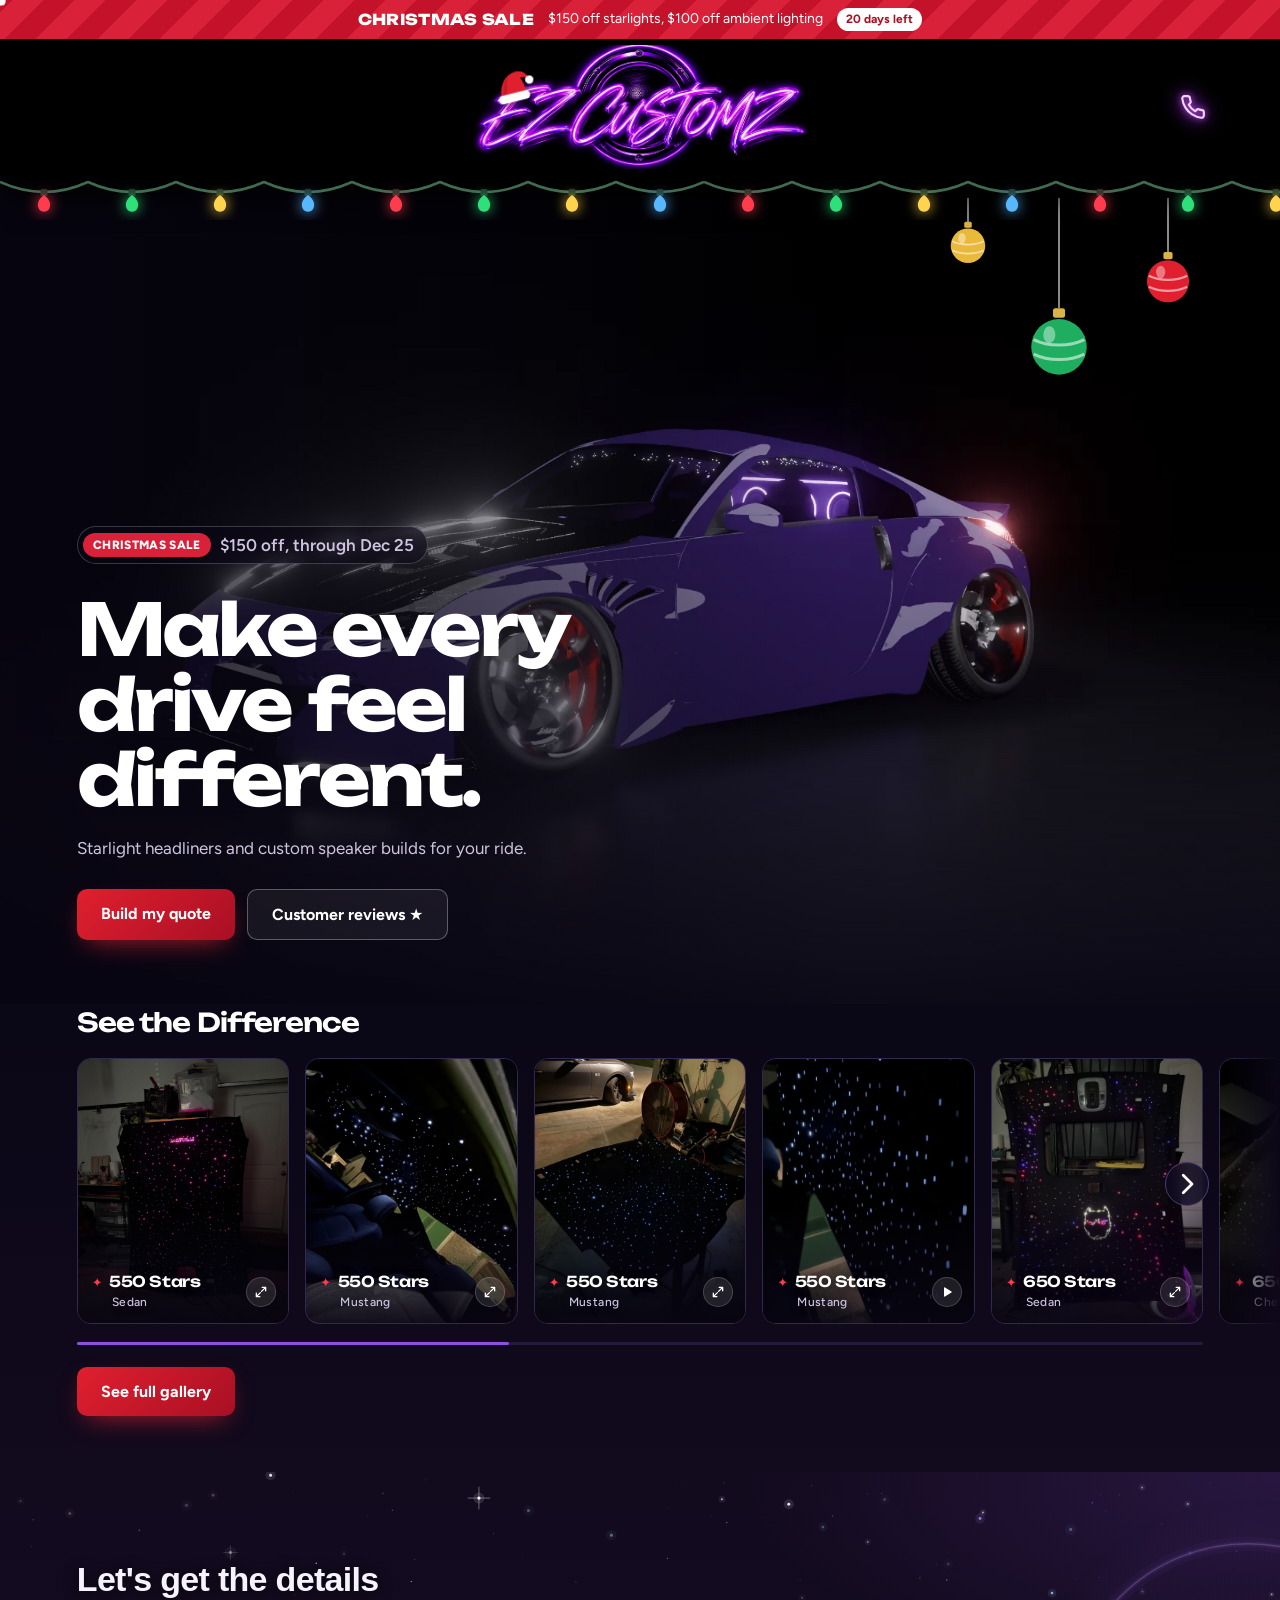
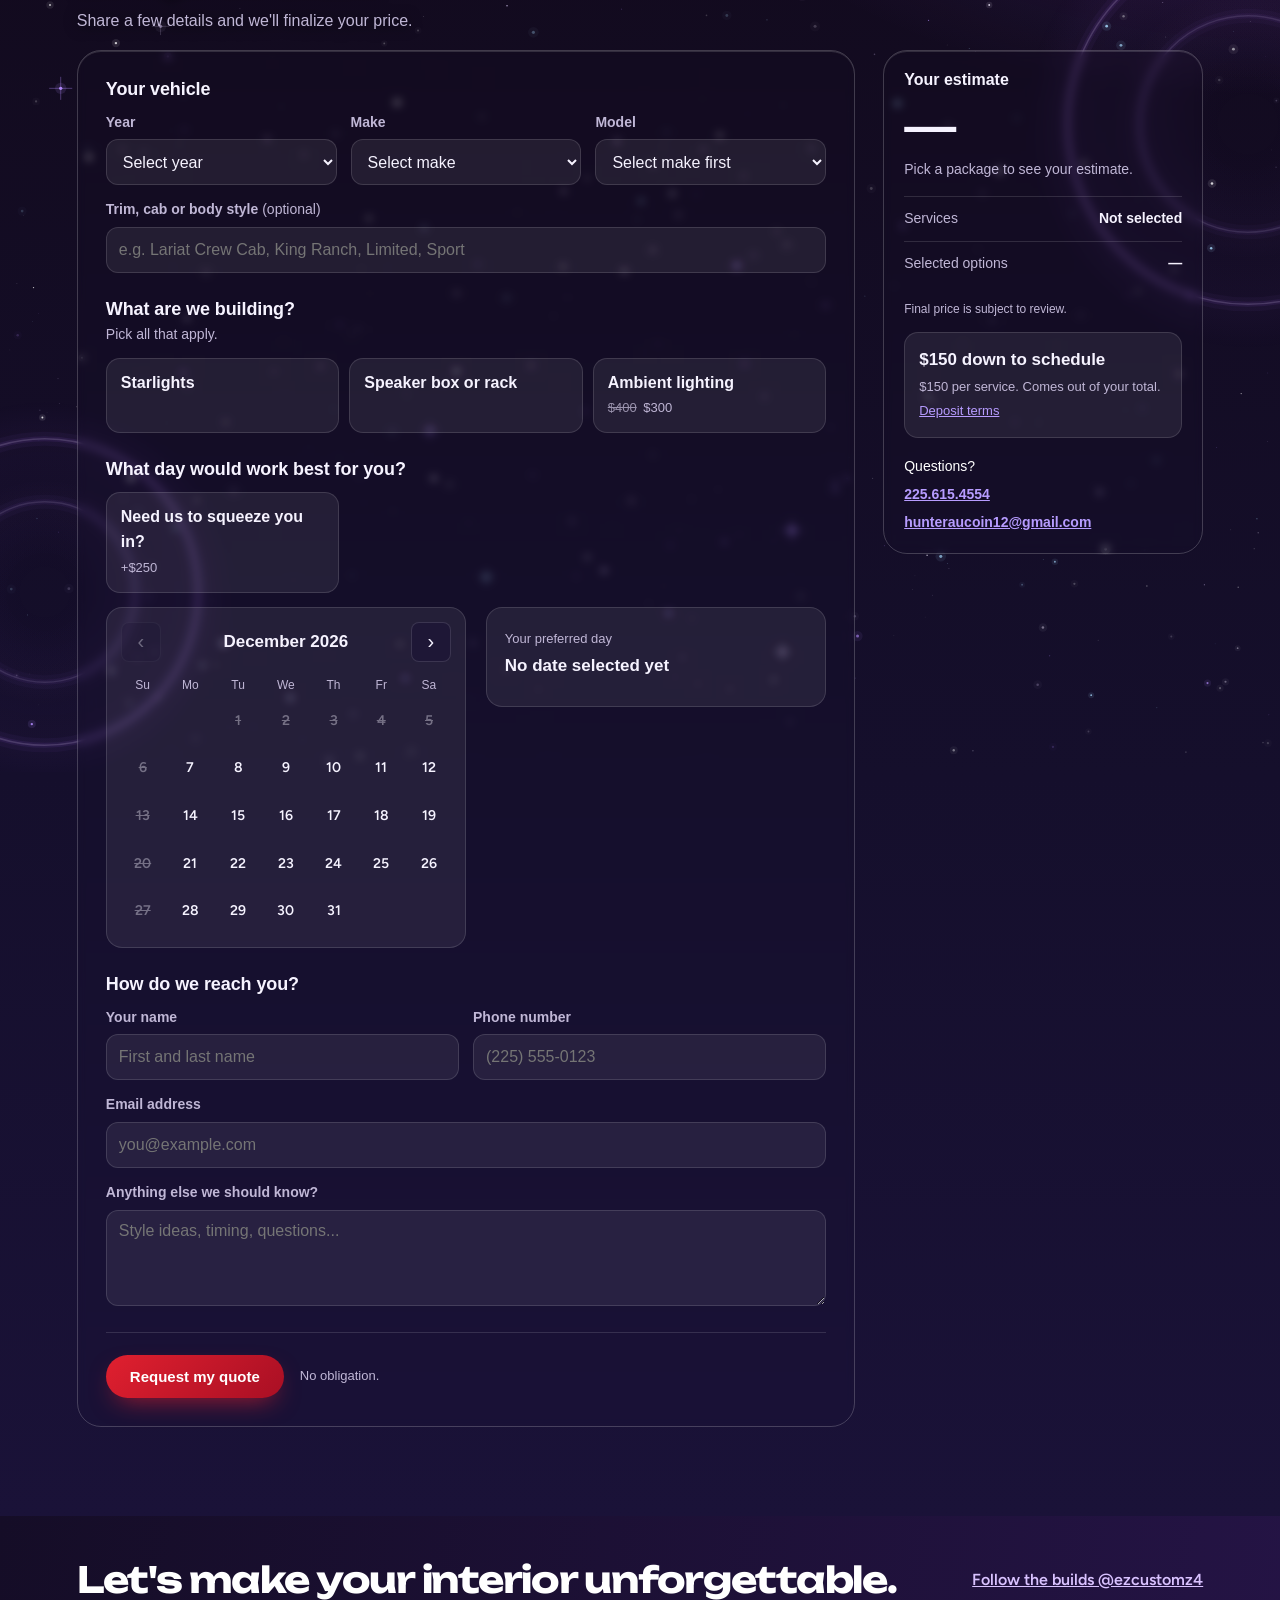
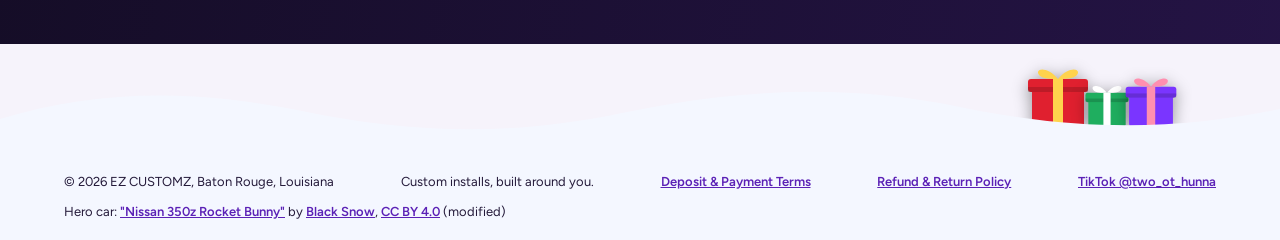
==== index.html @ c6ed566b "Add squeeze-in option (+$250) that opens ambient-only booked days" ====
<!DOCTYPE html>
<html lang="en">
<head>
<meta charset="utf-8">
<meta name="viewport" content="width=device-width, initial-scale=1, viewport-fit=cover">
<title>Custom Starlight Headliners &amp; Speaker Builds | EZ CUSTOMZ Baton Rouge</title>
<link rel="preload" as="image" href="assets/neon-logo.webp">
<meta name="description" content="Custom starlight headliners, ambient lighting and speaker builds in Baton Rouge, Louisiana. Build your quote online and request a date in minutes.">
<link rel="canonical" href="https://ezcustomz.co/">
<meta name="theme-color" content="#0f0a20">
<link rel="icon" href="/favicon.ico" sizes="any">
<link rel="icon" type="image/png" sizes="512x512" href="/assets/icon-512.png">
<link rel="apple-touch-icon" href="/assets/icon-180.png">
<meta property="og:type" content="website">
<meta property="og:site_name" content="EZ CUSTOMZ">
<meta property="og:title" content="EZ CUSTOMZ | Custom Starlight Headliners in Baton Rouge">
<meta property="og:description" content="Custom starlight headliners, ambient lighting and speaker builds in Baton Rouge, Louisiana. Build your quote online and request a date in minutes.">
<meta property="og:url" content="https://ezcustomz.co/">
<meta property="og:image" content="https://ezcustomz.co/assets/og-image.png">
<meta property="og:image:width" content="1200">
<meta property="og:image:height" content="630">
<meta property="og:image:alt" content="EZ CUSTOMZ headliner customs logo">
<meta name="twitter:card" content="summary_large_image">
<meta name="twitter:title" content="EZ CUSTOMZ | Custom Starlight Headliners in Baton Rouge">
<meta name="twitter:description" content="Custom starlight headliners, ambient lighting and speaker builds in Baton Rouge, Louisiana. Build your quote online and request a date in minutes.">
<meta name="twitter:image" content="https://ezcustomz.co/assets/og-image.png">
<link rel="stylesheet" href="https://fonts.googleapis.com/css2?family=Unbounded:wght@500;700&family=Figtree:wght@400;600;700&display=swap">
<style>
:root{--bg:#f6f3fb;--card:#fff;--ink:#1a1428;--mute:#6b6478;--line:#e3dded;--vio:#8f4fe0;--vio-d:#6d33b8;--err:#c62828;--soft:#f0e8fb;--night:#0f0a20;--star:#f3ecff;--head:'Unbounded','Arial Black',system-ui,sans-serif;--body:'Figtree',system-ui,-apple-system,'Segoe UI',sans-serif;box-sizing:border-box;padding-top:env(safe-area-inset-top,0px);padding-bottom:env(safe-area-inset-bottom,0px)}
@media(prefers-color-scheme:dark){:root:not([data-theme="light"]){--bg:#151025;--card:#1e1736;--ink:#f1ecfa;--mute:#a79fb8;--line:#33294f;--soft:#2a1f47;--vio:#a46af0;--vio-d:#b98af5;--err:#ff8a8a}}
:root[data-theme="dark"]{--bg:#151025;--card:#1e1736;--ink:#f1ecfa;--mute:#a79fb8;--line:#33294f;--soft:#2a1f47;--vio:#a46af0;--vio-d:#b98af5;--err:#ff8a8a}
html{scroll-padding-top:env(safe-area-inset-top,0px);scroll-behavior:smooth}
*,*::before,*::after{box-sizing:border-box}
body{margin:0;background:var(--bg);color:var(--ink);font:400 16px/1.55 var(--body)}
a{color:inherit}
:focus-visible{outline:3px solid var(--vio);outline-offset:2px}
header{display:flex;justify-content:space-between;align-items:center;gap:12px;padding:8px clamp(18px,5vw,64px);background:var(--night);color:#fff}
.logo{display:flex;align-items:center;gap:14px;text-decoration:none;color:#fff}
.logo img{height:64px;width:auto;display:block;mix-blend-mode:screen}
.loc{font-size:13px;color:#a99dc2}
.call{text-decoration:none;font-weight:600;font-size:15px;color:#fff;border:1px solid #4a3b72;padding:9px 14px;border-radius:999px}
.hero{position:relative;background:radial-gradient(90% 70% at 62% 30%,#1b1236,#0a0716 70%);color:#fff;overflow:hidden;min-height:min(78vh,620px);display:flex;align-items:flex-end}
#sky{position:absolute;inset:0;width:100%;height:100%}
.hero::after{content:'';position:absolute;inset:0;z-index:1;pointer-events:none;background:linear-gradient(0deg,rgba(10,7,22,.88) 0%,rgba(10,7,22,.55) 35%,transparent 65%),radial-gradient(120% 100% at 50% 40%,transparent 55%,rgba(5,3,12,.7))}
.hero-in{z-index:2;position:relative;padding:60px clamp(18px,6vw,90px) 64px;max-width:760px;pointer-events:none}
.hero-in a{pointer-events:auto}
h1{font:700 clamp(36px,6.4vw,72px)/1.04 var(--head);letter-spacing:-.04em;margin:0 0 18px}
.hero p{color:#cfc5e2;max-width:46ch;font-size:17px;margin:0 0 28px}
.btn{display:inline-block;background:var(--vio);color:#fff;border:0;border-radius:10px;padding:15px 24px;font:700 16px var(--body);text-decoration:none;cursor:pointer}
.btn:hover{background:var(--vio-d)}
.hint{z-index:2;position:absolute;right:clamp(18px,4vw,48px);bottom:18px;font-size:13px;color:#a99dc2}
main{padding:clamp(44px,7vw,90px) clamp(16px,6vw,90px)}
.wrap{max-width:1140px;margin:0 auto}
h2{font:700 clamp(28px,4vw,42px)/1.1 var(--head);letter-spacing:-.035em;margin:0 0 10px}
.lede{color:var(--mute);max-width:56ch;margin:0 0 34px}
.layout{display:grid;grid-template-columns:minmax(0,1fr) 320px;gap:28px;align-items:start}
form{background:var(--card);border:1px solid var(--line);border-radius:14px;padding:clamp(20px,4vw,40px)}
fieldset{border:0;padding:0;margin:0 0 34px}
legend{font:600 20px var(--head);letter-spacing:-.03em;padding:0;margin-bottom:4px}
.sub{color:var(--mute);font-size:14px;margin:0 0 16px}
.row{display:grid;grid-template-columns:repeat(3,minmax(0,1fr));gap:14px}
.row.two{grid-template-columns:repeat(2,minmax(0,1fr))}
label.f{display:flex;flex-direction:column;gap:6px;font-weight:600;font-size:14px}
.opt{font-weight:400;color:var(--mute)}
input,select,textarea{width:100%;font:400 16px var(--body);color:var(--ink);background:var(--bg);border:1px solid var(--line);border-radius:8px;padding:11px 12px;min-height:46px}
select:disabled,input:disabled{opacity:.5}
.wide{grid-column:1/-1}
.types{display:grid;grid-template-columns:repeat(3,1fr);gap:10px}
.type{position:relative;border:1px solid var(--line);border-radius:10px;padding:14px;cursor:pointer;display:block}
.type input{position:absolute;opacity:0;inset:0;min-height:0;cursor:pointer}
.type b{display:block}.type span{font-size:13px;color:var(--mute)}
.type:has(input:checked){border-color:var(--vio);background:var(--soft);box-shadow:inset 0 0 0 1px var(--vio)}
.type:has(input:checked)::after{content:'\2713';position:absolute;top:10px;right:12px;color:var(--vio);font-weight:700}
.type:has(input:focus-visible){outline:3px solid var(--vio)}
.group{margin-top:18px;padding:18px;background:var(--soft);border-radius:10px}
.group h3{margin:0 0 12px;font:600 16px var(--body)}
.check{display:flex;gap:10px;align-items:center;margin-top:14px;font-weight:600;font-size:14px}
.check input{width:20px;height:20px;min-height:0}
.note{font-size:14px;color:var(--mute);margin:14px 0 0}
.err{background:color-mix(in srgb,var(--err) 12%,transparent);color:var(--err);border:1px solid var(--err);border-radius:10px;padding:12px 14px;margin:0 0 16px;font-size:14px;font-weight:600}
.bad{border-color:var(--err)!important;box-shadow:0 0 0 2px color-mix(in srgb,var(--err) 30%,transparent)}
[hidden]{display:none!important}
.go{display:flex;gap:16px;align-items:center;flex-wrap:wrap;border-top:1px solid var(--line);padding-top:22px}
.go p{margin:0;font-size:13px;color:var(--mute)}
aside{position:sticky;top:20px;background:var(--night);color:#fff;border-radius:14px;padding:24px}
aside h3{margin:0;font:600 14px var(--body);color:#b9aed1}
.amt{font:700 44px/1.1 var(--head);letter-spacing:-.04em;margin:10px 0 6px;overflow-wrap:anywhere}
.amt small{font:400 13px var(--body);color:#b9aed1;margin-left:6px}
.amt.q{font-size:28px}
.help{color:#b9aed1;font-size:14px;margin:0 0 16px;min-height:42px}
.ln{display:flex;justify-content:space-between;gap:12px;font-size:14px;color:#b9aed1;border-top:1px solid #34294f;padding:11px 0}
.ln b{color:#f3eef9;text-align:right;font-weight:600}
.dep{background:#231a3a;border-radius:10px;padding:14px;margin-top:14px}
.dep b{display:block;font-size:17px}.dep span{font-size:13px;color:#b9aed1}
.reach{margin-top:18px;font-size:14px;display:grid;gap:6px}
.reach a{color:#dcc6f7;font-weight:600}
.fine{font-size:12px;color:#8f84a8;margin-top:14px}
.done{background:var(--card);border:1px solid var(--vio);border-radius:14px;padding:clamp(20px,4vw,36px)}
.done h3{font:700 24px var(--head);letter-spacing:-.03em;margin:0 0 8px}
.done textarea{min-height:190px;margin:14px 0;font-size:14px}
.look{background:var(--soft);border-left:4px solid var(--vio);border-radius:10px;padding:14px 16px;margin:16px 0 0}.look b{display:block;margin-bottom:4px}.look span{font-weight:700;color:var(--vio-d);white-space:nowrap}
.done .acts{display:flex;gap:10px;flex-wrap:wrap}
.btn.alt{background:transparent;color:var(--ink);border:1px solid var(--line)}
.btn.alt:hover{background:var(--soft)}
.ig{background:var(--night);color:#fff;padding:44px clamp(18px,6vw,90px);display:flex;justify-content:space-between;align-items:center;gap:20px;flex-wrap:wrap}
.ig h2{margin:0;font-size:clamp(24px,3.4vw,36px)}
.ig a{color:#dcc6f7;font-weight:600}
footer a{color:#c9bbe0;font-weight:600}
footer{background:#0a0615;color:#8f84a8;font-size:13px;padding:18px clamp(18px,6vw,64px);display:flex;justify-content:space-between;gap:10px;flex-wrap:wrap}
.cal-wrap{display:flex;gap:20px;flex-wrap:wrap;align-items:flex-start}
.cal{width:100%;max-width:360px;border:1px solid var(--line);border-radius:12px;padding:14px;background:var(--bg)}
.cal-head{display:flex;justify-content:space-between;align-items:center;margin-bottom:10px}
.cal-head b{font:600 16px var(--head);letter-spacing:-.02em}
.cn{width:40px;height:40px;border:1px solid var(--line);border-radius:8px;background:var(--card);color:var(--ink);font-size:20px;cursor:pointer}
.cn:disabled{opacity:.35;cursor:not-allowed}
.cg{display:grid;grid-template-columns:repeat(7,1fr);gap:4px}
.cg span{text-align:center;font-size:12px;color:var(--mute);padding:4px 0}
.day{aspect-ratio:1;border:0;border-radius:8px;background:transparent;color:var(--ink);font:600 14px var(--body);cursor:pointer}
.day:hover:not(:disabled){background:var(--soft)}
.day:disabled{opacity:.3;cursor:not-allowed}
.day.sel{background:var(--vio);color:#fff}
.pick{flex:1;min-width:220px;background:var(--soft);border-radius:12px;padding:18px}
.pick small{color:var(--mute);font-size:13px}
.pick b{display:block;font:600 20px/1.25 var(--head);letter-spacing:-.03em;margin:6px 0 12px}
.pick button{background:transparent;border:1px solid var(--line);color:var(--ink);border-radius:8px;padding:8px 14px;font:600 14px var(--body);cursor:pointer}
@media(max-width:900px){.layout{grid-template-columns:1fr}aside{position:static}.types{grid-template-columns:1fr}}
@media(max-width:600px){.logo img{height:52px}.loc{display:none}.row,.row.two{grid-template-columns:1fr}.hint{display:none}.call{font-size:14px}}
/* ---- starlight gallery (under the hero) ---- */
.gal{--gp:clamp(18px,6vw,90px);background:#0a0716;color:#fff;padding:4px 0 clamp(34px,5vw,56px);overflow:hidden}
.gal-wrap{max-width:1320px;padding-inline:var(--gp)}
.gal h2{font:600 clamp(20px,2.6vw,26px)/1.15 var(--head);letter-spacing:-.035em;margin:0 0 6px}
.gal-sub{margin:0 0 6px;font-size:14px;color:#a99dc2;max-width:60ch}
.gal-stage{position:relative}
.gal-row{display:flex;gap:16px;margin:0 calc(var(--gp) * -1);padding:14px var(--gp) 16px;list-style:none;overflow-x:auto;scroll-snap-type:x mandatory;scroll-padding-inline:var(--gp);scrollbar-width:none;-webkit-overflow-scrolling:touch;overscroll-behavior-x:contain;--fl:0;--fr:1;
  -webkit-mask-image:linear-gradient(90deg,transparent 0,#000 calc(var(--fl) * 40px),#000 calc(100% - var(--fr) * 56px),transparent 100%);mask-image:linear-gradient(90deg,transparent 0,#000 calc(var(--fl) * 40px),#000 calc(100% - var(--fr) * 56px),transparent 100%)}
.gal-row::-webkit-scrollbar{display:none}
.gal-row li{flex:0 0 min(68vw,280px);scroll-snap-align:start}
.gal-card{position:relative;display:block;width:100%;aspect-ratio:4/5;padding:0;border:1px solid #33294f;border-radius:14px;overflow:hidden;background:#120c26;color:#fff;cursor:pointer;font:inherit;-webkit-tap-highlight-color:transparent;transition:transform .35s cubic-bezier(.2,.7,.2,1),border-color .35s,box-shadow .35s}
.gal-card img{position:absolute;inset:0;width:100%;height:100%;object-fit:cover;opacity:0;transition:opacity .5s ease,transform .7s cubic-bezier(.2,.7,.2,1)}
.gal-card img.ld{opacity:1}
.gal-card::after{content:'';position:absolute;inset:0;pointer-events:none;background:linear-gradient(0deg,rgba(8,5,18,.92) 0,rgba(8,5,18,.5) 22%,transparent 46%)}
.gal-cap{position:absolute;z-index:1;left:14px;right:12px;bottom:13px;display:flex;align-items:center;justify-content:space-between;gap:8px}
.gal-t{display:flex;flex-direction:column;align-items:flex-start;gap:4px;min-width:0;text-align:left}
.gal-cap small{font:500 12px/1.2 var(--body);letter-spacing:.03em;color:#cfc5e2;padding-left:20px;text-shadow:0 1px 8px rgba(0,0,0,.6)}
.gal-cap b{font:600 15px/1.2 var(--head);letter-spacing:-.03em;text-shadow:0 1px 10px rgba(0,0,0,.6)}
.gal-cap b::before{content:'\2726';color:var(--vio);margin-right:7px;font-size:13px}
.gal-ex{display:grid;place-items:center;width:30px;height:30px;border-radius:50%;background:rgba(255,255,255,.1);border:1px solid rgba(255,255,255,.18);flex:none;transition:background .3s}
.gal-ex svg{width:14px;height:14px}
.gal-card:focus-visible{outline:3px solid var(--vio);outline-offset:3px}
.noimg .gal-card{background:radial-gradient(circle at 30% 25%,#2a1f47,#120c26 70%)}
.noimg .gal-card img{display:none}
.noimg .gal-card::before{content:'Photo coming soon';position:absolute;inset:0;display:grid;place-items:center;font-size:13px;color:#a99dc2;padding-bottom:40px}
.gal-bar{position:relative;height:3px;border-radius:3px;background:#241a3f;margin-top:2px}
.gal-bar[hidden]{display:none}
.gal-bar i{position:absolute;top:0;bottom:0;left:0;width:30%;border-radius:3px;background:var(--vio);transition:left .15s linear}
.gal-hint{margin:10px 0 0;font-size:12.5px;color:#8f84a8}
.g-mouse{display:none}
.gal-arrow{display:none;position:absolute;top:50%;z-index:2;width:44px;height:44px;margin-top:-30px;border-radius:50%;place-items:center;border:1px solid #4a3b72;background:rgba(15,10,32,.78);-webkit-backdrop-filter:blur(8px);backdrop-filter:blur(8px);color:#fff;cursor:pointer;transition:opacity .25s,background .25s}
.gal-arrow:hover{background:var(--vio-d)}
.gal-arrow.prev{left:-6px}.gal-arrow.next{right:-6px}
.gal-arrow:disabled{opacity:0;pointer-events:none}
@media(hover:hover) and (pointer:fine){
  .gal-card:hover{transform:translateY(-5px);border-color:var(--vio);box-shadow:0 16px 38px rgba(143,79,224,.3)}
  .gal-card:hover img{transform:scale(1.05)}
  .gal-card:hover .gal-ex{background:var(--vio)}
  .gal-arrow{display:grid}.g-touch{display:none}.g-mouse{display:inline}
}
@media(min-width:600px){.gal-row li{flex-basis:clamp(190px,calc((100% - 32px) / 2.6),260px)}}
@media(min-width:1000px){.gal-row li{flex-basis:calc((100% - 64px) / 5)}}
/* lightbox */
.lb{position:fixed;inset:0;z-index:100;display:flex;flex-direction:column;align-items:center;justify-content:center;padding:60px 14px 18px;opacity:0;visibility:hidden;touch-action:none;overscroll-behavior:contain;transition:opacity .28s ease,visibility 0s linear .28s}
.lb.open{opacity:1;visibility:visible;transition:opacity .28s ease}
.lb-bg{position:absolute;inset:0;background:rgba(6,4,14,.84);-webkit-backdrop-filter:blur(12px);backdrop-filter:blur(12px)}
.lb-fig{position:relative;margin:0;display:flex;flex-direction:column;align-items:center;gap:14px;max-width:100%;transform:translateY(10px) scale(.96);transition:transform .34s cubic-bezier(.2,.7,.2,1)}
.lb.open .lb-fig{transform:none}
.lb-fig img{display:block;max-width:min(94vw,980px);max-height:calc(100vh - 170px);max-height:calc(100dvh - 170px);width:auto;height:auto;border-radius:14px;border:1px solid #33294f;box-shadow:0 24px 70px rgba(0,0,0,.6);background:#120c26;transition:opacity .22s ease}
.lb-fig img.sw{opacity:0}
.lb-fig video{display:block;max-width:min(94vw,980px);max-height:calc(100vh - 170px);max-height:calc(100dvh - 170px);width:auto;height:auto;border-radius:14px;border:1px solid #33294f;box-shadow:0 24px 70px rgba(0,0,0,.6);background:#000}
.lb-fig video[hidden],.lb-fig img[hidden]{display:none}
.lb-bar{display:flex;align-items:center;gap:14px;color:#fff}
.lb-cap{min-width:150px;text-align:center}
.lb-cap b{display:block;font:600 17px/1.2 var(--head);letter-spacing:-.03em}
.lb-cap b::before{content:'\2726';color:var(--vio);margin-right:8px;font-size:14px}
.lb-cap span{font-size:13px;color:#a99dc2}
.lb-btn{display:grid;place-items:center;width:46px;height:46px;border-radius:50%;border:1px solid #4a3b72;background:rgba(15,10,32,.8);color:#fff;cursor:pointer;flex:none;transition:background .25s}
.lb-btn:hover{background:var(--vio-d)}
.lb-x{position:absolute;z-index:2;top:max(12px,env(safe-area-inset-top));right:max(14px,env(safe-area-inset-right))}
.lb-btn svg{width:20px;height:20px}
html.lb-lock{overflow:hidden}
@media(prefers-reduced-motion:reduce){.gal-card,.gal-card img,.lb,.lb-fig,.lb-fig img{transition:none!important}.gal-card:hover{transform:none}.gal-row{scroll-behavior:auto}}
@media(prefers-reduced-motion:reduce){html{scroll-behavior:auto}}

/* ---- Neon purple/pink accents, matching the header sign (--org keeps its old name) ---- */
:root{--org:#d65cff;--org-d:#a61fc9}
.hero,.ig,.gal,main{position:relative}
main{overflow-x:clip}
.hero{background:radial-gradient(55% 45% at 8% 100%,rgba(214,92,255,.26),transparent 70%),radial-gradient(90% 70% at 62% 30%,#1b1236,#0a0716 70%)}
.btn{background:linear-gradient(135deg,#8f2be0,#d12fd8);box-shadow:0 8px 26px rgba(214,92,255,.3)}
.btn:hover{background:linear-gradient(135deg,var(--vio-d),var(--org));filter:none}
.btn.alt{background:transparent;box-shadow:none}.btn.alt:hover{background:var(--soft)}
.gal{background:linear-gradient(180deg,#0a0716,#120a1d)}
.gal-card:hover{border-color:var(--org)!important;box-shadow:0 14px 40px rgba(214,92,255,.25)!important}
.gal-t b::before,.gal-cap b::before{color:var(--org)}
main{background:radial-gradient(60% 260px at 100% 0,rgba(214,92,255,.12),transparent 70%),var(--bg)}
h2{position:relative}
.wrap>h2::after{content:'';display:block;width:64px;height:4px;border-radius:4px;margin-top:10px;background:linear-gradient(90deg,var(--org),var(--vio))}
.type:has(input:checked){border-color:var(--org);box-shadow:inset 0 0 0 1px var(--org)}
.type:has(input:checked)::after{color:var(--org)}
.group{border-left:4px solid var(--org)}
.day.sel{background:linear-gradient(135deg,var(--org),#b026d8)}
aside{background:linear-gradient(180deg,#1a0f2a,#0f0a20);border:1px solid rgba(214,92,255,.35);box-shadow:0 0 40px rgba(214,92,255,.12);position:sticky}
.amt{background:linear-gradient(90deg,#f0a6ff,#d65cff);-webkit-background-clip:text;background-clip:text;color:transparent}
.amt small{-webkit-text-fill-color:#b9aed1}
.dep{border:1px solid rgba(214,92,255,.45)}.dep b{color:#f0a6ff}
.ig{background:linear-gradient(100deg,#1a0f2a,#2a0f3a 140%);overflow:hidden}
.ig a{color:#f0a6ff}
footer{border-top:2px solid var(--org);align-items:center}
.pgh{display:block;font-size:14px;margin:0 0 8px}.pg{display:grid;grid-template-columns:repeat(auto-fill,minmax(132px,1fr));gap:10px;margin:0 0 16px}
.pg button{position:relative;display:flex;flex-direction:column;align-items:flex-start;gap:2px;text-align:left;padding:11px 12px;border-radius:10px;border:1px solid var(--line);background:var(--card);color:var(--ink);font:600 13px var(--body);cursor:pointer;min-height:0}
.pg button:hover{border-color:var(--org)}
.pg button[aria-pressed=true]{border-color:var(--org);box-shadow:inset 0 0 0 1px var(--org);background:color-mix(in srgb,var(--org) 9%,var(--card))}
.pg .old{font-size:15px;font-weight:600;color:#7d7790;text-decoration:line-through;text-decoration-thickness:2px;text-decoration-color:#d33}
.pg .now{font:700 20px/1.1 var(--head);letter-spacing:-.03em;color:var(--org-d)}
.pg .tag{position:absolute;top:-8px;right:8px;background:var(--org);color:#fff;font:700 10px var(--body);letter-spacing:.04em;text-transform:uppercase;padding:2px 7px;border-radius:99px}
@media(prefers-color-scheme:dark){.pg .now{color:#e58bff}.pg .old{color:#9a93ad}}
@media(max-width:900px){aside{margin-top:6px}}
@media(max-width:600px){.pg{grid-template-columns:repeat(2,1fr)}}

/* ---- UI refresh (redesign-test). Delete this block to go back to the previous look. Violet-first controls, real hover/press/focus states. ---- */
:root{--ease:cubic-bezier(.23,1,.32,1);--glow:rgba(143,79,224,.38)}
h1,h2,legend{text-wrap:balance}
.lede,.sub,.hero p{text-wrap:pretty}
.amt{font-variant-numeric:tabular-nums}
.skip{position:absolute;left:12px;top:-60px;z-index:100;background:var(--vio);color:#fff;font-weight:700;padding:10px 16px;border-radius:10px;text-decoration:none;transition:top .18s var(--ease)}
.skip:focus{top:12px}

/* buttons */
.btn{background:linear-gradient(135deg,#a468f0,var(--vio-d));box-shadow:0 8px 24px -6px var(--glow),inset 0 1px 0 rgba(255,255,255,.22);transition:transform .16s var(--ease),box-shadow .2s var(--ease),filter .2s var(--ease)}
.btn:active{transform:scale(.97)}
.btn:disabled{opacity:.6;cursor:wait;transform:none}
.btn.alt{box-shadow:none}
.call{transition:background .2s var(--ease),border-color .2s var(--ease),transform .16s var(--ease)}
.call:active{transform:scale(.97)}
.cn,.lb-btn{transition:background .2s var(--ease),border-color .2s var(--ease),transform .16s var(--ease)}
.cn:active:not(:disabled){transform:scale(.94)}
@media(hover:hover) and (pointer:fine){
  .btn:hover{background:linear-gradient(135deg,#b07af5,#7d3fd0);filter:none;transform:translateY(-1px);box-shadow:0 14px 30px -8px var(--glow),inset 0 1px 0 rgba(255,255,255,.28)}
  .btn.alt:hover{transform:none;box-shadow:none}
  .call:hover{background:rgba(143,79,224,.18);border-color:var(--vio)}
  .cn:hover:not(:disabled){border-color:var(--vio);background:var(--soft)}
  .type:hover{border-color:var(--vio);transform:translateY(-1px)}
  input:hover:not(:disabled),select:hover:not(:disabled),textarea:hover{border-color:color-mix(in srgb,var(--vio) 55%,var(--line))}
}

/* fields */
input,select,textarea{background:color-mix(in srgb,var(--card) 70%,var(--bg));transition:border-color .15s var(--ease),box-shadow .15s var(--ease),background .15s var(--ease)}
input:focus,select:focus,textarea:focus{outline:0;border-color:var(--vio);background:var(--card);box-shadow:0 0 0 4px color-mix(in srgb,var(--vio) 22%,transparent)}
.check input{accent-color:var(--vio)}

/* option tiles and groups: purple, not orange */
.type{transition:border-color .18s var(--ease),background .18s var(--ease),box-shadow .18s var(--ease),transform .16s var(--ease)}
.type:active{transform:scale(.98)}
.type:has(input:checked){border-color:var(--vio);box-shadow:inset 0 0 0 1px var(--vio),0 10px 24px -14px var(--glow)}
.type:has(input:checked)::after{color:var(--vio)}
.group{border-left:4px solid var(--vio)}

/* calendar */
.day{transition:background .15s var(--ease),transform .15s var(--ease),box-shadow .15s var(--ease)}
.day:active:not(:disabled){transform:scale(.94)}
.day.sel{background:linear-gradient(135deg,#a468f0,var(--vio-d));color:#fff;box-shadow:0 6px 16px -4px var(--glow)}
.day:disabled{opacity:.38;cursor:not-allowed;text-decoration:line-through;text-decoration-thickness:1px}
.cal{background:color-mix(in srgb,var(--card) 60%,var(--bg))}

/* form card, estimate, closing band */
form{border-color:color-mix(in srgb,var(--vio) 14%,var(--line));box-shadow:0 30px 60px -40px var(--glow)}
.wrap>h2::after{background:linear-gradient(90deg,var(--vio),#c9a6ff)}
aside{border:1px solid rgba(164,106,240,.4);box-shadow:0 24px 60px -30px var(--glow);transition:box-shadow .3s var(--ease)}
.amt{background:linear-gradient(90deg,#fff,#cdb4ff);-webkit-background-clip:text;background-clip:text}
.dep{border:1px solid rgba(164,106,240,.45);background:rgba(143,79,224,.12)}
.dep b{color:#e0cfff}
.ig{background:linear-gradient(100deg,#150d27,#2a1650 140%)}
.ig a{color:#d9c2ff}
.reach a{color:#d9c2ff}

/* hero and dividers: violet glow instead of orange */
.hero{background:radial-gradient(55% 45% at 8% 100%,rgba(143,79,224,.32),transparent 70%),radial-gradient(90% 70% at 62% 30%,#1b1236,#0a0716 70%)}
main{background:radial-gradient(60% 260px at 100% 0,rgba(143,79,224,.14),transparent 70%),linear-gradient(180deg,#120a1d,transparent 140px),var(--bg)}
.gal-card:hover{border-color:var(--vio)!important;box-shadow:0 14px 40px rgba(143,79,224,.32)!important}
.gal-t b::before,.gal-cap b::before{color:#c9a6ff}

.pg button{transition:border-color .16s var(--ease),box-shadow .16s var(--ease),transform .16s var(--ease),background .16s var(--ease)}
.pg button:active{transform:scale(.97)}
@media(hover:hover) and (pointer:fine){.pg button:hover{border-color:var(--vio);transform:translateY(-1px)}}
.pg button[aria-pressed=true]{border-color:var(--vio);box-shadow:inset 0 0 0 1px var(--vio),0 10px 24px -14px var(--glow);background:color-mix(in srgb,var(--vio) 9%,var(--card))}
.pg .now{color:var(--vio-d)}
.pg .tag{background:var(--vio);color:#fff}
@media(prefers-color-scheme:dark){.pg .now{color:#cfb2ff}}
:root[data-theme="dark"] .pg .now{color:#cfb2ff}

/* neon accents on top of the violet base: buttons, selections, prices */
:root{--glow-o:rgba(214,92,255,.40)}
.btn{background:linear-gradient(135deg,#8f2be0,#d12fd8);box-shadow:0 8px 26px -6px var(--glow-o),inset 0 1px 0 rgba(255,255,255,.25)}
.btn.alt{background:transparent;box-shadow:none}
@media(hover:hover) and (pointer:fine){
  .btn:hover{background:linear-gradient(135deg,#a33df0,#e545e6);box-shadow:0 14px 34px -8px var(--glow-o),inset 0 1px 0 rgba(255,255,255,.3)}
  .btn.alt:hover{background:var(--soft);box-shadow:none}
  .pg button:hover{border-color:var(--org)}
}
.type:has(input:checked){border-color:var(--org);box-shadow:inset 0 0 0 1px var(--org),0 10px 24px -14px var(--glow-o)}
.type:has(input:checked)::after{color:var(--org)}
.group{border-left-color:var(--org)}
.day.sel{background:linear-gradient(135deg,#d65cff,#b026d8);box-shadow:0 6px 16px -4px var(--glow-o)}
.pg button[aria-pressed=true]{border-color:var(--org);box-shadow:inset 0 0 0 1px var(--org),0 10px 24px -14px var(--glow-o);background:color-mix(in srgb,var(--org) 9%,var(--card))}
.pg .now{color:var(--org-d)}
.pg .tag{background:var(--org);color:#fff}
@media(prefers-color-scheme:dark){.pg .now{color:#e58bff}}
:root[data-theme="dark"] .pg .now{color:#e58bff}
.wrap>h2::after{background:linear-gradient(90deg,var(--vio),var(--org))}
.amt{background:linear-gradient(90deg,#f0a6ff,#d65cff);-webkit-background-clip:text;background-clip:text}
.dep{border:1px solid rgba(214,92,255,.45);background:rgba(214,92,255,.08)}
.dep b{color:#f0a6ff}
.gal-card:hover{border-color:var(--org)!important;box-shadow:0 14px 40px rgba(214,92,255,.28)!important}
.gal-t b::before,.gal-cap b::before{color:var(--org)}
.call:hover{border-color:var(--org)}

/* full-width gallery */
.gal-wrap{max-width:none}
@media(min-width:1500px){.gal-row li{flex-basis:calc((100% - 80px) / 6)}}

/* quote section: dark like the hero, with a faint starfield around the form */
main{--bg:#151025;--card:#1e1736;--ink:#f1ecfa;--mute:#a79fb8;--line:#33294f;--soft:#2a1f47;--vio:#a46af0;--vio-d:#b98af5;--err:#ff8a8a;color:var(--ink);color-scheme:dark;
  background:radial-gradient(60% 320px at 100% 0,rgba(143,79,224,.18),transparent 70%),linear-gradient(180deg,#120a1d 0%,#150f2c 55%,#1a1238 100%)}
main::before{content:'';position:absolute;inset:0;z-index:0;pointer-events:none;opacity:.55;
  background-image:url("data:image/svg+xml,%3Csvg xmlns=%27http://www.w3.org/2000/svg%27 width=%27420%27 height=%27420%27%3E%3Ccircle cx=%270%27 cy=%27387%27 r=%270.70%27 fill=%27%23ffffff%27 fill-opacity=%270.46%27/%3E%3Ccircle cx=%27224%27 cy=%27138%27 r=%271.03%27 fill=%27%23ffffff%27 fill-opacity=%270.73%27/%3E%3Ccircle cx=%27287%27 cy=%27267%27 r=%271.07%27 fill=%27%23ffffff%27 fill-opacity=%270.47%27/%3E%3Ccircle cx=%27297%27 cy=%27293%27 r=%270.54%27 fill=%27%23ffffff%27 fill-opacity=%270.69%27/%3E%3Ccircle cx=%27387%27 cy=%27339%27 r=%270.59%27 fill=%27%23ffffff%27 fill-opacity=%270.61%27/%3E%3Ccircle cx=%27289%27 cy=%27270%27 r=%270.90%27 fill=%27%23ffffff%27 fill-opacity=%270.81%27/%3E%3Ccircle cx=%27156%27 cy=%27141%27 r=%271.09%27 fill=%27%23d9c2ff%27 fill-opacity=%270.52%27/%3E%3Ccircle cx=%27125%27 cy=%27180%27 r=%270.71%27 fill=%27%23ffffff%27 fill-opacity=%270.82%27/%3E%3Ccircle cx=%27306%27 cy=%27369%27 r=%270.54%27 fill=%27%23ffffff%27 fill-opacity=%270.49%27/%3E%3Ccircle cx=%27214%27 cy=%27177%27 r=%270.64%27 fill=%27%23d9c2ff%27 fill-opacity=%270.80%27/%3E%3Ccircle cx=%27153%27 cy=%27145%27 r=%270.97%27 fill=%27%23ffffff%27 fill-opacity=%270.81%27/%3E%3Ccircle cx=%2770%27 cy=%27170%27 r=%270.70%27 fill=%27%23ffffff%27 fill-opacity=%270.53%27/%3E%3Ccircle cx=%27140%27 cy=%27223%27 r=%270.93%27 fill=%27%23ffffff%27 fill-opacity=%270.47%27/%3E%3Ccircle cx=%27192%27 cy=%27362%27 r=%270.94%27 fill=%27%23ffffff%27 fill-opacity=%270.67%27/%3E%3Ccircle cx=%27212%27 cy=%27289%27 r=%271.16%27 fill=%27%23ffffff%27 fill-opacity=%270.55%27/%3E%3Ccircle cx=%27105%27 cy=%27246%27 r=%270.75%27 fill=%27%23ffffff%27 fill-opacity=%270.52%27/%3E%3Ccircle cx=%27334%27 cy=%27369%27 r=%270.58%27 fill=%27%23d9c2ff%27 fill-opacity=%270.76%27/%3E%3Ccircle cx=%27171%27 cy=%2765%27 r=%270.55%27 fill=%27%23d9c2ff%27 fill-opacity=%270.85%27/%3E%3Ccircle cx=%27266%27 cy=%2761%27 r=%270.82%27 fill=%27%23d9c2ff%27 fill-opacity=%270.65%27/%3E%3Ccircle cx=%27387%27 cy=%27372%27 r=%271.12%27 fill=%27%23ffffff%27 fill-opacity=%270.79%27/%3E%3Ccircle cx=%27320%27 cy=%27116%27 r=%270.51%27 fill=%27%23d9c2ff%27 fill-opacity=%270.47%27/%3E%3Ccircle cx=%271%27 cy=%27259%27 r=%270.66%27 fill=%27%23ffffff%27 fill-opacity=%270.72%27/%3E%3Ccircle cx=%27289%27 cy=%27100%27 r=%271.12%27 fill=%27%23ffffff%27 fill-opacity=%270.47%27/%3E%3Ccircle cx=%27376%27 cy=%2750%27 r=%270.84%27 fill=%27%23ffffff%27 fill-opacity=%270.35%27/%3E%3Ccircle cx=%27268%27 cy=%27387%27 r=%270.51%27 fill=%27%23d9c2ff%27 fill-opacity=%270.80%27/%3E%3Ccircle cx=%27407%27 cy=%27237%27 r=%270.98%27 fill=%27%23d9c2ff%27 fill-opacity=%270.48%27/%3E%3Ccircle cx=%2788%27 cy=%27237%27 r=%270.54%27 fill=%27%23ffffff%27 fill-opacity=%270.73%27/%3E%3Ccircle cx=%27300%27 cy=%27209%27 r=%270.52%27 fill=%27%23ffffff%27 fill-opacity=%270.41%27/%3E%3Ccircle cx=%2755%27 cy=%27289%27 r=%271.13%27 fill=%27%23ffffff%27 fill-opacity=%270.37%27/%3E%3Ccircle cx=%27362%27 cy=%27417%27 r=%271.17%27 fill=%27%23ffffff%27 fill-opacity=%270.73%27/%3E%3Ccircle cx=%27104%27 cy=%27306%27 r=%271.12%27 fill=%27%23d9c2ff%27 fill-opacity=%270.55%27/%3E%3Ccircle cx=%27170%27 cy=%27373%27 r=%270.89%27 fill=%27%23ffffff%27 fill-opacity=%270.53%27/%3E%3Ccircle cx=%27309%27 cy=%27141%27 r=%271.01%27 fill=%27%23d9c2ff%27 fill-opacity=%270.56%27/%3E%3Ccircle cx=%27131%27 cy=%27414%27 r=%271.20%27 fill=%27%23ffffff%27 fill-opacity=%270.67%27/%3E%3C/svg%3E"),url("data:image/svg+xml,%3Csvg xmlns=%27http://www.w3.org/2000/svg%27 width=%27680%27 height=%27680%27%3E%3Ccircle cx=%27624%27 cy=%27136%27 r=%271.32%27 fill=%27%23ffffff%27 fill-opacity=%270.25%27/%3E%3Ccircle cx=%27379%27 cy=%27525%27 r=%271.56%27 fill=%27%23d9c2ff%27 fill-opacity=%270.37%27/%3E%3Ccircle cx=%27304%27 cy=%27113%27 r=%271.33%27 fill=%27%23ffffff%27 fill-opacity=%270.38%27/%3E%3Ccircle cx=%27345%27 cy=%27515%27 r=%271.09%27 fill=%27%23d9c2ff%27 fill-opacity=%270.46%27/%3E%3Ccircle cx=%27203%27 cy=%27368%27 r=%270.96%27 fill=%27%23ffffff%27 fill-opacity=%270.45%27/%3E%3Ccircle cx=%27160%27 cy=%27449%27 r=%271.14%27 fill=%27%23ffffff%27 fill-opacity=%270.23%27/%3E%3Ccircle cx=%27560%27 cy=%27623%27 r=%271.53%27 fill=%27%23ffffff%27 fill-opacity=%270.44%27/%3E%3Ccircle cx=%2717%27 cy=%27518%27 r=%271.28%27 fill=%27%23ffffff%27 fill-opacity=%270.45%27/%3E%3Ccircle cx=%2725%27 cy=%2792%27 r=%270.86%27 fill=%27%23d9c2ff%27 fill-opacity=%270.24%27/%3E%3Ccircle cx=%276%27 cy=%27411%27 r=%271.56%27 fill=%27%23d9c2ff%27 fill-opacity=%270.27%27/%3E%3Ccircle cx=%27138%27 cy=%27459%27 r=%270.99%27 fill=%27%23ffffff%27 fill-opacity=%270.36%27/%3E%3Ccircle cx=%27287%27 cy=%27458%27 r=%271.42%27 fill=%27%23ffffff%27 fill-opacity=%270.34%27/%3E%3Ccircle cx=%2742%27 cy=%27156%27 r=%271.45%27 fill=%27%23d9c2ff%27 fill-opacity=%270.54%27/%3E%3Ccircle cx=%27629%27 cy=%27346%27 r=%270.90%27 fill=%27%23ffffff%27 fill-opacity=%270.27%27/%3E%3Ccircle cx=%27116%27 cy=%2753%27 r=%271.02%27 fill=%27%23ffffff%27 fill-opacity=%270.43%27/%3E%3Ccircle cx=%27327%27 cy=%27676%27 r=%270.86%27 fill=%27%23ffffff%27 fill-opacity=%270.34%27/%3E%3Ccircle cx=%273%27 cy=%274%27 r=%271.13%27 fill=%27%23d9c2ff%27 fill-opacity=%270.23%27/%3E%3Ccircle cx=%27628%27 cy=%27529%27 r=%271.41%27 fill=%27%23ffffff%27 fill-opacity=%270.35%27/%3E%3Ccircle cx=%27654%27 cy=%27545%27 r=%271.33%27 fill=%27%23ffffff%27 fill-opacity=%270.40%27/%3E%3Ccircle cx=%27277%27 cy=%27338%27 r=%271.20%27 fill=%27%23ffffff%27 fill-opacity=%270.40%27/%3E%3Ccircle cx=%27452%27 cy=%27430%27 r=%271.38%27 fill=%27%23ffffff%27 fill-opacity=%270.51%27/%3E%3Ccircle cx=%27672%27 cy=%27298%27 r=%271.19%27 fill=%27%23ffffff%27 fill-opacity=%270.54%27/%3E%3C/svg%3E");background-size:420px 420px,680px 680px;background-position:0 0,190px 120px;
  -webkit-mask-image:linear-gradient(180deg,transparent 0,#000 180px,#000 calc(100% - 140px),transparent 100%);mask-image:linear-gradient(180deg,transparent 0,#000 180px,#000 calc(100% - 140px),transparent 100%)}
main>.wrap{position:relative;z-index:1}
main .pg .now{color:#e58bff}
main .pg .old{color:#9a93ad}
@media(prefers-reduced-motion:no-preference){main::before{animation:twinkle 7s ease-in-out infinite alternate}@keyframes twinkle{from{opacity:.4}to{opacity:.7}}}

/* hero buttons (quote + reviews) */
.cta{display:flex;gap:12px;flex-wrap:wrap}
.hero .btn.alt{color:#fff;border:1px solid rgba(255,255,255,.3);background:rgba(255,255,255,.06);-webkit-backdrop-filter:blur(6px);backdrop-filter:blur(6px)}
.hero .btn.alt:hover{background:rgba(255,255,255,.14);border-color:var(--org)}

/* entrance: hero copy rises in once, staggered (decorative, skipped for reduced motion) */
@media(prefers-reduced-motion:no-preference){
  .hero-in>*{opacity:0;transform:translateY(14px);animation:rise .6s var(--ease) forwards}
  .hero-in>:nth-child(2){animation-delay:70ms}.hero-in>:nth-child(3){animation-delay:140ms}.hero-in>:nth-child(4){animation-delay:210ms}
  @keyframes rise{to{opacity:1;transform:none}}
}

/* hero film: the cabin video plays behind the headline; poster paints first and stays for reduced motion */
.hero{min-height:min(92svh,860px);background:#0a0716 url(images/hero/hero-poster.webp) 62% 50%/cover}
.hero-vid{position:absolute;inset:0;width:100%;height:100%;object-fit:cover;object-position:62% 50%;opacity:0;transition:opacity .6s ease}
.hero-vid.on{opacity:1}
.hero::after{background:linear-gradient(90deg,rgba(8,5,18,.82) 0%,rgba(8,5,18,.45) 38%,transparent 66%),linear-gradient(0deg,rgba(10,7,22,.92) 0%,rgba(10,7,22,.35) 32%,transparent 58%)}
@media(max-width:700px){.hero{min-height:min(88svh,720px);background-position:70% 50%}.hero-vid{object-position:70% 50%}
  .hero::after{background:linear-gradient(0deg,rgba(10,7,22,.95) 0%,rgba(10,7,22,.62) 45%,rgba(10,7,22,.12) 78%)}}
/* quote backdrop: viewport-sized canvas that sticks while the form scrolls past */
main::before{display:none}
.qbg{position:absolute;inset:0;z-index:0;pointer-events:none}
#qsky{position:sticky;top:0;display:block;width:100%;height:100vh}
/* quote section: the admin panel's glass (admin.html) over the star canvas. The sky is always night, so this stays dark in light mode */
#quote{--bg:#0c0916;--card:#1e1736;--soft:rgba(255,255,255,.07);--ink:#f6f3ff;--mute:#c0b7d6;--line:rgba(255,255,255,.13);--vio:#b79cff;--vio-d:#c9b4ff;--err:#ff8f8f;--gl:rgba(26,20,44,.56);--fill:rgba(255,255,255,.07);--edge:rgba(255,255,255,.2);--shine:rgba(255,255,255,.14);--pick:rgba(214,92,255,.22);--s1:#b026d8;--ts:0 1px 14px rgba(0,0,0,.85);--sys:-apple-system,BlinkMacSystemFont,"SF Pro Text","Segoe UI Variable Text","Segoe UI",Roboto,sans-serif;--sysd:-apple-system,BlinkMacSystemFont,"SF Pro Display","Segoe UI Variable Display","Segoe UI",Roboto,sans-serif;color:var(--ink);font-family:var(--sys);font-variant-numeric:tabular-nums}
#quote h2{font:650 clamp(26px,3.4vw,34px)/1.1 var(--sysd);letter-spacing:-.02em;text-shadow:var(--ts)}#quote h2::after{display:none}
#quote .lede{color:var(--mute);text-shadow:var(--ts);margin-bottom:16px}
#quote form,#quote .done,#quote aside{background:transparent;border:1px solid var(--edge);border-radius:24px;box-shadow:inset 0 1px 0 var(--shine);-webkit-backdrop-filter:blur(4px);backdrop-filter:blur(4px)}
#quote form{padding:clamp(18px,3vw,28px)}#quote aside{padding:20px}
#quote legend{font:620 18px var(--sys);letter-spacing:-.005em;margin-bottom:12px}#quote legend+.sub{margin-top:-8px;margin-bottom:12px}#quote fieldset{margin-bottom:26px}
#quote label.f,#quote .check,#quote .pgh{font-weight:560;color:var(--mute)}
#quote input,#quote select,#quote textarea,#quote input:focus,#quote select:focus,#quote textarea:focus{background:var(--fill);border:1px solid var(--line);border-radius:12px;color:var(--ink);color-scheme:dark;font-family:var(--sys)}#quote input:focus,#quote select:focus,#quote textarea:focus{border-color:var(--vio);box-shadow:0 0 0 3px var(--pick)}
#quote option{background:#1a142c;color:var(--ink)}
#quote .check input,#quote .check input:focus{-webkit-appearance:none;appearance:none;flex:none;width:24px;height:24px;min-height:0;padding:0;margin:0;border-radius:7px;background:var(--fill) center/16px no-repeat;cursor:pointer}#quote .check input:checked{background-color:#b026d8;border-color:#d65cff;background-image:url("data:image/svg+xml,%3Csvg xmlns='http://www.w3.org/2000/svg' viewBox='0 0 24 24' fill='none' stroke='%23fff' stroke-width='3' stroke-linecap='round' stroke-linejoin='round'%3E%3Cpath d='M5 13l4 4L19 7'/%3E%3C/svg%3E");box-shadow:0 0 12px rgba(214,92,255,.5)}
#quote .type{background:var(--fill);border:1px solid var(--line);border-radius:14px;padding:12px 14px;box-shadow:none}#quote .type b{font-weight:620}#quote .type:has(input:checked){background:var(--pick);border-color:#d65cff;box-shadow:0 0 16px rgba(214,92,255,.45)}#quote .type:has(input:checked)::after{color:#fff}
#quote .group{background:var(--fill);border:1px solid var(--line);border-radius:16px}#quote .group h3{font:620 16px var(--sys)}
#quote .pg button{background:var(--fill);border:1px solid var(--line);border-radius:14px;color:var(--ink);box-shadow:none;font-family:var(--sys)}#quote .pg button:hover{border-color:var(--vio)}#quote .pg button[aria-pressed=true]{background:var(--pick);border-color:#d65cff;box-shadow:0 0 16px rgba(214,92,255,.45)}
#quote .pg .now{font:660 19px/1.15 var(--sysd);letter-spacing:-.02em;color:var(--ink)}#quote .pg .old{color:var(--mute)}#quote .pg .tag{background:var(--s1);color:#fff;font:610 11px var(--sys);letter-spacing:0;text-transform:none}
#quote .cal,#quote .pick{background:var(--fill);border:1px solid var(--line);border-radius:16px}#quote .cal-head b,#quote .pick b{font:620 17px var(--sys);letter-spacing:0}#quote .pick button{border-radius:999px;font-family:var(--sys)}
#quote aside h3{font:620 16px var(--sys);color:var(--ink)}#quote .amt{font:680 clamp(38px,5vw,52px)/1 var(--sysd);letter-spacing:-.03em;background:none;-webkit-background-clip:border-box;background-clip:border-box;color:var(--ink);margin:10px 0 8px}#quote .amt small{font:450 13px var(--sys);letter-spacing:0;-webkit-text-fill-color:var(--mute);color:var(--mute)}#quote .amt.q{font-size:28px}
#quote .help{color:var(--mute);min-height:0}#quote .ln{color:var(--mute);border-top-color:var(--line)}#quote .ln b{color:var(--ink);font-weight:620}#quote .fine{color:var(--mute)}
#quote .dep{background:var(--fill);border:1px solid var(--line);border-radius:14px}#quote .dep b{color:var(--ink);font-weight:640}#quote .dep span{color:var(--mute)}#quote .dep a,#quote .reach a{color:var(--vio)}
#quote .btn{background:linear-gradient(135deg,#8f2be0,#d12fd8);border-radius:999px;box-shadow:0 0 22px rgba(214,92,255,.5);font:620 15px var(--sys);padding:13px 24px;color:#fff}#quote .btn:hover{background:linear-gradient(135deg,#a33df0,#e545e6)}#quote .btn.alt{box-shadow:none;background:var(--fill);border:1px solid var(--line)}
#quote .go{border-top-color:var(--line)}#quote .go p{color:var(--mute)}#quote .done h3{font:650 24px var(--sysd);letter-spacing:-.02em}#quote .look{background:var(--fill);border:1px solid var(--line);border-radius:14px}#quote .look span{color:var(--vio)}#quote .note{color:var(--mute)}
#quote .bad{border-color:var(--err)!important}
/* neon header: sign centred, phone icon right */
header{display:grid;grid-template-columns:1fr auto 1fr;padding:6px clamp(14px,5vw,64px);background:#000;position:relative;z-index:3;box-shadow:0 22px 26px -4px #000}
.logo{grid-column:2;position:relative;display:block;width:clamp(214px,27vw,340px);aspect-ratio:760/281}
.logo img{display:block;width:100%;height:100%;mix-blend-mode:normal}
.call{grid-column:3;justify-self:end;display:grid;place-items:center;width:46px;height:46px;padding:0;border:0;border-radius:50%;color:#f4d2ff;filter:drop-shadow(0 0 3px #d65cff) drop-shadow(0 0 9px #a72bff)}
.call:hover{background:rgba(167,43,255,.16)}
.logo svg{position:absolute;inset:0;width:100%;height:100%;overflow:visible}.logo.wr img{opacity:0}.logo.lit img{animation:nf .9s linear both}
@keyframes nf{0%{opacity:0}12%{opacity:.85}20%{opacity:.25}34%{opacity:1}44%{opacity:.5}58%,100%{opacity:1}}
</style>
<link rel="stylesheet" href="assets/xmas.css">
<script src="assets/xmas.js"></script>
</head>
<body>
<a class="skip" href="#quote">Skip to the quote form</a>
<svg width="0" height="0" style="position:absolute" aria-hidden="true" focusable="false"><defs>
<radialGradient id="hwp" cx="50%" cy="45%" r="60%"><stop offset="0" stop-color="#e58bff"/><stop offset="1" stop-color="#b026d8"/></radialGradient></defs>
</svg>
<header>
  <a class="logo" href="#top" aria-label="EZ CUSTOMZ home"><img src="assets/neon-logo.webp" alt="EZ CUSTOMZ" width="760" height="281"></a>
  <a class="call" href="tel:2256154554" aria-label="Call or text 225.615.4554" title="Call or text 225.615.4554"><svg viewBox="0 0 24 24" width="26" height="26" fill="none" stroke="currentColor" stroke-width="2" stroke-linecap="round" stroke-linejoin="round" aria-hidden="true"><path d="M22 16.9v3a2 2 0 0 1-2.2 2 19.8 19.8 0 0 1-8.6-3.1 19.5 19.5 0 0 1-6-6A19.8 19.8 0 0 1 2.1 4.2 2 2 0 0 1 4.1 2h3a2 2 0 0 1 2 1.7c.1 1 .4 1.9.7 2.8a2 2 0 0 1-.5 2.1L8.1 9.9a16 16 0 0 0 6 6l1.3-1.3a2 2 0 0 1 2.1-.4c.9.3 1.8.6 2.8.7a2 2 0 0 1 1.7 2z"/></svg></a>
</header>
<script>
/* neon write-on: the real logo is revealed through strokes traced over its letters, then the whole sign flickers on. Reduced motion or no JS = lit sign */
(function(){var a=document.querySelector('.logo'),im=a.querySelector('img');if(matchMedia('(prefers-reduced-motion:reduce)').matches||!a.animate)return;
var D=["M228 126 224 127 219 127 212 128 205 129 197 131 190 132 182 134 174 136 166 138 157 140 149 142 140 145 130 148 120 152 109 156 99 160 91 164 85 166","M132 155 129 159 124 165 118 172 112 180 106 188 100 195 95 202 89 210 84 217 78 225 73 233 68 240 63 247 58 255 53 263 49 270 46 277 44 282 44 286 45 290 47 292 49 294 53 295 58 296 64 296 71 295 80 294 88 292 97 290 105 287 113 283 122 279 130 274 138 269 145 265 150 262","M42 233 48 230 55 226 64 221 74 216 85 211 95 207 106 203 118 200 131 197 143 194 153 192 160 190","M192 166 198 164 206 161 215 157 225 153 235 149 245 146 255 143 267 139 278 136 289 134 296 132 300 133 299 136 294 140 286 145 276 152 267 158 258 165 250 172 241 179 232 187 223 195 214 203 205 212 195 222 184 232 173 244 163 254 156 262 152 268 153 270 157 270 165 267 173 264 182 260 190 258 198 256 206 255 214 253 223 251 232 250 240 249 249 248 259 248 268 247 277 247 285 247 290 247","M405 186 408 183 413 178 419 172 425 166 431 160 435 155 439 150 442 145 445 140 448 135 449 131 449 128 448 125 445 123 442 122 438 121 433 121 428 122 422 124 416 127 408 131 401 136 393 142 385 148 377 155 368 163 359 172 350 181 342 191 335 200 328 210 322 220 316 230 312 241 308 250 306 258 306 265 307 272 310 278 313 282 317 286 322 288 328 288 334 287 341 284 349 281 357 277 365 272 374 266 383 259 393 251 402 243 409 237 415 232","M432 178 429 185 424 194 419 205 414 216 409 227 405 235 402 241 400 247 398 251 397 255 397 257 398 258 400 258 404 256 408 253 414 249 419 244 425 240 431 235 438 230 446 224 453 218 461 211 468 205 476 198 484 189 492 180 500 172 505 167 508 165 507 168 503 175 497 185 491 196 484 206 480 215 477 223 475 231 473 240 472 247 471 253 470 258","M595 138 591 137 586 136 580 135 573 135 566 135 560 136 554 139 548 143 542 148 537 153 532 158 528 163 525 168 522 172 519 177 518 182 519 186 521 190 527 193 537 196 548 199 559 201 568 204 572 208 571 213 567 218 560 223 552 229 543 235 535 240 527 246 517 251 506 257 497 263 488 268 482 272 478 276 475 280 474 283 474 286 475 288 478 288 483 287 489 284 497 281 506 277 515 271 525 265 536 257 550 246 564 235 577 224 589 215 597 208","M668 120 665 125 660 131 655 138 650 146 644 156 640 165 636 176 633 189 629 203 626 216 624 227 622 235","M562 160 570 158 582 155 595 151 610 147 625 144 640 141 655 139 672 138 690 136 706 135 720 135 730 134","M706 166 702 168 697 170 691 173 684 176 678 180 672 186 666 193 660 203 654 213 648 223 644 232 641 240 640 246 640 251 642 256 645 259 648 261 652 262 657 261 664 259 671 256 678 251 686 246 692 240 698 233 705 225 711 215 716 206 720 197 722 190 722 184 719 179 715 174 710 170 707 167 704 164","M727 235 731 226 738 212 746 197 753 182 759 171 762 166 762 170 758 181 753 196 749 211 746 223 746 228 750 226 756 220 764 210 773 199 782 189 790 180 798 171 807 161 815 152 823 144 829 139 832 140 832 147 828 159 823 175 817 192 811 210 806 225 802 240 797 256 792 272 788 287 785 299 782 308","M850 166 855 164 863 160 872 156 882 152 891 148 900 145 909 142 920 138 930 135 939 133 945 133 946 135 942 140 934 148 923 157 911 167 898 179 885 190 871 203 854 219 836 235 821 251 810 264 805 272 809 275 819 274 833 271 849 266 866 261 880 258 893 256 906 255 919 253 932 252 943 251 952 250 959 249 965 249 970 248 973 248 976 248 978 248"],N='http://www.w3.org/2000/svg',T=2600,el=function(n,o,p){var e=document.createElementNS(N,n);for(var k in o)e.setAttribute(k,o[k]);p.appendChild(e);return e};
a.classList.add('wr');var s=el('svg',{viewBox:'0 0 1000 370','aria-hidden':'true'},a),df=el('defs',{},s),m=el('mask',{id:'nm',maskUnits:'userSpaceOnUse',x:-20,y:-20,width:1040,height:410},df);
var P=D.map(function(d){return el('path',{d:d,fill:'none',stroke:'#fff','stroke-width':34,'stroke-linecap':'round','stroke-linejoin':'round'},m)}),L=P.map(function(p){var l=p.getTotalLength();p.style.strokeDasharray=l+' '+(l+9);p.style.strokeDashoffset=l+1;return l}),S=L.reduce(function(x,y){return x+y},0);
el('image',{href:im.getAttribute('src'),width:1000,height:370,mask:'url(#nm)'},s);var g=el('circle',{r:9,fill:'#fff',opacity:0,style:'filter:drop-shadow(0 0 7px #e27bff) drop-shadow(0 0 16px #a72bff)'},s);
function done(){if(a.classList.contains('lit'))return;a.classList.remove('wr');a.classList.add('lit');s.remove()}
function go(){var t0=performance.now();g.setAttribute('opacity',1);(function f(n){var d=Math.min(1,(n-t0)/T)*S,i=0,x=0;for(;i<P.length;i++){var v=Math.min(L[i],Math.max(0,d-x));P[i].style.strokeDashoffset=L[i]-v+(v?0:1);if(d>=x&&d<=x+L[i]){var q=P[i].getPointAtLength(v);g.setAttribute('cx',q.x);g.setAttribute('cy',q.y)}x+=L[i]}if(d<S)requestAnimationFrame(f);else done()})(t0)}
(im.decode?im.decode():Promise.resolve()).then(go,done);setTimeout(done,T+3e3)})();
</script>

<section class="hero" id="top">
  <video class="hero-vid" id="hv" muted loop playsinline preload="none" poster="images/hero/hero-poster.webp" aria-hidden="true"><source src="images/hero/hero-1280.mp4" type="video/mp4" media="(max-width:700px)"><source src="images/hero/hero-1920.mp4" type="video/mp4"></video>

  <div class="hero-in">
    <h1>Make every drive feel different.</h1>
    <p>Starlight headliners and custom speaker builds for your ride.</p>
    <div class="cta"><a class="btn" href="#quote">Build my quote</a><a class="btn alt" href="reviews.html">Customer reviews &#9733;</a></div>
  </div>
  
</section>

<section class="gal" id="gallery" aria-labelledby="gal-h" hidden>
  
  <div class="gal-wrap">
    <h2 id="gal-h">See the Difference</h2>
    <div class="gal-stage">
      <button type="button" class="gal-arrow prev" id="galPrev" aria-label="Scroll gallery left"><svg viewBox="0 0 24 24" fill="none" stroke="currentColor" stroke-width="2.2" stroke-linecap="round" stroke-linejoin="round" aria-hidden="true"><path d="M15 5l-7 7 7 7"/></svg></button>
      <ul class="gal-row" id="galRow" role="list"></ul>
      <button type="button" class="gal-arrow next" id="galNext" aria-label="Scroll gallery right"><svg viewBox="0 0 24 24" fill="none" stroke="currentColor" stroke-width="2.2" stroke-linecap="round" stroke-linejoin="round" aria-hidden="true"><path d="M9 5l7 7-7 7"/></svg></button>
    </div>
    <div class="gal-bar" id="galBar" aria-hidden="true"><i id="galThumb"></i></div>
    <div class="cta" style="margin-top:22px"><a class="btn" href="gallery.html">See full gallery</a></div>
  </div>
</section>
<script>
/* =====================  STARLIGHT GALLERY  =====================
   Add, remove and reorder photos/videos in admin.html > Gallery (stored in Supabase).
   This list is only the backup shown if Supabase can't be reached.
   One line per card, shown left to right.
   label : the big text on the card and in the preview        (e.g. '850 Stars')
   note  : small line under the label, like Sedan or Truck    (optional)
   img   : the big photo shown in the preview                 (required, unless video is set)
   video : an .mp4 that plays in the preview instead of img   (optional, also set thumb)
   thumb : smaller photo used on the card                     (optional, leave it out to use img)
   alt   : description for screen readers                     (optional)
   pos   : which part of a photo stays visible on the card    (optional, e.g. 'center top')
   To add a card, copy one line. To remove a card, delete its line.                */
const GALLERY=[
  {label:'550 Stars', note:'Sedan', img:'images/gallery/550-sedan.webp'},
  {label:'550 Stars', note:'Mustang', img:'images/gallery/550-mustang-interior.webp', thumb:'images/gallery/550-mustang-interior-thumb.webp', alt:'550 Stars Mustang starlight headliner installed'},
  {label:'550 Stars', note:'Mustang', img:'images/gallery/550-mustang-floor.webp', thumb:'images/gallery/550-mustang-floor-thumb.webp', alt:'550 Stars Mustang starlight headliner before install'},
  {label:'550 Stars', note:'Mustang', thumb:'images/gallery/550-mustang-thumb.jpg', video:'images/gallery/550-mustang.mp4'},
  {label:'650 Stars', note:'Sedan', img:'images/gallery/650-sedan.webp'},
  {label:'650 Stars', note:'Chevy 2009 LTZ', thumb:'images/gallery/650-chevyltz-thumb.jpg', video:'images/gallery/650chevyltz.mp4'},
  {label:'Panoramic Roof', note:'650 Stars', img:'images/gallery/panoramic-roof.webp'},
  {label:'850 Stars', note:'Sedan', img:'images/gallery/850-sedan.webp'},
  {label:'850 Stars', note:'Truck', img:'images/gallery/850-truck.webp'},
  {label:'1000 Stars', note:'Truck', img:'images/gallery/1000-truck.webp'},
  {label:'1000 Stars', note:'4Runner', img:'images/gallery/1000-4runner.webp'},
  {label:'1000 Stars', note:'Chevy Malibu', img:'images/gallery/1000-malibu.webp'},
  {label:'1000 Stars', note:'F250', thumb:'images/gallery/1000-f250-thumb.jpg', video:'images/gallery/1000-f250.mp4'},
  {label:'1200 Stars', note:'Truck', img:'images/gallery/1200-truck.webp'}
];
/* =====================  end of the part you edit  ===================== */
function galShow(GALLERY){
  const sec=document.getElementById('gallery'),row=document.getElementById('galRow');
  if(!sec||!row||!GALLERY.length)return;
  const bar=document.getElementById('galBar'),thumb=document.getElementById('galThumb'),pv=document.getElementById('galPrev'),nx=document.getElementById('galNext');
  const E=s=>String(s==null?'':s).replace(/[&<>"']/g,c=>({'&':'&amp;','<':'&lt;','>':'&gt;','"':'&quot;',"'":'&#39;'}[c]));
  const n=GALLERY.length;
  row.innerHTML=GALLERY.map((g,i)=>`<li><button type="button" class="gal-card" data-i="${i}" aria-haspopup="dialog" aria-label="View ${E(g.label)}${g.note?' '+E(g.note):''} ${g.video?'video':'photo'} larger"><img src="${E(g.thumb||g.img)}" alt="${E(g.alt||g.label+(g.note?' '+g.note:'')+' starlight headliner')}" width="640" height="800" loading="lazy" decoding="async" style="object-position:${E(g.pos||'center')}"><span class="gal-cap"><span class="gal-t"><b>${E(g.label)}</b>${g.note?`<small>${E(g.note)}</small>`:''}</span><i class="gal-ex" aria-hidden="true"><svg viewBox="0 0 24 24" fill="none" stroke="currentColor" stroke-width="2.2" stroke-linecap="round" stroke-linejoin="round" aria-hidden="true">${g.video?'<path d="M8 5v14l11-7z" fill="currentColor"/>':'<path d="M14 4h6v6M10 20H4v-6M20 4l-7 7M4 20l7-7"/>'}</svg></i></span></button></li>`).join('');
  sec.hidden=false;
  row.querySelectorAll('img').forEach(im=>{
    const ok=()=>im.classList.add('ld'),bad=()=>im.closest('li').classList.add('noimg');
    if(im.complete)(im.naturalWidth?ok():bad());else{im.addEventListener('load',ok);im.addEventListener('error',bad)}
  });
  /* carousel: edge fades, progress bar, desktop arrows */
  function upd(){
    const m=row.scrollWidth-row.clientWidth,l=row.scrollLeft,more=m>4;
    row.style.setProperty('--fl',l>6?1:0);row.style.setProperty('--fr',l<m-6?1:0);
    bar.hidden=!more;pv.hidden=nx.hidden=!more;pv.disabled=l<6;nx.disabled=l>=m-6;
    const w=Math.min(100,row.clientWidth/row.scrollWidth*100);thumb.style.width=w+'%';thumb.style.left=(m>0?l/m*(100-w):0)+'%';
  }
  row.addEventListener('scroll',upd,{passive:true});addEventListener('resize',upd);
  if('ResizeObserver' in window)new ResizeObserver(upd).observe(row);
  const by=d=>row.scrollBy({left:d*row.clientWidth*.8,behavior:'smooth'});
  pv.onclick=()=>by(-1);nx.onclick=()=>by(1);
  upd();
  /* lightbox */
  const lb=document.createElement('div');
  lb.className='lb';lb.setAttribute('role','dialog');lb.setAttribute('aria-modal','true');lb.setAttribute('aria-label','Starlight photo preview');lb.setAttribute('aria-hidden','true');
  lb.innerHTML='<div class="lb-bg"></div><button type="button" class="lb-btn lb-x" aria-label="Close preview"><svg viewBox="0 0 24 24" fill="none" stroke="currentColor" stroke-width="2.2" stroke-linecap="round" stroke-linejoin="round" aria-hidden="true"><path d="M6 6l12 12M18 6L6 18"/></svg></button>'+
    '<figure class="lb-fig"><img alt="" decoding="async"><video controls playsinline preload="metadata" hidden></video><div class="lb-bar"><button type="button" class="lb-btn lb-prev" aria-label="Previous photo"><svg viewBox="0 0 24 24" fill="none" stroke="currentColor" stroke-width="2.2" stroke-linecap="round" stroke-linejoin="round" aria-hidden="true"><path d="M15 5l-7 7 7 7"/></svg></button>'+
    '<figcaption class="lb-cap" aria-live="polite"><b></b><span></span></figcaption><button type="button" class="lb-btn lb-next" aria-label="Next photo"><svg viewBox="0 0 24 24" fill="none" stroke="currentColor" stroke-width="2.2" stroke-linecap="round" stroke-linejoin="round" aria-hidden="true"><path d="M9 5l7 7-7 7"/></svg></button></div></figure>';
  document.body.appendChild(lb);
  const vid=lb.querySelector('video'),stop=()=>{vid.pause();vid.removeAttribute('src');vid.load()};
  const img=lb.querySelector('img'),lab=lb.querySelector('b'),cnt=lb.querySelector('.lb-cap span'),bx=lb.querySelector('.lb-x'),bp=lb.querySelector('.lb-prev'),bn=lb.querySelector('.lb-next');
  let idx=0,from=null,tok=0;
  const pic=g=>g.img||g.thumb;
  const pre=i=>{const p=new Image();p.src=pic(GALLERY[(i+n)%n])};
  function show(i){
    idx=(i+n)%n;const g=GALLERY[idx],t=++tok;
    img.classList.add('sw');
    const p=new Image();
    const done=()=>{if(t!==tok)return;stop();vid.hidden=!g.video;img.hidden=!!g.video;if(g.video){vid.src=g.video;vid.play().catch(()=>{})}else img.src=g.img;img.alt=g.alt||g.label+(g.note?' '+g.note:'')+' starlight headliner';lab.textContent=g.label;cnt.textContent=(g.note?g.note+' \u00b7 ':'')+(idx+1)+' / '+n;img.classList.remove('sw');pre(idx+1);pre(idx-1)};
    p.onload=p.onerror=done;p.src=pic(g);
    bp.hidden=bn.hidden=n<2;
  }
  function open(i,btn){from=btn||null;show(i);lb.setAttribute('aria-hidden','false');document.documentElement.classList.add('lb-lock');void lb.offsetWidth;lb.classList.add('open');setTimeout(()=>bx.focus({preventScroll:true}),30)}
  function close(){if(!lb.classList.contains('open'))return;lb.classList.remove('open');lb.setAttribute('aria-hidden','true');document.documentElement.classList.remove('lb-lock');tok++;stop();if(from)from.focus({preventScroll:true})}
  row.addEventListener('click',e=>{const b=e.target.closest('.gal-card');if(b)open(+b.dataset.i,b)});
  lb.addEventListener('click',e=>{if(!e.target.closest('.lb-fig, .lb-x'))close()});
  bx.onclick=close;bp.onclick=()=>show(idx-1);bn.onclick=()=>show(idx+1);
  document.addEventListener('keydown',e=>{
    if(!lb.classList.contains('open'))return;
    if(e.key==='Escape')close();
    else if(e.key==='ArrowLeft'&&n>1)show(idx-1);
    else if(e.key==='ArrowRight'&&n>1)show(idx+1);
    else if(e.key==='Tab'){const f=[bx,bp,bn].filter(x=>!x.hidden),i=f.indexOf(document.activeElement);e.preventDefault();f[(i+(e.shiftKey?-1:1)+f.length)%f.length].focus()}
  });
  /* swipe left/right to change photo, swipe down to close */
  let sx=0,sy=0;
  lb.addEventListener('touchstart',e=>{sx=e.touches[0].clientX;sy=e.touches[0].clientY},{passive:true});
  lb.addEventListener('touchend',e=>{
    const t=e.changedTouches[0],dx=t.clientX-sx,dy=t.clientY-sy;
    if(Math.abs(dx)>45&&Math.abs(dx)>Math.abs(dy)*1.3&&n>1)show(idx+(dx<0?1:-1));
    else if(dy>90&&dy>Math.abs(dx)*1.3)close();
  },{passive:true});
}
/* the live list comes from the admin panel (Gallery tab); GALLERY above is only the fallback if Supabase can't be reached */
addEventListener('DOMContentLoaded',()=>fetch(SUPABASE_URL+'/rest/v1/rpc/get_gallery',{method:'POST',headers:SB,body:'{}'}).then(r=>r.ok?r.json():Promise.reject())
  .then(r=>r.filter(g=>g.place==='home'),()=>GALLERY).then(galShow));
</script>

<main id="quote">
<div class="qbg" aria-hidden="true"><canvas id="qsky"></canvas></div>

<div class="wrap">
  <h2>Let's get the details</h2>
  <p class="lede">Share a few details and we'll finalize your price.</p>
  <div class="layout">
    <div>
    <form id="qf" novalidate>
      <input type="hidden" name="_subject" value="New quote request from EZ CUSTOMZ site">
      <input type="hidden" name="summary" id="sum">
      <p hidden><label>Leave this empty: <input name="_gotcha" tabindex="-1" autocomplete="off"></label></p>
      <fieldset>
        <legend>Your vehicle</legend>
        <div class="row">
          <label class="f">Year<select id="yr" name="vehicle_year" required></select></label>
          <label class="f">Make<select id="mk" name="vehicle_make" required></select></label>
          <label class="f">Model<select id="md" name="vehicle_model" required><option value="">Select make first</option></select></label>
        </div>
        <div class="row two" id="vow" hidden style="margin-top:14px">
          <label class="f" id="xmkw">Type your make<input id="xmk" name="vehicle_make_other" autocomplete="off" placeholder="e.g. Isuzu"></label>
          <label class="f" id="xmdw">Type your model<input id="xmd" name="vehicle_model_other" autocomplete="off" placeholder="e.g. F-600"></label>
        </div>
        <label class="f" style="margin-top:14px"><span>Trim, cab or body style <span class="opt">(optional)</span></span><input id="vtr" name="vehicle_trim" autocomplete="off" placeholder="e.g. Lariat Crew Cab, King Ranch, Limited, Sport"></label>
      </fieldset>

      <fieldset>
        <legend>What are we building?</legend>
        <p class="sub">Pick all that apply.</p>
        <div class="types">
          <label class="type"><input type="checkbox" name="project_type" value="Starlight headliner"><b>Starlights</b></label>
          <label class="type"><input type="checkbox" name="project_type" value="Speaker box / rack"><b>Speaker box or rack</b></label>
          <label class="type"><input type="checkbox" name="project_type" value="Ambient lighting"><b>Ambient lighting</b><span id="ambp">$400</span></label>
        </div>

        <div class="group" id="sl" hidden>
          <h3>Starlight setup</h3>
          <b class="pgh">Star count</b>
          <p class="xnote" id="xnote" hidden>Christmas sale: $150 off every package. Old price crossed out.</p>
          <div class="pg" id="pg" tabindex="-1" role="group" aria-label="Pick a star count"></div>
          <div class="row">
            <label class="f" hidden>Star count<select id="pkg" name="starlight_package"><option value="" data-p="0">Select a package</option>
              <option value="450 stars ($500)" data-p="500" data-n="450">450 stars: $500</option>
              <option value="550 stars ($575)" data-p="575" data-n="550">550 stars: $575</option>
              <option value="650 stars ($650)" data-p="650" data-n="650">650 stars: $650</option>
              <option value="750 stars ($725)" data-p="725" data-n="750">750 stars: $725</option>
              <option value="850 stars ($800)" data-p="800" data-n="850">850 stars: $800</option>
              <option value="1000 stars ($900)" data-p="900" data-n="1000">1000 stars: $900</option>
              <option value="1100 stars ($975)" data-p="975" data-n="1100">1100 stars: $975</option>
              <option value="1200 stars ($1,050)" data-p="1050" data-n="1200">1200 stars: $1,050</option>
              <option value="1300 stars ($1,125)" data-p="1125" data-n="1300">1300 stars: $1,125</option>
              <option value="1400 stars ($1,200)" data-p="1200" data-n="1400">1400 stars: $1,200</option>
              <option value="1500 stars ($1,275)" data-p="1275" data-n="1500">1500 stars: $1,275</option></select></label>
            <label class="f">Upgrades<select id="up" name="starlight_upgrades">
              <option value="" data-p="0">No extra upgrades</option>
              <option value="Shooting stars" data-p="200">Shooting stars: +$200</option>
              <option value="Suede wrap" data-p="300">Suede wrap: +$300</option>
              <option value="Shooting stars + suede wrap" data-p="500">Shooting stars + suede wrap: +$500</option></select></label>
            <label class="f">Sunroof<select id="sr" name="sunroof"><option value="" data-p="0">No sunroof</option><option value="Standard sunroof" data-p="100">Standard sunroof: +$100</option><option value="Standard sunroof with LED strips" data-p="200">Standard sunroof with LED strips: +$200</option><option value="Panoramic sunroof" data-p="150">Panoramic sunroof: +$150</option><option value="Panoramic sunroof with LED strips" data-p="325">Panoramic sunroof with LED strips: +$325</option></select></label>
          </div>
          <label class="f" style="margin-top:14px">Will you be supplying your own starlight kit?<select id="own" name="own_starlight_kit"><option value="" data-d="0">Choose one</option><option value="Customer supplies kit ($50 off)" data-d="50">Yes, I'll supply my own kit: $50 off</option><option value="Needs kit supplied" data-d="0">No, I need a kit supplied</option></select></label>
          <label class="check"><input type="checkbox" id="logo" name="custom_logo" value="Yes" data-p="100"> Custom logo: +$100</label>
        </div>

        <div class="group" id="sp" hidden>
          <h3>Speaker build</h3>
          <div class="row two">
            <label class="f">What are you looking for?<select id="sk" name="speaker_build_type"><option value="">Choose rack or box</option><option>Speaker rack</option><option>Speaker box</option></select></label>
            <label class="f" id="rkw" hidden>Rack style<select id="rk" name="rack_style"><option value="">Choose a rack style</option><option>Fiberglass / molded</option><option>Bolt-on</option></select></label>
            <label class="f" id="bxw" hidden>Where should the speaker box go?<select id="bx" name="speaker_placement"><option value="">Choose placement</option><option>Center console</option><option>Back center cupholder</option><option>Front cupholder</option><option>Other</option></select></label>
            <label class="f" id="otw" hidden>Describe the placement<input id="ot" name="other_placement" placeholder="Where do you have in mind?"></label>
          </div>
          <p class="note">Custom quoted after we review your vehicle and design.</p>
        </div>
      </fieldset>

      <fieldset>
        <legend>What day would work best for you?</legend>
        <div class="types" style="margin-bottom:14px"><label class="type"><input type="checkbox" id="sq" name="squeeze_in" value="Yes (+$250)"><b>Need us to squeeze you in?</b><span>+$250</span></label></div>
        <div class="cal-wrap">
          <div class="cal">
            <div class="cal-head"><button type="button" class="cn" id="cp" aria-label="Previous month">&lsaquo;</button><b id="cm" aria-live="polite"></b><button type="button" class="cn" id="cx" aria-label="Next month">&rsaquo;</button></div>
            <div class="cg" aria-hidden="true"><span>Su</span><span>Mo</span><span>Tu</span><span>We</span><span>Th</span><span>Fr</span><span>Sa</span></div>
            <div class="cg" id="cd"></div>
          </div>
          <div class="pick"><small>Your preferred day</small><b id="pk">No date selected yet</b><button type="button" id="clr" hidden>Clear date</button></div>
        </div>
      </fieldset>

      <fieldset>
        <legend>How do we reach you?</legend>
        <div class="row two">
          <label class="f wide" hidden>Preferred date <span class="opt">filled in from the calendar above</span><input id="pd" name="preferred_date" readonly placeholder="Pick a day on the calendar above"></label>
          <label class="f">Your name<input id="nm" name="full_name" autocomplete="name" placeholder="First and last name" required></label>
          <label class="f">Phone number<input id="ph" name="phone" type="tel" autocomplete="tel" placeholder="(225) 555-0123" required></label>
          <label class="f wide">Email address <input id="em" required name="email" type="email" autocomplete="email" placeholder="you@example.com"></label>
          <label class="f wide">Anything else we should know? <textarea id="nt" required name="notes" rows="4" placeholder="Style ideas, timing, questions..."></textarea></label>
        </div>
      </fieldset>

      <p class="err" id="err" role="alert" hidden></p>
      <div class="go">
        <button class="btn" type="submit">Request my quote</button>
        <p>No obligation.</p>
      </div>
    </form>

    <div class="done" id="done" hidden>
      <h3 id="dh">Request received</h3>
      <p id="dp"></p>
      <p class="look" id="look" hidden><b>Watch for an email from <span>bookings@ezcustomz.co</span></b>Don't see it? Check spam or promotions.</p>
      <div id="fb" hidden>
      <textarea id="msg" aria-label="Quote request message"></textarea>
      <div class="acts">
        <a class="btn" id="sms" href="#">Text it to us</a>
        <a class="btn alt" id="mail" href="#">Email it</a>
        <button class="btn alt" id="copy" type="button">Copy</button>
        <button class="btn alt" id="back" type="button">Edit request</button>
      </div>
      </div>
    </div>
    </div>

    <aside aria-live="polite">
      <h3>Your estimate</h3>
      <div class="amt" id="amt">&mdash;</div>
      <p class="xsave" id="xsave" hidden></p>
      <p class="help" id="help">Pick a package to see your estimate.</p>
      <div class="ln"><span>Services</span><b id="pl">Not selected</b></div>
      <div class="ln"><span>Selected options</span><b id="ol">&mdash;</b></div>
      <p class="fine">Final price is subject to review.</p>
      <div class="dep"><b id="dep">$150 down to schedule</b><span><span id="dept">$150 per service. Comes out of your total.</span> <a href="/terms.html">Deposit terms</a></span></div>
      <div class="reach">Questions?
        <a href="tel:2256154554">225.615.4554</a>
        <a href="mailto:hunteraucoin12@gmail.com">hunteraucoin12@gmail.com</a></div>
    </aside>
  </div>
</div>
</main>

<section class="ig">
  
  <h2>Let's make your interior unforgettable.</h2>
  <a href="https://www.instagram.com/ezcustomz4" target="_blank" rel="noopener noreferrer">Follow the builds @ezcustomz4</a>
</section>
<footer><span>&copy; 2026 EZ CUSTOMZ, Baton Rouge, Louisiana</span><span>Custom installs, built around you.</span><a href="/terms.html">Deposit &amp; Payment Terms</a><a href="/refund.html">Refund &amp; Return Policy</a><a href="https://www.tiktok.com/@two_ot_hunna" target="_blank" rel="noopener noreferrer">TikTok @two_ot_hunna</a><span>Hero car: <a href="https://sketchfab.com/3d-models/nissan-350z-rocket-bunny-c881a7e4285c42c2b359abf525fa7c95" target="_blank" rel="noopener noreferrer">"Nissan 350z Rocket Bunny"</a> by <a href="https://sketchfab.com/BlackSnow02" target="_blank" rel="noopener noreferrer">Black Snow</a>, <a href="https://creativecommons.org/licenses/by/4.0/" target="_blank" rel="noopener noreferrer">CC BY 4.0</a> (modified)</span></footer>

<script>
const FORMSPREE='https://formsubmit.co/ajax/hunteraucoin12@gmail.com';
const $=id=>document.getElementById(id);
const D={Acura:"CL c,ILX s,Integra s,MDX x,NSX c,RDX x,RL s,RLX s,RSX c,TL s,TLX s,TSX s,ZDX x","Alfa Romeo":"Giulia s,Stelvio x,Tonale x",Audi:"A3 s,A4 s,A5 c,A6 s,A7 s,A8 s,e-tron x,Q3 x,Q4 e-tron x,Q5 x,Q7 x,Q8 x,R8 c,RS3 s,RS5 c,RS6 s,RS7 s,S3 s,S4 s,S5 c,TT c",BMW:"1 Series c,2 Series c,3 Series s,4 Series c,5 Series s,6 Series c,7 Series s,8 Series c,i3 s,i4 s,i5 s,i7 s,iX x,M2 c,M3 s,M4 c,M5 s,X1 x,X2 x,X3 x,X4 x,X5 x,X6 x,X7 u,XM x,Z4 c",Buick:"Cascada c,Enclave x,Encore x,Encore GX x,Envista x,Envision x,LaCrosse s,Lucerne s,Regal s,Rendezvous x,Verano s",Cadillac:"ATS s,CT4 s,CT5 s,CT6 s,CTS s,DeVille s,DTS s,Escalade u,Escalade ESV u,Lyriq x,SRX x,STS s,XT4 x,XT5 x,XT6 x,XTS s",Chevrolet:"Avalanche t,Aveo s,Blazer x,Bolt s,Camaro c,Caprice s,Cavalier s,Cobalt s,Colorado t,Corvette c,Cruze s,Equinox x,Express Van u,HHR s,Impala s,Malibu s,Monte Carlo c,S-10 t,Silverado 1500 t,Silverado 2500HD t,Silverado 3500HD t,Sonic s,Spark s,SS s,Suburban u,Tahoe u,Trailblazer x,Traverse x,Trax x,Volt s",Chrysler:"200 s,300 s,Aspen x,Pacifica x,PT Cruiser s,Sebring s,Town & Country x,Voyager x",Dodge:"Avenger s,Caliber s,Challenger c,Charger s,Dakota t,Dart s,Durango u,Grand Caravan x,Hornet x,Intrepid s,Journey x,Magnum s,Neon s,Nitro x,Ram 1500 (older) t,Ram 2500 (older) t,Ram 3500 (older) t,Viper c",Fiat:"500 s,500X x",Ford:"Bronco u,Bronco Sport x,C-Max s,Crown Victoria s,E-Series Van u,EcoSport x,Edge x,Escape x,Excursion u,Expedition u,Expedition MAX u,Explorer x,Explorer Sport Trac t,F-150 t,F-150 Lightning t,F-250 Super Duty t,F-350 Super Duty t,F-450 Super Duty t,Fiesta s,Five Hundred s,Flex x,Focus s,Fusion s,GT c,Maverick t,Mustang c,Mustang Mach-E x,Ranger t,Taurus s,Thunderbird c,Transit u,Transit Connect x",Genesis:"G70 s,G80 s,G90 s,GV60 x,GV70 x,GV80 x",GMC:"Acadia x,Canyon t,Envoy x,Hummer EV t,Savana Van u,Sierra 1500 t,Sierra 2500HD t,Sierra 3500HD t,Terrain x,Yukon u,Yukon XL u",Honda:"Accord s,Civic s,CR-V x,CR-Z c,Crosstour x,Element x,Fit s,HR-V x,Insight s,Odyssey x,Passport x,Pilot x,Prologue x,Ridgeline t,S2000 c",Hummer:"H1 u,H2 u,H3 x",Hyundai:"Accent s,Azera s,Elantra s,Equus s,Genesis s,Genesis Coupe c,Ioniq s,Ioniq 5 x,Ioniq 6 s,Kona x,Palisade x,Santa Cruz t,Santa Fe x,Sonata s,Tucson x,Veloster c,Venue x",Infiniti:"FX x,G35 s,G37 s,M35 s,M37 s,Q50 s,Q60 c,Q70 s,QX4 x,QX50 x,QX55 x,QX56 u,QX60 x,QX80 u",Jaguar:"E-Pace x,F-Pace x,F-Type c,I-Pace x,XE s,XF s,XJ s",Jeep:"Cherokee x,Commander x,Compass x,Gladiator t,Grand Cherokee x,Grand Cherokee L x,Grand Wagoneer u,Liberty x,Patriot x,Renegade x,Wagoneer u,Wrangler u,Wrangler Unlimited u",Kia:"Cadenza s,Carnival x,EV6 x,EV9 x,Forte s,K4 s,K5 s,K900 s,Niro x,Optima s,Rio s,Sedona x,Seltos x,Sorento x,Soul s,Sportage x,Stinger s,Telluride x","Land Rover":"Defender u,Discovery x,Discovery Sport x,LR4 x,Range Rover u,Range Rover Evoque x,Range Rover Sport u,Range Rover Velar x",Lexus:"CT s,ES s,GS s,GX u,IS s,LC c,LS s,LX u,NX x,RC c,RX x,RZ x,TX x,UX x",Lincoln:"Aviator x,Continental s,Corsair x,LS s,Mark LT t,MKC x,MKS s,MKT x,MKX x,MKZ s,Nautilus x,Navigator u,Navigator L u,Town Car s",Maserati:"Ghibli s,Grecale x,Levante x,Quattroporte s",Mazda:"CX-3 x,CX-30 x,CX-5 x,CX-50 x,CX-70 x,CX-9 x,CX-90 x,Mazda2 s,Mazda3 s,Mazda6 s,MX-5 Miata c,RX-8 c,Tribute x","Mercedes-Benz":"A-Class s,AMG GT c,C-Class s,CLA s,CLS s,E-Class s,EQE s,EQS s,G-Class u,GLA x,GLB x,GLC x,GLE x,GLS u,S-Class s,SL c,Sprinter u",Mercury:"Grand Marquis s,Mariner x,Milan s,Mountaineer x,Sable s",Mini:"Clubman s,Cooper s,Countryman x",Mitsubishi:"Eclipse c,Eclipse Cross x,Galant s,Lancer s,Mirage s,Outlander x,Outlander Sport x",Nissan:"350Z c,370Z c,Altima s,Armada u,Frontier t,GT-R c,Juke x,Kicks x,Leaf s,Maxima s,Murano x,NV Van u,Pathfinder x,Quest x,Rogue x,Sentra s,Titan t,Titan XD t,Versa s,Xterra x,Z c",Pontiac:"Bonneville s,G6 s,G8 s,Grand Am s,Grand Prix s,Firebird c,Solstice c,Torrent x,Vibe s",Porsche:"718 Boxster c,718 Cayman c,911 c,Cayenne x,Macan x,Panamera s,Taycan s",Ram:"1500 t,1500 Classic t,2500 t,3500 t,ProMaster u,ProMaster City x",Rivian:"R1S u,R1T t",Saturn:"Aura s,Ion s,Outlook x,Sky c,Vue x",Scion:"FR-S c,iM s,tC c,xB s,xD s",Subaru:"Ascent x,BRZ c,Crosstrek x,Forester x,Impreza s,Legacy s,Outback x,Solterra x,WRX s",Tesla:"Cybertruck t,Model 3 s,Model S s,Model X x,Model Y x",Toyota:"4Runner u,86 c,Avalon s,bZ4X x,C-HR x,Camry s,Corolla s,Corolla Cross x,Crown s,FJ Cruiser x,GR Supra c,GR86 c,Grand Highlander x,Highlander x,Land Cruiser u,Matrix s,Prius s,RAV4 x,Sequoia u,Sienna x,Solara c,Tacoma t,Tundra t,Venza x,Yaris s",Volkswagen:"Arteon s,Atlas x,Atlas Cross Sport x,Beetle c,CC s,Golf s,GTI s,ID.4 x,Jetta s,Passat s,Taos x,Tiguan x,Touareg x",Volvo:"S60 s,S90 s,V60 s,V90 s,XC40 x,XC60 x,XC90 x",Other:""};
const R={s:650,u:1200,t:1000,x:850,c:450};
const M={},CAT={};
const OTH='Other / not listed';
for(const[k,v]of Object.entries(D)){M[k]=[];CAT[k]={};if(v)v.split(',').forEach(m=>{const i=m.lastIndexOf(' ');M[k].push(m.slice(0,i));CAT[k][m.slice(0,i)]=m.slice(i+1)})}
const opts=(a,first)=>`<option value="">${first}</option>`+a.map(v=>`<option>${v}</option>`).join('');
$('yr').innerHTML=opts([...Array(31).keys()].map(i=>2026-i).concat('1995 or older'),'Select year');
$('mk').innerHTML=opts(Object.keys(M),'Select make');
$('mk').onchange=()=>{const k=$('mk').value;$('md').innerHTML=opts(k?M[k].concat(OTH):[],k?'Select model':'Select make first');if(k==='Other')$('md').value=OTH;vo();rec()};
$('md').onchange=()=>{vo();rec()};
function vo(){const om=$('mk').value==='Other',od=$('md').value===OTH;$('vow').hidden=!(om||od);$('xmkw').hidden=!om;$('xmdw').hidden=!od}
const veh=()=>{const om=$('mk').value==='Other',od=$('md').value===OTH,t=$('vtr').value.trim();return [$('yr').value,om?$('xmk').value.trim():$('mk').value,od?$('xmd').value.trim():$('md').value].join(' ')+(t?' ('+t+')':'')};
/* CHRISTMAS SALE: edit in assets/xmas.js. After XMAS.end the page charges the regular prices above on its own. */
const X=window.XMAS||{},SALE_OFF=X.live?X.off:0,AMB=SALE_OFF?300:400,usd$=n=>'$'+n.toLocaleString();
[...$('pkg').options].forEach(o=>{if(!o.dataset.n)return;
  if(SALE_OFF){const reg=+o.dataset.p,now=reg-SALE_OFF;o.dataset.reg=reg;o.dataset.p=now;o.value=o.dataset.n+' stars ('+usd$(now)+' Christmas sale, reg. '+usd$(reg)+')';o.textContent=o.dataset.n+' stars: '+usd$(now)}
  o.dataset.c=o.textContent;
  o.dataset.l=o.textContent});
if(SALE_OFF){$('xnote').hidden=false;$('ambp').innerHTML='<s>'+usd$(400)+'</s> '+usd$(AMB)}
function chips(){
  const g=$('pg');if(!g)return;
  g.innerHTML=[...$('pkg').options].filter(o=>o.dataset.n).map(o=>{
    const now=usd$(+o.dataset.p),reg=o.dataset.reg?usd$(+o.dataset.reg):'';
    return `<button type="button" data-v="${o.value.replace(/"/g,'&quot;')}" aria-pressed="${o.value===$('pkg').value}">${/recommended/.test(o.textContent)?'<span class="tag">Recommended</span>':''}<span>${o.dataset.n} stars</span>${reg?`<span class="old" aria-label="was ${reg}">${reg}</span>`:''}<span class="now">${now}</span></button>`}).join('');
}
$('pg').onclick=e=>{const b=e.target.closest('button');if(!b)return;$('pkg').value=b.dataset.v;$('pkg').dispatchEvent(new Event('change',{bubbles:true}))};
function rec(){
  const n=R[(CAT[$('mk').value]||{})[$('md').value]];
  [...$('pkg').options].forEach(o=>{if(o.dataset.n)o.textContent=o.dataset.l+(+o.dataset.n===n?' (recommended)':'')});
  sync();
}

const picks=()=>[...document.querySelectorAll('input[name=project_type]:checked')].map(i=>i.value),has=v=>picks().includes(v);
const P=s=>+(s.selectedOptions[0].dataset.p||0);
function sync(){
  const am=has('Ambient lighting'),st=has('Starlight headliner'),sp=has('Speaker box / rack');
  $('sl').hidden=!st;$('sp').hidden=!sp;
  if(!st)$('own').value='';
  const k=$('sk').value;
  $('rkw').hidden=!(sp&&k==='Speaker rack');$('bxw').hidden=!(sp&&k==='Speaker box');
  $('otw').hidden=!(sp&&k==='Speaker box'&&$('bx').value==='Other');
  let tot=0,opt=[];
  if(st&&P($('pkg'))){
    tot=P($('pkg'))+P($('up'))+P($('sr'))+($('logo').checked?100:0)-(+$('own').selectedOptions[0].dataset.d||0);
    if($('up').value)opt.push($('up').value);
    if($('sr').value)opt.push($('sr').value);
    if($('logo').checked)opt.push('Custom logo');
    if($('own').selectedOptions[0].dataset.d==='50')opt.push('Own kit, $50 off');
  }
  const sq=$('sq').checked,sub=st&&tot?tot:0,amount=sub+(am?AMB:0)+(sq?250:0),q=!amount&&sp,a=$('amt');
  a.classList.toggle('q',q);
  const sv=(sub?SALE_OFF:0)+(am?400-AMB:0);$('xsave').hidden=!sv;$('xsave').textContent=sv?'Christmas sale: you save '+usd$(sv):'';
  a.innerHTML=amount?'$'+amount.toLocaleString()+'<small>USD</small>':q?'Custom quote':'&mdash;';
  const bits=[];if(st&&tot)bits.push('starlight package and options');if(am)bits.push('ambient lighting');if(sq)bits.push('squeeze-in');
  $('help').textContent=amount?'Estimated '+bits.join(' + ')+'.'+(sp?' Speaker build is quoted separately.':'')+(st&&!tot?' Pick a package to add it.':''):q?'Final pricing follows review of your speaker build.':'Pick a package to see your estimate.';
  chips();
  const it=[];if(st)it.push($('pkg').value?$('pkg').selectedOptions[0].dataset.c:'Starlights');if(am)it.push('Ambient lighting');if(sp)it.push('Speaker build');
  $('pl').textContent=it.length?it.join(' + '):'Not selected';
  $('ol').textContent=opt.length?opt.join(', '):st&&$('pkg').value?'Base package':'\u2014';  const n=svc();
  $('dep').textContent='$'+(150*(n||1)).toLocaleString()+' down to schedule';
  $('dept').textContent='$150 per service'+(n>1?' ('+n+' services)':'')+'. Comes out of your total.';
}
function svc(){
  const u=$('up').value.toLowerCase();let n=picks().length;
  if(has('Starlight headliner')){if(u.includes('shooting stars'))n++;if(u.includes('suede wrap'))n++}
  return n;
}
document.querySelectorAll('#qf input,#qf select').forEach(e=>e.addEventListener('change',sync));
sync();

const NM={yr:'vehicle year',mk:'vehicle make',md:'vehicle model',xmk:'your vehicle make',xmd:'your vehicle model',pt:'at least one service',pkg:'star count',own:'starlight kit question',sk:'speaker rack or box',rk:'rack style',bx:'speaker box placement',ot:'placement details',pd:'preferred date',nm:'your name',ph:'a 10-digit phone number',em:'a valid email address',nt:'anything else we should know'};
function need(){
  const miss=[],st=has('Starlight headliner'),sp=has('Speaker box / rack');
  ['yr','mk','md'].forEach(i=>{if(!$(i).value)miss.push(i)});
  if($('mk').value==='Other'&&!$('xmk').value.trim())miss.push('xmk');
  if($('md').value===OTH&&!$('xmd').value.trim())miss.push('xmd');
  if(!picks().length)miss.push('pt');
  if(st&&!$('pkg').value)miss.push('pkg');
  if(st&&!$('own').value)miss.push('own');
  if(sp&&!$('sk').value)miss.push('sk');
  if(sp&&$('sk').value==='Speaker rack'&&!$('rk').value)miss.push('rk');
  if(sp&&$('sk').value==='Speaker box'){if(!$('bx').value)miss.push('bx');else if($('bx').value==='Other'&&!$('ot').value.trim())miss.push('ot')}
  if(!$('pd').value)miss.push('pd');
  if(!$('nm').value.trim())miss.push('nm');
  if($('ph').value.replace(/\D/g,'').length<10)miss.push('ph');
  if(!/^[^\s@]+@[^\s@]+\.[^\s@]{2,}$/.test($('em').value.trim()))miss.push('em');
  if(!$('nt').value.trim())miss.push('nt');
  return miss;
}
const holder=i=>i==='pkg'?$('pg'):i==='pt'?document.querySelector('.types'):i==='pd'?document.querySelector('.cal'):$(i);
function flag(m,go){
  document.querySelectorAll('.bad').forEach(e=>e.classList.remove('bad'));
  if(!m.length){$('err').hidden=true;return}
  m.forEach(i=>holder(i).classList.add('bad'));
  $('err').textContent='Please complete every field. Still needed: '+m.map(i=>NM[i]).join(', ')+'.';
  $('err').hidden=false;
  if(go){const f=holder(m[0]);f.scrollIntoView({block:'center',behavior:'smooth'});if(!['pt','pd'].includes(m[0]))f.focus({preventScroll:true})}
}
const refresh=()=>{if(!$('err').hidden)flag(need(),false)};
$('qf').addEventListener('input',refresh);$('qf').addEventListener('change',refresh);
$('qf').addEventListener('submit',async e=>{
  e.preventDefault();
  const m=need();
  if(m.length){flag(m,true);return}
  const L=['Quote request for EZ CUSTOMZ','Vehicle: '+veh(),'Project: '+picks().join(' + ')];
  if(!$('sl').hidden){L.push('Starlights: '+$('pkg').value);L.push('Starlight kit: '+$('own').value);if($('up').value)L.push('Upgrades: '+$('up').value);if($('sr').value)L.push($('sr').value);if($('logo').checked)L.push('Custom logo: yes');}
  if(!$('sp').hidden){L.push('Speakers: '+$('sk').value+(($('rk').value)?' ('+$('rk').value+')':'')+(($('bx').value)?' ('+($('bx').value==='Other'?$('ot').value.trim():$('bx').value)+')':''))}
  if($('amt').textContent.length>1)L.push('Estimate: '+$('amt').textContent.replace('USD',' USD'));
  L.push('Deposit to schedule: $'+150*(svc()||1)+' (comes out of total cost)');
  L.push('Preferred date: '+$('pd').value);if($('sq').checked)L.push('Squeeze-in: yes (+$250)');
  L.push('Name: '+$('nm').value.trim(),'Phone: '+$('ph').value.trim());
  if($('em').value.trim())L.push('Email: '+$('em').value.trim());
  if($('nt').value.trim())L.push('Notes: '+$('nt').value.trim());
  $('msg').value=L.join('\n');$('sum').value=$('msg').value;
  linkUp();
  const btn=e.submitter;if(btn)btn.disabled=true;
  let booked=false;
  if(SB_ON){
    try{
      const r=await fetch(SUPABASE_URL+'/rest/v1/rpc/create_booking_request',{method:'POST',headers:SB,body:JSON.stringify({p_date:iso(sel),p_name:$('nm').value,p_phone:$('ph').value,p_email:$('em').value,p_service:picks().join(' + '),p_selections:$('msg').value,p_squeeze:$('sq').checked})});
      if(r.ok)booked=true;else{
        const j=await r.json().catch(()=>({})),c=j.message||'';
        const t={invalid_date:'Please pick a date between tomorrow and one year from today.',invalid_day:"Sorry, we're closed that day. Please pick another day.",slot_taken:'Sorry, that day was just booked. Please pick another day.',day_blocked:"Sorry, we're not available that day. Please pick another day.",too_many_requests:'You already have several open requests. Please call or text 225.615.4554.'}[c];
        if(t){if(btn)btn.disabled=false;if(c!=='too_many_requests'){sel=null;pick();await loadTaken()}$('err').textContent=t;$('err').hidden=false;$('err').scrollIntoView({block:'center',behavior:'smooth'});return}
      }
    }catch(_){}
  }
  let ok=false;
  try{const r=await fetch(FORMSPREE,{method:'POST',headers:{'Accept':'application/json'},body:new FormData($('qf'))});ok=r.ok}catch(_){}
  ok=ok||booked;
  if(btn)btn.disabled=false;
  $('dh').textContent=ok?'Request received':"We couldn't send that just yet";
  $('dp').textContent=ok?"Thanks! Once your quote is approved, we'll email you a link to pay your deposit and lock in your date.":'Send it to us by text or email instead, or call 225.615.4554.';
  $('fb').hidden=ok;$('look').hidden=!ok;
  $('qf').hidden=true;$('done').hidden=false;$('done').scrollIntoView({block:'start'});
});
function linkUp(){
  const b=encodeURIComponent($('msg').value);
  $('sms').href='sms:+12256154554?&body='+b;
  $('mail').href='mailto:hunteraucoin12@gmail.com?subject='+encodeURIComponent('Quote request')+'&body='+b;
}
$('msg').addEventListener('input',linkUp);
$('back').onclick=()=>{$('done').hidden=true;$('qf').hidden=false};
$('copy').onclick=async()=>{try{await navigator.clipboard.writeText($('msg').value);$('copy').textContent='Copied'}catch(_){$('msg').select()}};

/* calendar */
const MN=['January','February','March','April','May','June','July','August','September','October','November','December'],now=new Date(),minD=new Date(now.getFullYear(),now.getMonth(),now.getDate()+1),maxD=new Date(now.getFullYear(),now.getMonth(),now.getDate()+365),fmt={weekday:'long',month:'long',day:'numeric',year:'numeric'};
/* ===== PASTE YOUR SUPABASE VALUES HERE (Project Settings > API). The anon key is public by design. NEVER paste the service_role key. ===== */
const SUPABASE_URL='https://umvdxjnhzehcoujrishh.supabase.co';
const SUPABASE_ANON_KEY='sb_publishable_bs-39zXRYYVOHmCJeV7mvg_armUMvNH';
/* ============================================================================================================================== */
const SB_ON=!/YOUR-/.test(SUPABASE_URL+SUPABASE_ANON_KEY);
const SB={apikey:SUPABASE_ANON_KEY,'Content-Type':'application/json'};
const taken=new Set(),sqz=new Set(); // sqz = booked days with ambient lighting only: open to squeeze-ins
async function loadTaken(){
  if(!SB_ON)return;
  try{const f=iso(minD),t=iso(new Date(minD.getFullYear(),minD.getMonth(),minD.getDate()+120)),t2=iso(new Date(minD.getFullYear()+1,minD.getMonth(),minD.getDate()));
    const rpc=(n,b)=>fetch(SUPABASE_URL+'/rest/v1/rpc/'+n,{method:'POST',headers:SB,body:JSON.stringify(b)}).then(r=>r.ok?r.json():null).catch(()=>null);
    const [bk,off,hd,sz]=await Promise.all([rpc('get_taken_days',{from_date:f,to_date:t}),rpc('get_blocked_days',{from_date:f,to_date:t2}),rpc('get_held_days',{from_date:f,to_date:t2}),rpc('get_squeeze_days',{from_date:f,to_date:t})]); // off = admin days off, hd = held for a deposit
    if(!bk&&!off&&!hd)return;taken.clear();sqz.clear();(sz||[]).forEach(x=>sqz.add(x.day));(bk||[]).forEach(x=>taken.add(x.slot_date));(off||[]).forEach(x=>taken.add(x.day));(hd||[]).forEach(x=>taken.add(x.day));
  }catch(_){}
  if(sel&&shut(iso(sel))){sel=null;pick();return} // chosen day just became unavailable
  cal();
}
const shut=k=>taken.has(k)&&!($('sq').checked&&sqz.has(k));
const BLOCKED=[]; // booked dates to grey out, like '2026-10-14'
const iso=d=>d.getFullYear()+'-'+String(d.getMonth()+1).padStart(2,'0')+'-'+String(d.getDate()).padStart(2,'0');
let vy=minD.getFullYear(),vm=minD.getMonth(),sel=null;
function cal(){
  $('cm').textContent=MN[vm]+' '+vy;
  const first=new Date(vy,vm,1).getDay(),days=new Date(vy,vm+1,0).getDate();
  let h='';for(let i=0;i<first;i++)h+='<span></span>';
  for(let d=1;d<=days;d++){const dt=new Date(vy,vm,d),off=dt<minD||dt>maxD||dt.getDay()===0||BLOCKED.includes(iso(dt))||shut(iso(dt)),on=sel&&+sel===+dt;
    h+=`<button type="button" class="day${on?' sel':''}" data-d="${d}" ${off?'disabled':''} aria-pressed="${!!on}" aria-label="${dt.toLocaleDateString('en-US',fmt)}">${d}</button>`}
  $('cd').innerHTML=h;
  $('cp').disabled=vy===minD.getFullYear()&&vm===minD.getMonth();
  $('cx').disabled=vy===maxD.getFullYear()&&vm===maxD.getMonth(); // bookings open up to a year out (create_booking_request rejects later dates)
}
function pick(){const t=sel?sel.toLocaleDateString('en-US',fmt):'';$('pd').value=t;$('pk').textContent=t||'No date selected yet';$('clr').hidden=!sel;cal();refresh()}
$('cd').addEventListener('click',e=>{const b=e.target.closest('.day');if(!b||b.disabled)return;sel=new Date(vy,vm,+b.dataset.d);pick()});
$('cp').onclick=()=>{vm--;if(vm<0){vm=11;vy--}cal()};
$('cx').onclick=()=>{vm++;if(vm>11){vm=0;vy++}cal()};
$('clr').onclick=()=>{sel=null;pick()};
$('sq').addEventListener('change',()=>{if(sel&&shut(iso(sel))){sel=null;pick()}else cal()});
cal();loadTaken();


/* hero film: plays only when allowed and on screen */
(()=>{const v=$('hv');if(matchMedia('(prefers-reduced-motion:reduce)').matches||navigator.connection&&navigator.connection.saveData)return;
  // first play: pause, rewind to frame 0 (= the poster), fade in on that still frame, then roll, so the swap can't be seen
  let st=0,vis=0;const go=()=>vis?v.play().catch(()=>{}):v.pause();
  v.addEventListener('playing',()=>{if(st)return;st=1;v.pause();v.currentTime=0;
    v.addEventListener('seeked',()=>{v.classList.add('on');setTimeout(()=>{st=2;go()},650)},{once:true})});
  new IntersectionObserver(([e])=>{vis=e.isIntersecting;if(st!==1)go()}).observe(v)})();

/* quote backdrop: fiber-optic stars (twinkle, drift with scroll, rare shooting star) + speaker rings that thump */
(()=>{const c=$('qsky'),x=c.getContext('2d'),m=c.closest('main'),rm=matchMedia('(prefers-reduced-motion:reduce)').matches,
  COL=['#ffffff','#f3ecff','#e2d2ff','#b48cff','#a8dcff'];
  let W=0,H,S=[],sh=null,nx=4e3,run=false;
  function size(){const d=Math.min(devicePixelRatio||1,1.5),w=c.clientWidth;H=c.clientHeight;c.width=w*d;c.height=H*d;x.setTransform(d,0,0,d,0,0);
    if(w!==W){W=w;S=Array.from({length:Math.min(650,Math.round(W*H/2300))},()=>{const z=Math.random();
      return{x:Math.random()*W,y:Math.random()*H,z,r:.35+z*z*1.4,c:COL[Math.random()*COL.length|0],p:Math.random()*6.28,s:.3+Math.random()*1.4,g:z>.94}})}
    if(!run)draw(performance.now())}
  function ring(cx,cy,r,a){const g=x.createRadialGradient(cx,cy,r*.2,cx,cy,r*1.25);g.addColorStop(0,'rgba(164,106,240,0)');g.addColorStop(.8,'rgba(164,106,240,.5)');g.addColorStop(1,'rgba(164,106,240,0)');
    x.globalAlpha=a*.35;x.fillStyle=g;x.beginPath();x.arc(cx,cy,r*1.25,0,6.283);x.fill();x.strokeStyle='#a46af0';
    x.globalAlpha=a*.22;x.lineWidth=14;x.beginPath();x.arc(cx,cy,r,0,6.283);x.stroke();
    x.globalAlpha=a*.5;x.lineWidth=5;x.stroke();
    x.strokeStyle='#e6d4ff';x.globalAlpha=a;x.lineWidth=1.5;x.stroke()}
  function draw(t){x.clearRect(0,0,W,H);const sy=scrollY;
    if(W>900){const b=rm?0:Math.exp(-(t%857)/857*5),k=1+b*.02,a=.15+b*.22;
      ring(W*.035,H*.8,H*.17*k,a);ring(W*.035,H*.8,H*.1*k,a*.7);ring(W*.975,H*.28,H*.2*k,a);ring(W*.975,H*.28,H*.12*k,a*.7)}
    for(const s of S){const y=((s.y-sy*s.z*.12)%H+H)%H,w=.5+.5*Math.sin(s.p+t*.001*s.s),A=.18+.82*w*w*w*(.4+.6*s.z);
      x.fillStyle=x.strokeStyle=s.c;
      if(s.z>.6){x.globalAlpha=A*.13;x.beginPath();x.arc(s.x,y,s.r*3.4,0,6.283);x.fill()}
      x.globalAlpha=A;x.beginPath();x.arc(s.x,y,s.r,0,6.283);x.fill();
      if(s.g&&w>.6){const l=s.r*7*w;x.globalAlpha=A*.55;x.lineWidth=.7;x.beginPath();x.moveTo(s.x-l,y);x.lineTo(s.x+l,y);x.moveTo(s.x,y-l);x.lineTo(s.x,y+l);x.stroke()}}
    if(!rm){if(!sh&&t>nx){const d=Math.random()<.5?-1:1;sh={x:W*(.2+Math.random()*.6),y:H*(.05+Math.random()*.3),vx:d*(.55+Math.random()*.3),vy:.22+Math.random()*.12,t0:t}}
      if(sh){const e=(t-sh.t0)/1100;if(e>1){sh=null;nx=t+6e3+Math.random()*7e3}else{
        const hx=sh.x+sh.vx*(t-sh.t0),hy=sh.y+sh.vy*(t-sh.t0),tl=150,n=Math.hypot(sh.vx,sh.vy),g=x.createLinearGradient(hx,hy,hx-sh.vx/n*tl,hy-sh.vy/n*tl);
        g.addColorStop(0,'rgba(255,255,255,.9)');g.addColorStop(.3,'rgba(200,170,255,.35)');g.addColorStop(1,'rgba(164,106,240,0)');
        x.globalAlpha=Math.sin(e*3.1416);x.strokeStyle=g;x.lineWidth=1.6;x.beginPath();x.moveTo(hx,hy);x.lineTo(hx-sh.vx/n*tl,hy-sh.vy/n*tl);x.stroke()}}}
    x.globalAlpha=1;if(run)requestAnimationFrame(draw)}
  addEventListener('resize',size);size();
  if(!rm)new IntersectionObserver(([e])=>{const was=run;run=e.isIntersecting;if(run&&!was)requestAnimationFrame(draw)}).observe(m)})();
</script>
</body>
</html>
---- assets/xmas.css ----
/* Christmas theme. Everything is scoped to html.xmas, which assets/xmas.js sets only while the sale is live. */
.xnote,.xsave{display:block}
.xnote[hidden],.xsave[hidden]{display:none}
.xmas{--org:#ff3b4e;--org-d:#d3142b;--glow-o:rgba(255,59,78,.45)}

/* sale strip */
.xstrip{display:flex;justify-content:center;align-items:center;gap:6px 14px;flex-wrap:wrap;padding:8px 14px;color:#fff!important;text-decoration:none;font-size:14px;text-align:center;background:repeating-linear-gradient(-45deg,#c4122a 0 22px,#d9213a 22px 44px);position:relative;z-index:6}
.xstrip b{font:800 15px var(--head,inherit);letter-spacing:.02em;text-transform:uppercase}
.xstrip em{font-style:normal;font-weight:700;background:#fff;color:#a90f24;padding:2px 9px;border-radius:99px;font-size:12px}
.xstrip:hover span{text-decoration:underline}

/* header: bulbs + hat on the neon sign */
.xmas header{position:relative;z-index:5}
.xl{position:relative;z-index:5;height:0;overflow:visible;pointer-events:none}
.xl{display:flex;overflow-x:clip}
.xl-s{flex:none;display:block}
.xb path{filter:drop-shadow(0 0 7px var(--c))}
.xb{animation:xtw 1.5s ease-in-out infinite alternate}
@keyframes xtw{from{opacity:1}to{opacity:.7}}
.xmas .logo{position:relative}
.xmas .logo .xhat{position:absolute;width:clamp(26px,12%,44px)!important;height:auto!important;inset:auto;left:7%;top:19%;transform:rotate(-14deg);pointer-events:none;z-index:3;filter:drop-shadow(0 2px 4px rgba(0,0,0,.5))}

/* hero */
.xtag{display:inline-flex;align-items:center;gap:9px;margin:0 0 14px;padding:5px 13px 5px 5px;border-radius:99px;color:#fff;font-size:14px;font-weight:600;background:rgba(10,8,22,.62);border:1px solid rgba(255,255,255,.2);backdrop-filter:blur(6px)}
.xmas .hero .xtag{white-space:nowrap}
.xmas .hero .xtag span{color:#fff;padding:3px 10px;border-radius:99px;background:#d9213a;font-weight:800;font-size:12px;letter-spacing:.03em;text-transform:uppercase}
.xmas .hero{overflow:hidden}
.xo{position:absolute;top:0;z-index:2;display:flex;flex-direction:column;align-items:center;transform-origin:top center;animation:xsw 4.2s ease-in-out infinite alternate;pointer-events:none}
.xo i{display:block;width:2px;background:rgba(255,255,255,.55)}
.xo svg{display:block;width:44px;margin-top:-1px;filter:drop-shadow(0 6px 12px rgba(0,0,0,.5))}
.o1{right:7%;top:22px}.o2{right:15%;top:22px;animation-delay:-1.4s}.o2 svg{width:58px}.o3{right:23%;top:22px;animation-delay:-2.6s}.o3 svg{width:36px}
@keyframes xsw{from{transform:rotate(-4deg)}to{transform:rotate(4deg)}}
.xsl{position:absolute;z-index:1;top:58px;left:0;width:clamp(170px,22vw,300px);opacity:0;filter:drop-shadow(0 0 7px rgba(255,255,255,.5));animation:xfly 24s linear infinite;pointer-events:none}
.xsl svg{display:block;width:100%;transform:scaleX(-1)}
@keyframes xfly{0%{transform:translate(-110%,14px);opacity:0}2%{opacity:.9}40%{opacity:.9}44%{transform:translate(110vw,-40px);opacity:0}100%{transform:translate(110vw,-40px);opacity:0}}
/* the art faces left; flipped above so it flies left to right */

/* candy-cane and evergreen accents */
.xmas .wrap>h2::after,.xmas .gal h2::after{background:repeating-linear-gradient(-45deg,#d9213a 0 8px,#fff 8px 16px);height:5px}
.xmas .amt{background:linear-gradient(90deg,#fff,#ffc1c8);-webkit-background-clip:text;background-clip:text}
.xmas .group{border-left-color:#1fae5f}
.xmas .day.sel{background:linear-gradient(135deg,#ff3b4e,#b50f25)}
.xmas .btn:not(.alt){background:linear-gradient(135deg,#e0202f,#a90f24)!important;box-shadow:0 10px 26px -10px rgba(224,32,47,.8)!important}
.xmas .btn:not(.alt):hover{background:linear-gradient(135deg,#f23a48,#c4122a)!important}
.xmas .type span s{color:#9a93ad;margin-right:3px}
.xmas .type:has(input:checked)::after{color:#2fe07a}
.xmas .pg .tag{background:#1fae5f!important}
.xmas .type:has(input:checked),.xmas .pg button[aria-pressed=true]{border-color:#2fe07a!important;background:rgba(31,174,95,.16)!important;box-shadow:inset 0 0 0 1px #2fe07a,0 10px 24px -14px rgba(47,224,122,.7)!important}
.xmas .pg .now,.xmas main .pg .now{color:#ff6b78}
.xmas .pg .old{text-decoration-color:#ff3b4e}
.xnote{margin:2px 0 12px;font-weight:600;font-size:14px;color:#ff8d98}
.xsave{margin:0 0 8px;padding:6px 10px;border-radius:8px;font-weight:700;font-size:14px;color:#07331b;background:#5ff09c}

/* page bottom */
.xdrift{position:relative;height:70px;margin-top:40px;pointer-events:none;z-index:2}
.xdrift>svg{position:absolute;inset:auto 0 -1px;width:100%;height:70px;display:block}
.xgifts{position:absolute;right:clamp(16px,8vw,120px);bottom:26px;display:flex;align-items:flex-end;z-index:-1}
.xg{width:64px;margin-left:-6px;filter:drop-shadow(0 4px 8px rgba(0,0,0,.4))}
.xg.b{width:46px}.xg.c{width:54px}
.xmas footer.xf{border-top:0;background:#f4f7ff;color:#241a3a;position:relative;z-index:2}
.xmas footer.xf a{color:#5b21b6}

.xsnow{position:fixed;inset:0;width:100%;height:100%;z-index:40;pointer-events:none}

@media(max-width:700px){.xmas .hero .xtag{font-size:12.5px;gap:7px}.xmas .hero .xtag span{font-size:10.5px;padding:3px 8px}
  .xstrip{font-size:13px;padding:7px 10px}.xstrip b{font-size:13px}
  .o1{right:3%}.o2{right:13%}.o3{display:none}.o2 svg{width:44px}.o1 svg{width:34px}.xg{width:46px}.xg.b{width:34px}.xg.c{width:40px}}
@media(prefers-reduced-motion:reduce){.xb,.xo{animation:none}.xsl{display:none}}
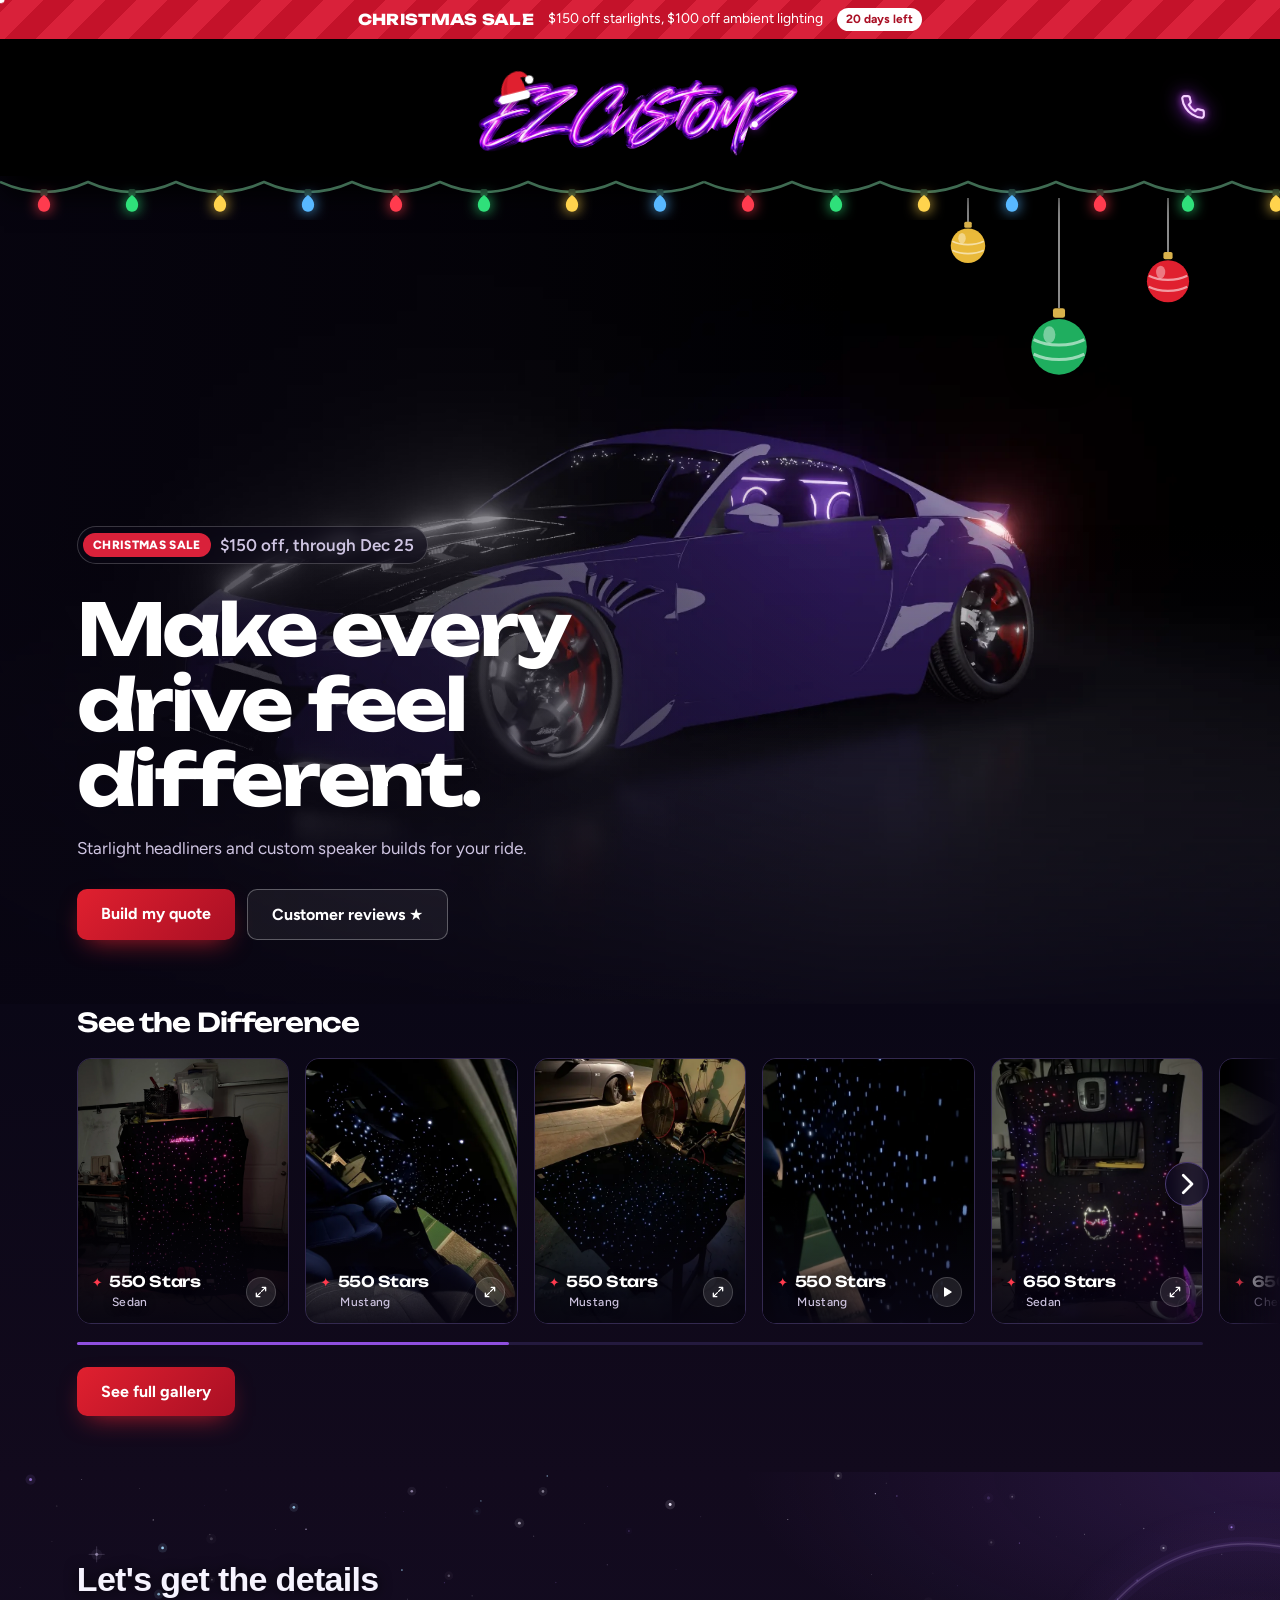
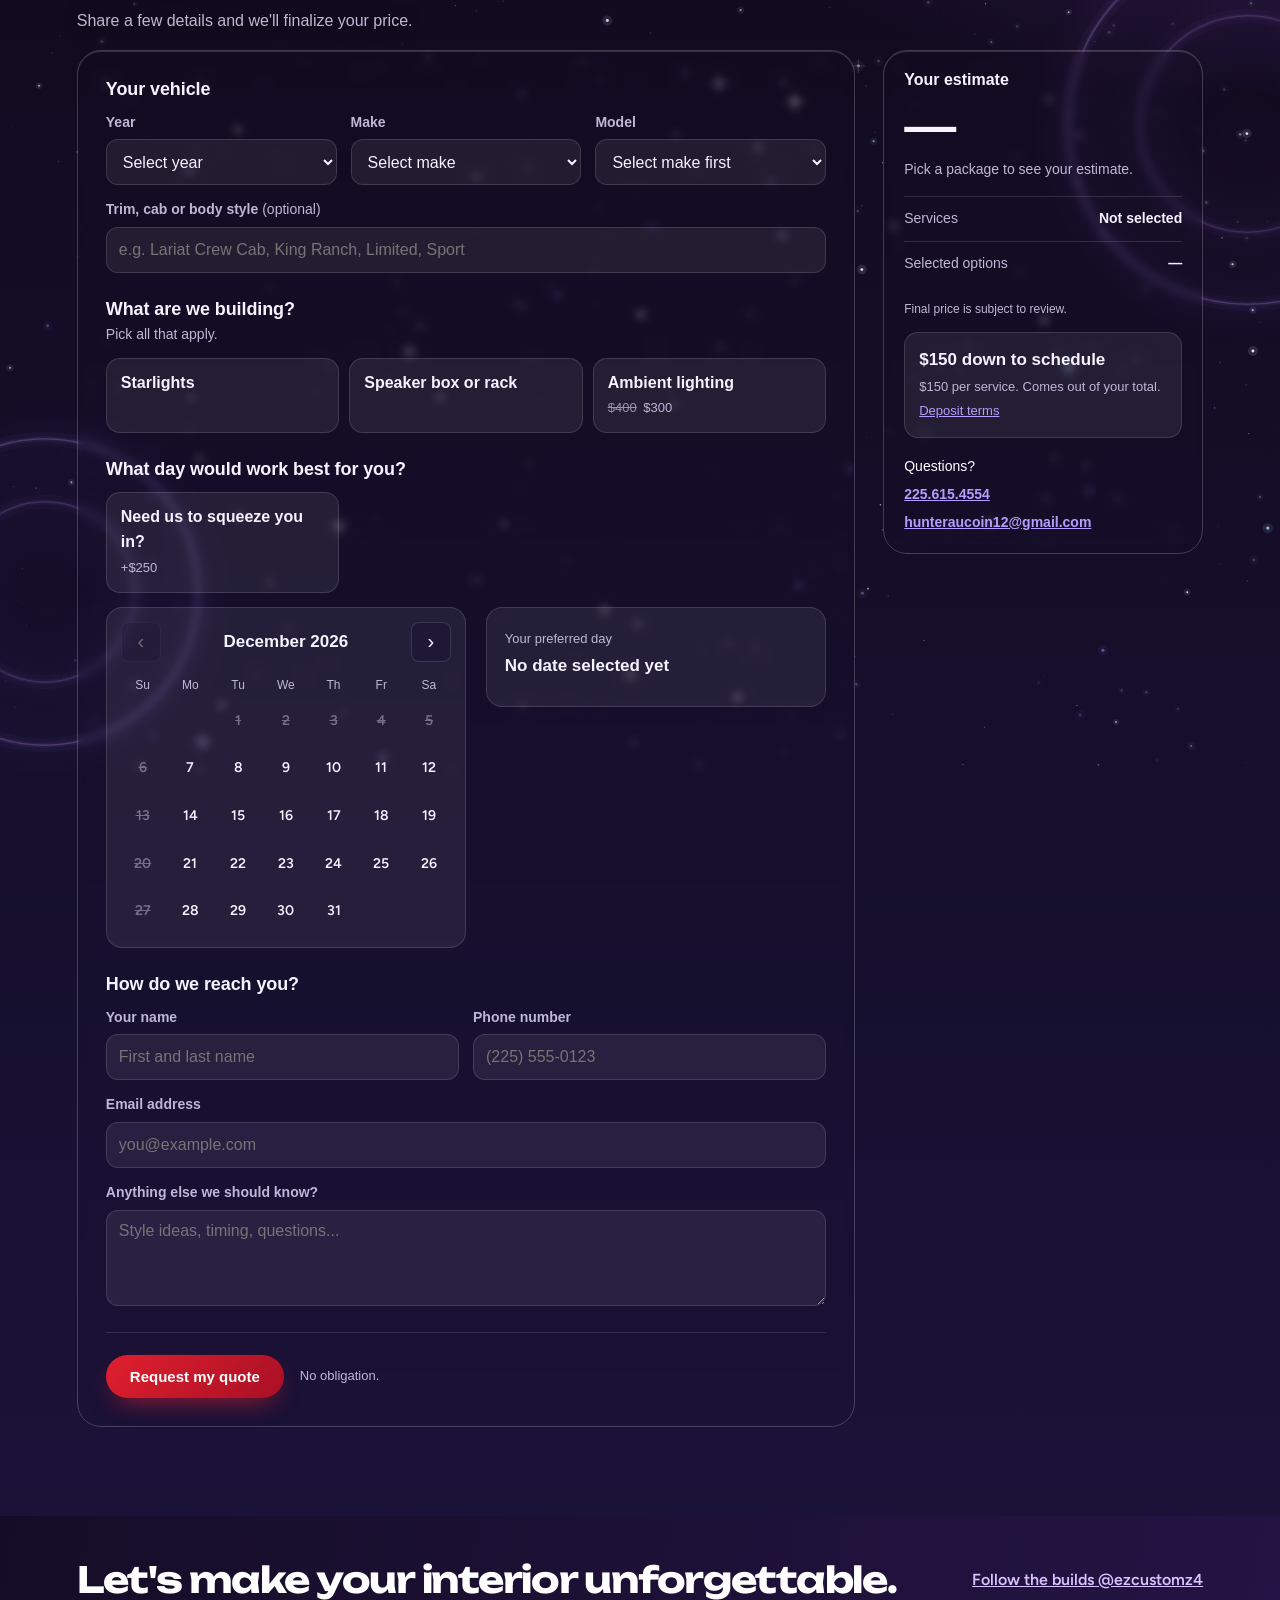
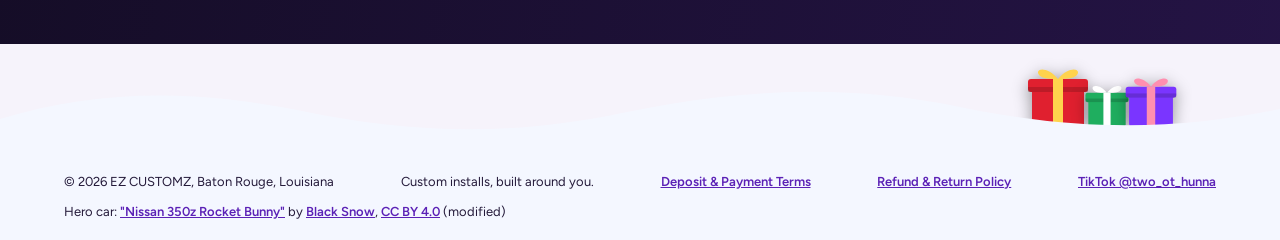
==== commit 7f936b51: "Squeeze-in: picking an open day unticks the squeeze-in option Co-Authored-By: Claude Opus 5.5 <norep" ====
--- a/index.html
+++ b/index.html
@@ -869,7 +869,7 @@
   $('cx').disabled=vy===maxD.getFullYear()&&vm===maxD.getMonth(); // bookings open up to a year out (create_booking_request rejects later dates)
 }
 function pick(){const t=sel?sel.toLocaleDateString('en-US',fmt):'';$('pd').value=t;$('pk').textContent=t||'No date selected yet';$('clr').hidden=!sel;cal();refresh()}
-$('cd').addEventListener('click',e=>{const b=e.target.closest('.day');if(!b||b.disabled)return;sel=new Date(vy,vm,+b.dataset.d);pick()});
+$('cd').addEventListener('click',e=>{const b=e.target.closest('.day');if(!b||b.disabled)return;sel=new Date(vy,vm,+b.dataset.d);if($('sq').checked&&!sqz.has(iso(sel))){$('sq').checked=false;sync()}pick()}); // open day picked: no squeeze-in needed
 $('cp').onclick=()=>{vm--;if(vm<0){vm=11;vy--}cal()};
 $('cx').onclick=()=>{vm++;if(vm>11){vm=0;vy++}cal()};
 $('clr').onclick=()=>{sel=null;pick()};
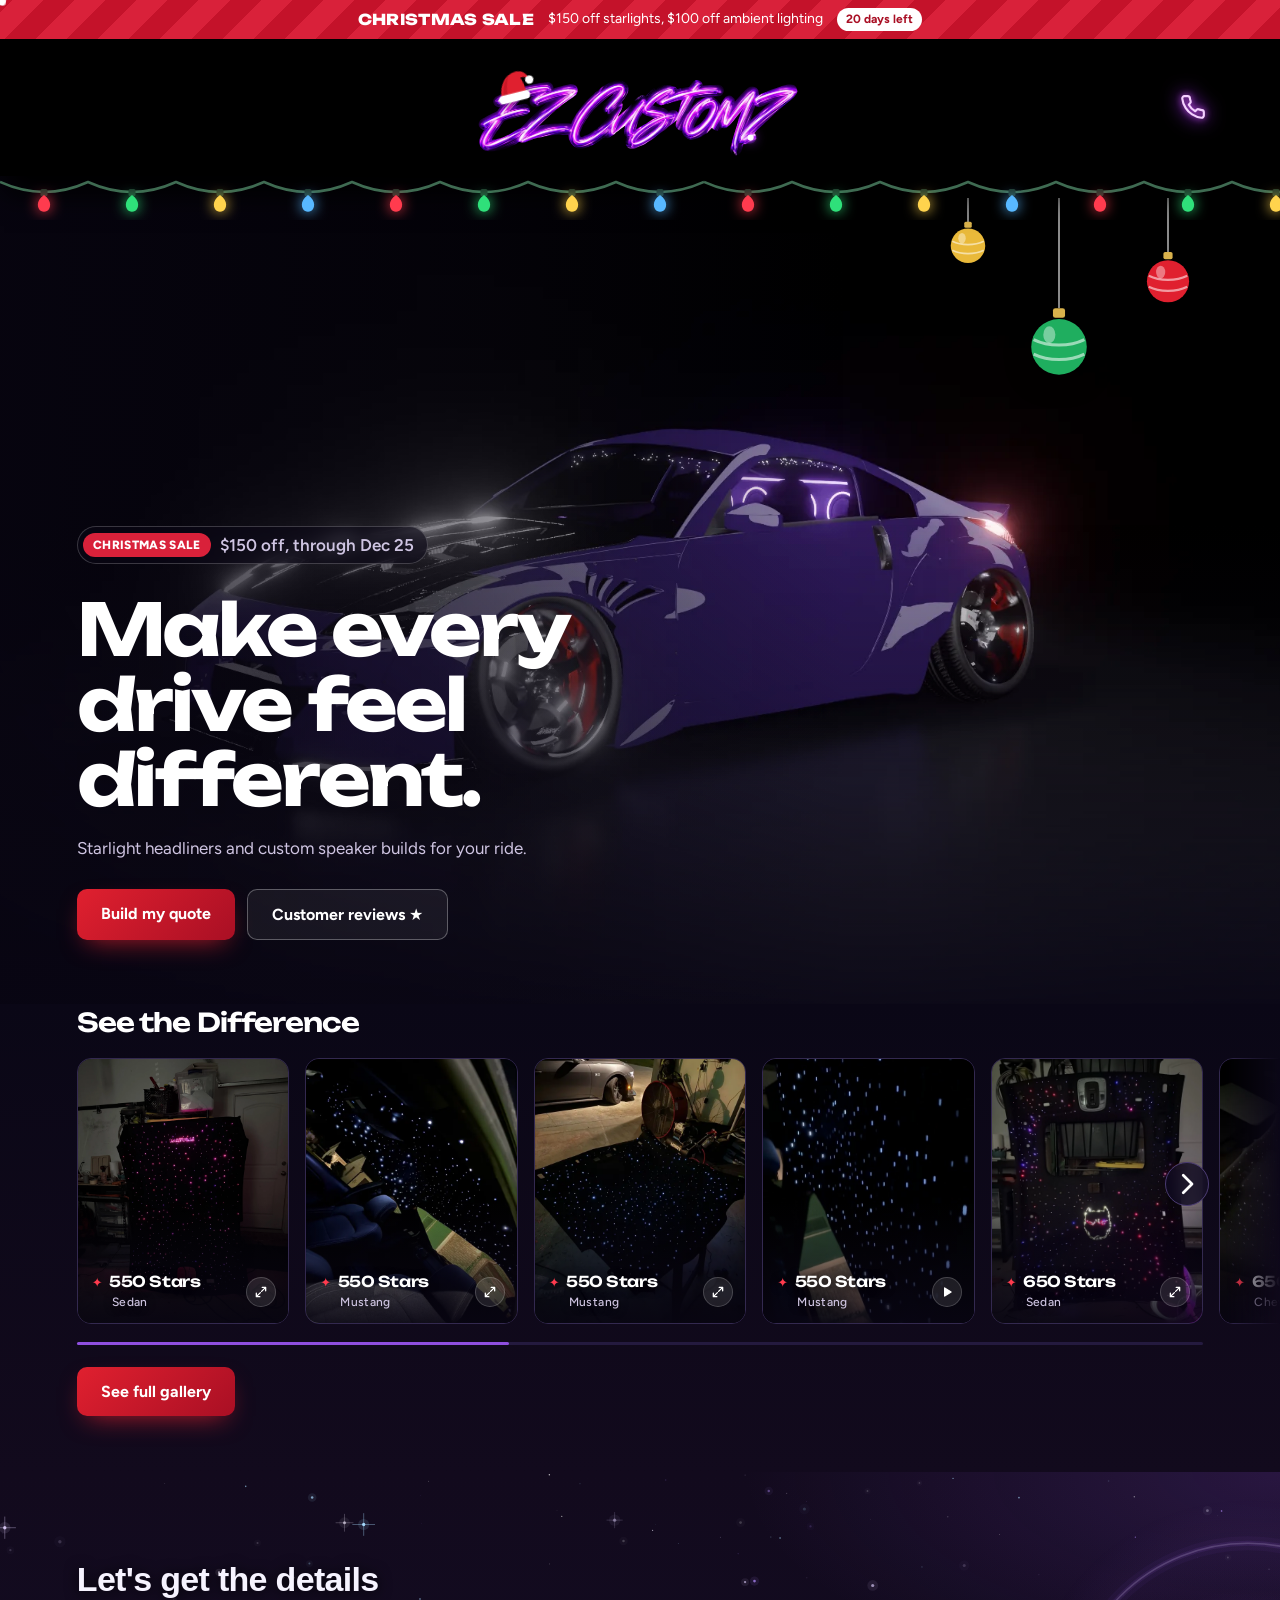
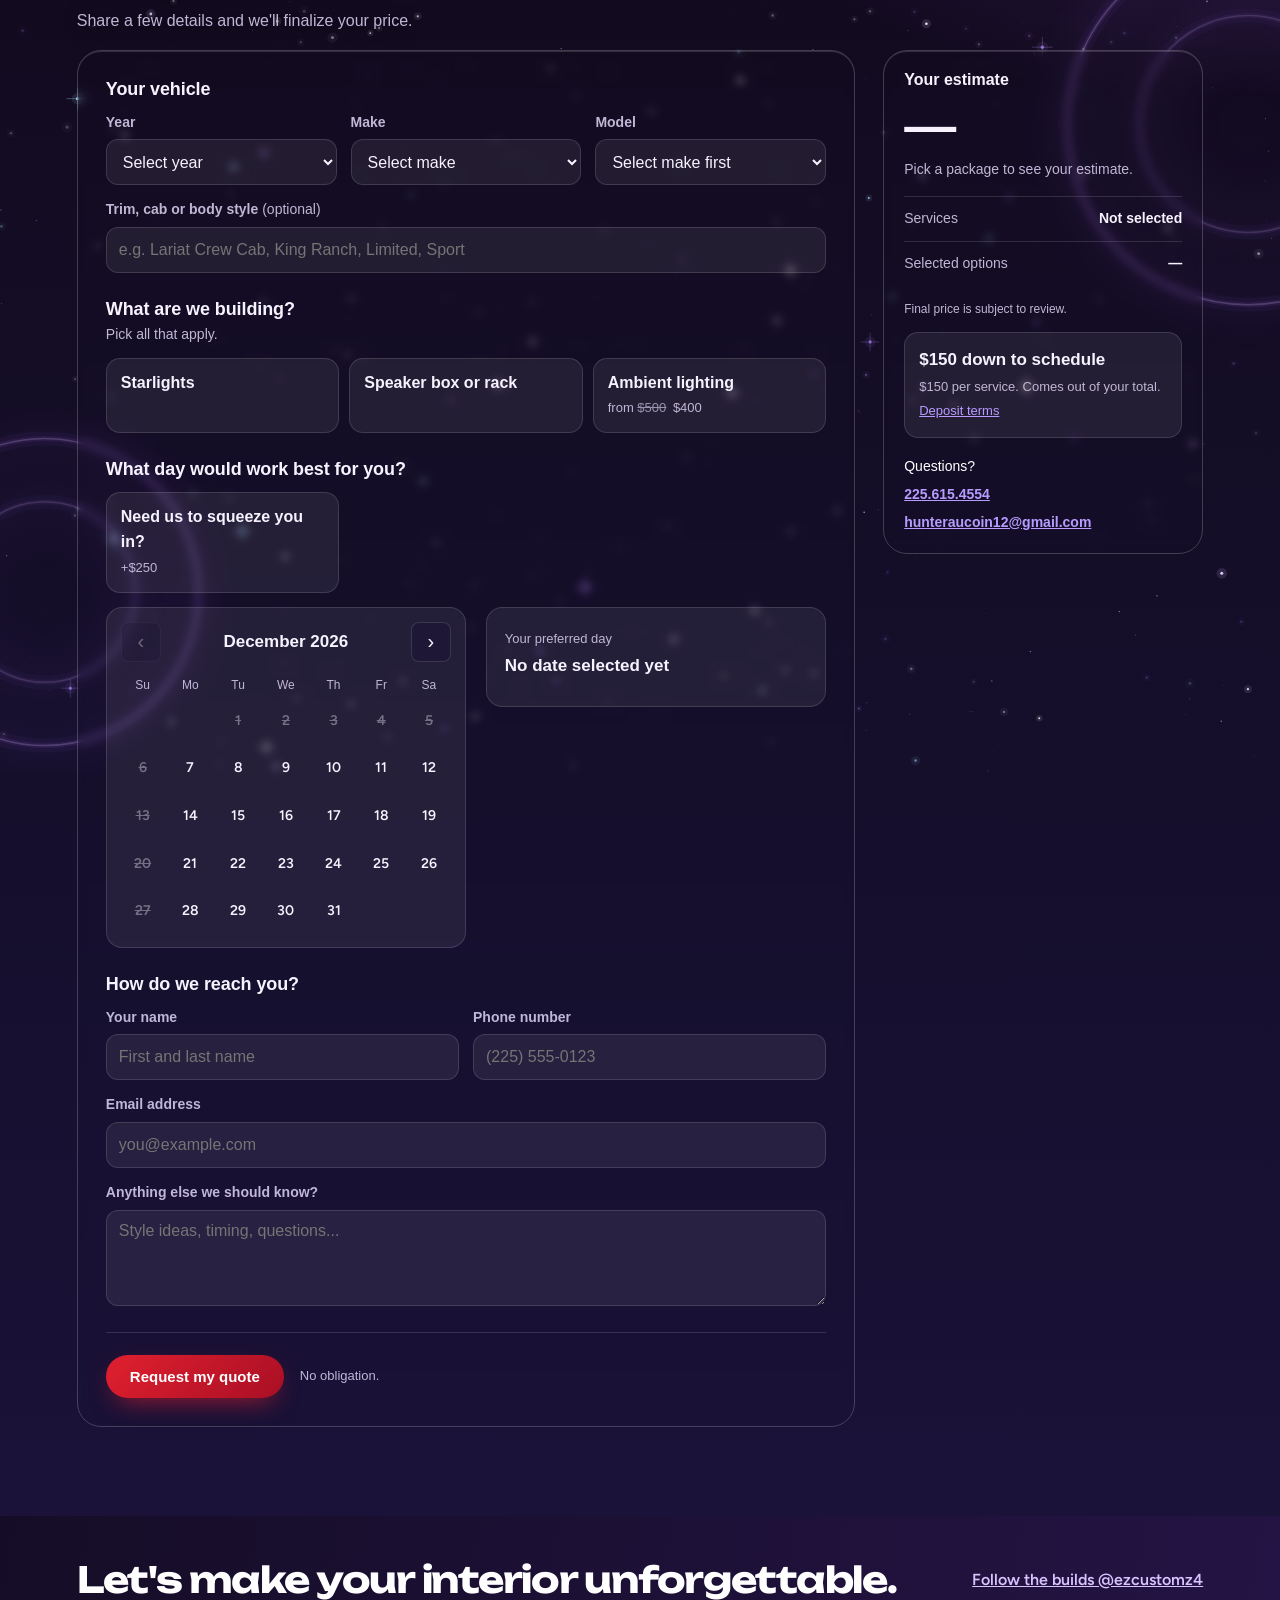
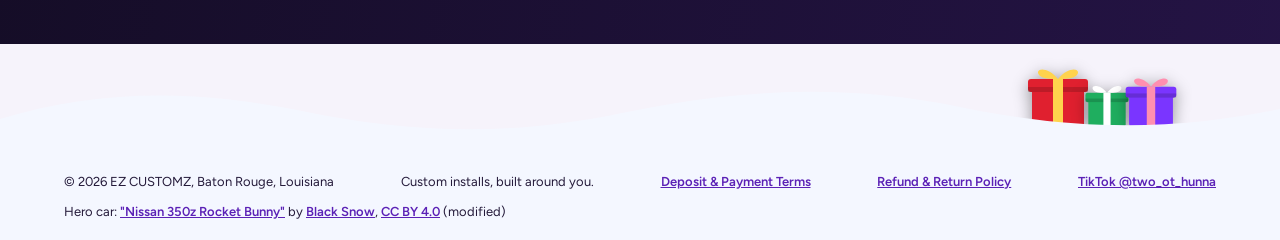
==== commit 2f56b5ad: "Ambient lighting: kit packages priced by body type + add-ons (AMBK=0 restores flat price) Co-Authore" ====
--- a/index.html
+++ b/index.html
@@ -614,6 +614,20 @@
           </div>
           <p class="note">Custom quoted after we review your vehicle and design.</p>
         </div>
+
+        <div class="group" id="am" hidden>
+          <h3>Ambient lighting</h3>
+          <label class="f" id="avw" hidden style="margin-bottom:14px">Vehicle type<select id="avt" name="ambient_vehicle_type"><option value="">Choose one</option><option value="c">Coupe / sedan</option><option value="t">Truck / SUV</option></select></label>
+          <b class="pgh" id="amh">Package</b>
+          <div class="pg" id="apg" tabindex="-1" role="group" aria-label="Pick a lighting package"></div>
+          <b class="pgh">Add-ons</b>
+          <div class="types ad">
+            <label class="type"><input type="checkbox" class="aa" value="Pocket lights" data-p="200"><b>Pocket lights</b><span>+$200</span></label>
+            <label class="type"><input type="checkbox" class="aa" value="Floor lights" data-p="100"><b>Floor lights</b><span>+$100</span></label>
+            <label class="type"><input type="checkbox" class="aa" value="Speaker lights" data-p="100"><b>Speaker lights</b><span>+$100</span></label>
+          </div>
+          <label class="f" style="margin-top:14px">Additional strips<select id="xs" name="ambient_extra_strips"></select></label>
+        </div>
       </fieldset>
 
       <fieldset>
@@ -703,12 +717,27 @@
 function vo(){const om=$('mk').value==='Other',od=$('md').value===OTH;$('vow').hidden=!(om||od);$('xmkw').hidden=!om;$('xmdw').hidden=!od}
 const veh=()=>{const om=$('mk').value==='Other',od=$('md').value===OTH,t=$('vtr').value.trim();return [$('yr').value,om?$('xmk').value.trim():$('mk').value,od?$('xmd').value.trim():$('md').value].join(' ')+(t?' ('+t+')':'')};
 /* CHRISTMAS SALE: edit in assets/xmas.js. After XMAS.end the page charges the regular prices above on its own. */
-const X=window.XMAS||{},SALE_OFF=X.live?X.off:0,AMB=SALE_OFF?300:400,usd$=n=>'$'+n.toLocaleString();
+const X=window.XMAS||{},SALE_OFF=X.live?X.off:0,usd$=n=>'$'+n.toLocaleString();
+/* AMBIENT LIGHTING (trial): package priced by body type [name, coupe/sedan, truck/SUV] + add-ons. AMBK=0 = old flat AMB_OLD price, no options. AOFF = Christmas $100 off. */
+const AMBK=1,AMB_OLD=400,AOFF=SALE_OFF?100:0,AK=[['Doors + dash',500,700],['Doors + dash + console',600,800]];
+let ak=-1;
+$('xs').innerHTML='<option value="0">None</option>'+[...Array(10).keys()].map(i=>`<option value="${i+1}">${i+1} strip${i?'s':''}: +${usd$(25*(i+1))}</option>`).join('');
+const vcat=()=>(CAT[$('mk').value]||{})[$('md').value];
+const aT=()=>{const c=vcat();return c?('cs'.includes(c)?1:2):$('avt').value==='t'?2:1};
+const aAdd=()=>[...document.querySelectorAll('.aa:checked')];
+const aPrice=()=>AMBK?(ak<0?0:AK[ak][aT()]-AOFF+aAdd().reduce((s,i)=>s+ +i.dataset.p,0)+25*$('xs').value):AMB_OLD-AOFF;
+function achips(){
+  const t=aT(),lo=AK[0][t],sale=(n,p)=>AOFF?`${p}<s>${usd$(n)}</s> ${usd$(n-AOFF)}`:p+usd$(n);
+  $('ambp').innerHTML=AMBK?sale(lo,'from '):sale(AMB_OLD,'');
+  $('amh').textContent='Package for '+(t===2?'trucks & SUVs':'coupes & sedans');
+  $('apg').innerHTML=AK.map((k,i)=>`<button type="button" data-i="${i}" aria-pressed="${i===ak}"><span>${k[0]}</span>${AOFF?`<span class="old" aria-label="was ${usd$(k[t])}">${usd$(k[t])}</span>`:''}<span class="now">${usd$(k[t]-AOFF)}</span></button>`).join('');
+}
+$('apg').onclick=e=>{const b=e.target.closest('button');if(!b)return;ak=+b.dataset.i;sync();refresh()};
 [...$('pkg').options].forEach(o=>{if(!o.dataset.n)return;
   if(SALE_OFF){const reg=+o.dataset.p,now=reg-SALE_OFF;o.dataset.reg=reg;o.dataset.p=now;o.value=o.dataset.n+' stars ('+usd$(now)+' Christmas sale, reg. '+usd$(reg)+')';o.textContent=o.dataset.n+' stars: '+usd$(now)}
   o.dataset.c=o.textContent;
   o.dataset.l=o.textContent});
-if(SALE_OFF){$('xnote').hidden=false;$('ambp').innerHTML='<s>'+usd$(400)+'</s> '+usd$(AMB)}
+if(SALE_OFF)$('xnote').hidden=false;
 function chips(){
   const g=$('pg');if(!g)return;
   g.innerHTML=[...$('pkg').options].filter(o=>o.dataset.n).map(o=>{
@@ -726,7 +755,8 @@
 const P=s=>+(s.selectedOptions[0].dataset.p||0);
 function sync(){
   const am=has('Ambient lighting'),st=has('Starlight headliner'),sp=has('Speaker box / rack');
-  $('sl').hidden=!st;$('sp').hidden=!sp;
+  $('sl').hidden=!st;$('sp').hidden=!sp;$('am').hidden=!(am&&AMBK);
+  $('avw').hidden=!(am&&AMBK&&!vcat()&&($('mk').value==='Other'||$('md').value===OTH));
   if(!st)$('own').value='';
   const k=$('sk').value;
   $('rkw').hidden=!(sp&&k==='Speaker rack');$('bxw').hidden=!(sp&&k==='Speaker box');
@@ -739,14 +769,15 @@
     if($('logo').checked)opt.push('Custom logo');
     if($('own').selectedOptions[0].dataset.d==='50')opt.push('Own kit, $50 off');
   }
-  const sq=$('sq').checked,sub=st&&tot?tot:0,amount=sub+(am?AMB:0)+(sq?250:0),q=!amount&&sp,a=$('amt');
+  if(am&&AMBK){aAdd().forEach(i=>opt.push(i.value));const x=+$('xs').value;if(x)opt.push(x+' extra strip'+(x>1?'s':''))}
+  const sq=$('sq').checked,sub=st&&tot?tot:0,amb=am?aPrice():0,amount=sub+amb+(sq?250:0),q=!amount&&sp,a=$('amt');
   a.classList.toggle('q',q);
-  const sv=(sub?SALE_OFF:0)+(am?400-AMB:0);$('xsave').hidden=!sv;$('xsave').textContent=sv?'Christmas sale: you save '+usd$(sv):'';
+  const sv=(sub?SALE_OFF:0)+(amb?AOFF:0);$('xsave').hidden=!sv;$('xsave').textContent=sv?'Christmas sale: you save '+usd$(sv):'';
   a.innerHTML=amount?'$'+amount.toLocaleString()+'<small>USD</small>':q?'Custom quote':'&mdash;';
-  const bits=[];if(st&&tot)bits.push('starlight package and options');if(am)bits.push('ambient lighting');if(sq)bits.push('squeeze-in');
-  $('help').textContent=amount?'Estimated '+bits.join(' + ')+'.'+(sp?' Speaker build is quoted separately.':'')+(st&&!tot?' Pick a package to add it.':''):q?'Final pricing follows review of your speaker build.':'Pick a package to see your estimate.';
-  chips();
-  const it=[];if(st)it.push($('pkg').value?$('pkg').selectedOptions[0].dataset.c:'Starlights');if(am)it.push('Ambient lighting');if(sp)it.push('Speaker build');
+  const bits=[];if(st&&tot)bits.push('starlight package and options');if(amb)bits.push('ambient lighting');if(sq)bits.push('squeeze-in');
+  $('help').textContent=amount?'Estimated '+bits.join(' + ')+'.'+(sp?' Speaker build is quoted separately.':'')+(st&&!tot?' Pick a package to add it.':'')+(am&&!amb?' Pick a lighting package to add it.':''):q?'Final pricing follows review of your speaker build.':'Pick a package to see your estimate.';
+  chips();achips();
+  const it=[];if(st)it.push($('pkg').value?$('pkg').selectedOptions[0].dataset.c:'Starlights');if(am)it.push(AMBK&&ak>=0?'Ambient: '+AK[ak][0]:'Ambient lighting');if(sp)it.push('Speaker build');
   $('pl').textContent=it.length?it.join(' + '):'Not selected';
   $('ol').textContent=opt.length?opt.join(', '):st&&$('pkg').value?'Base package':'\u2014';  const n=svc();
   $('dep').textContent='$'+(150*(n||1)).toLocaleString()+' down to schedule';
@@ -760,7 +791,7 @@
 document.querySelectorAll('#qf input,#qf select').forEach(e=>e.addEventListener('change',sync));
 sync();
 
-const NM={yr:'vehicle year',mk:'vehicle make',md:'vehicle model',xmk:'your vehicle make',xmd:'your vehicle model',pt:'at least one service',pkg:'star count',own:'starlight kit question',sk:'speaker rack or box',rk:'rack style',bx:'speaker box placement',ot:'placement details',pd:'preferred date',nm:'your name',ph:'a 10-digit phone number',em:'a valid email address',nt:'anything else we should know'};
+const NM={yr:'vehicle year',mk:'vehicle make',md:'vehicle model',xmk:'your vehicle make',xmd:'your vehicle model',pt:'at least one service',pkg:'star count',avt:'vehicle type for ambient lighting',apg:'ambient lighting package',own:'starlight kit question',sk:'speaker rack or box',rk:'rack style',bx:'speaker box placement',ot:'placement details',pd:'preferred date',nm:'your name',ph:'a 10-digit phone number',em:'a valid email address',nt:'anything else we should know'};
 function need(){
   const miss=[],st=has('Starlight headliner'),sp=has('Speaker box / rack');
   ['yr','mk','md'].forEach(i=>{if(!$(i).value)miss.push(i)});
@@ -772,6 +803,7 @@
   if(sp&&!$('sk').value)miss.push('sk');
   if(sp&&$('sk').value==='Speaker rack'&&!$('rk').value)miss.push('rk');
   if(sp&&$('sk').value==='Speaker box'){if(!$('bx').value)miss.push('bx');else if($('bx').value==='Other'&&!$('ot').value.trim())miss.push('ot')}
+  if(has('Ambient lighting')&&AMBK){if(!$('avw').hidden&&!$('avt').value)miss.push('avt');if(ak<0)miss.push('apg')}
   if(!$('pd').value)miss.push('pd');
   if(!$('nm').value.trim())miss.push('nm');
   if($('ph').value.replace(/\D/g,'').length<10)miss.push('ph');
@@ -797,7 +829,8 @@
   const L=['Quote request for EZ CUSTOMZ','Vehicle: '+veh(),'Project: '+picks().join(' + ')];
   if(!$('sl').hidden){L.push('Starlights: '+$('pkg').value);L.push('Starlight kit: '+$('own').value);if($('up').value)L.push('Upgrades: '+$('up').value);if($('sr').value)L.push($('sr').value);if($('logo').checked)L.push('Custom logo: yes');}
   if(!$('sp').hidden){L.push('Speakers: '+$('sk').value+(($('rk').value)?' ('+$('rk').value+')':'')+(($('bx').value)?' ('+($('bx').value==='Other'?$('ot').value.trim():$('bx').value)+')':''))}
-  if($('amt').textContent.length>1)L.push('Estimate: '+$('amt').textContent.replace('USD',' USD'));
+  if(!$('am').hidden){L.push('Ambient lighting: '+AK[ak][0]+', '+(aT()===2?'truck/SUV':'coupe/sedan')+' ('+usd$(AK[ak][aT()]-AOFF)+')');const ad=aAdd().map(i=>i.value);if(+$('xs').value)ad.push($('xs').value+' extra strips');if(ad.length)L.push('Ambient add-ons: '+ad.join(', '))}
+  if($('amt').textContent.length>1)L.push('Estimate:'+$('amt').textContent.replace('USD',' USD'));
   L.push('Deposit to schedule: $'+150*(svc()||1)+' (comes out of total cost)');
   L.push('Preferred date: '+$('pd').value);if($('sq').checked)L.push('Squeeze-in: yes (+$250)');
   L.push('Name: '+$('nm').value.trim(),'Phone: '+$('ph').value.trim());
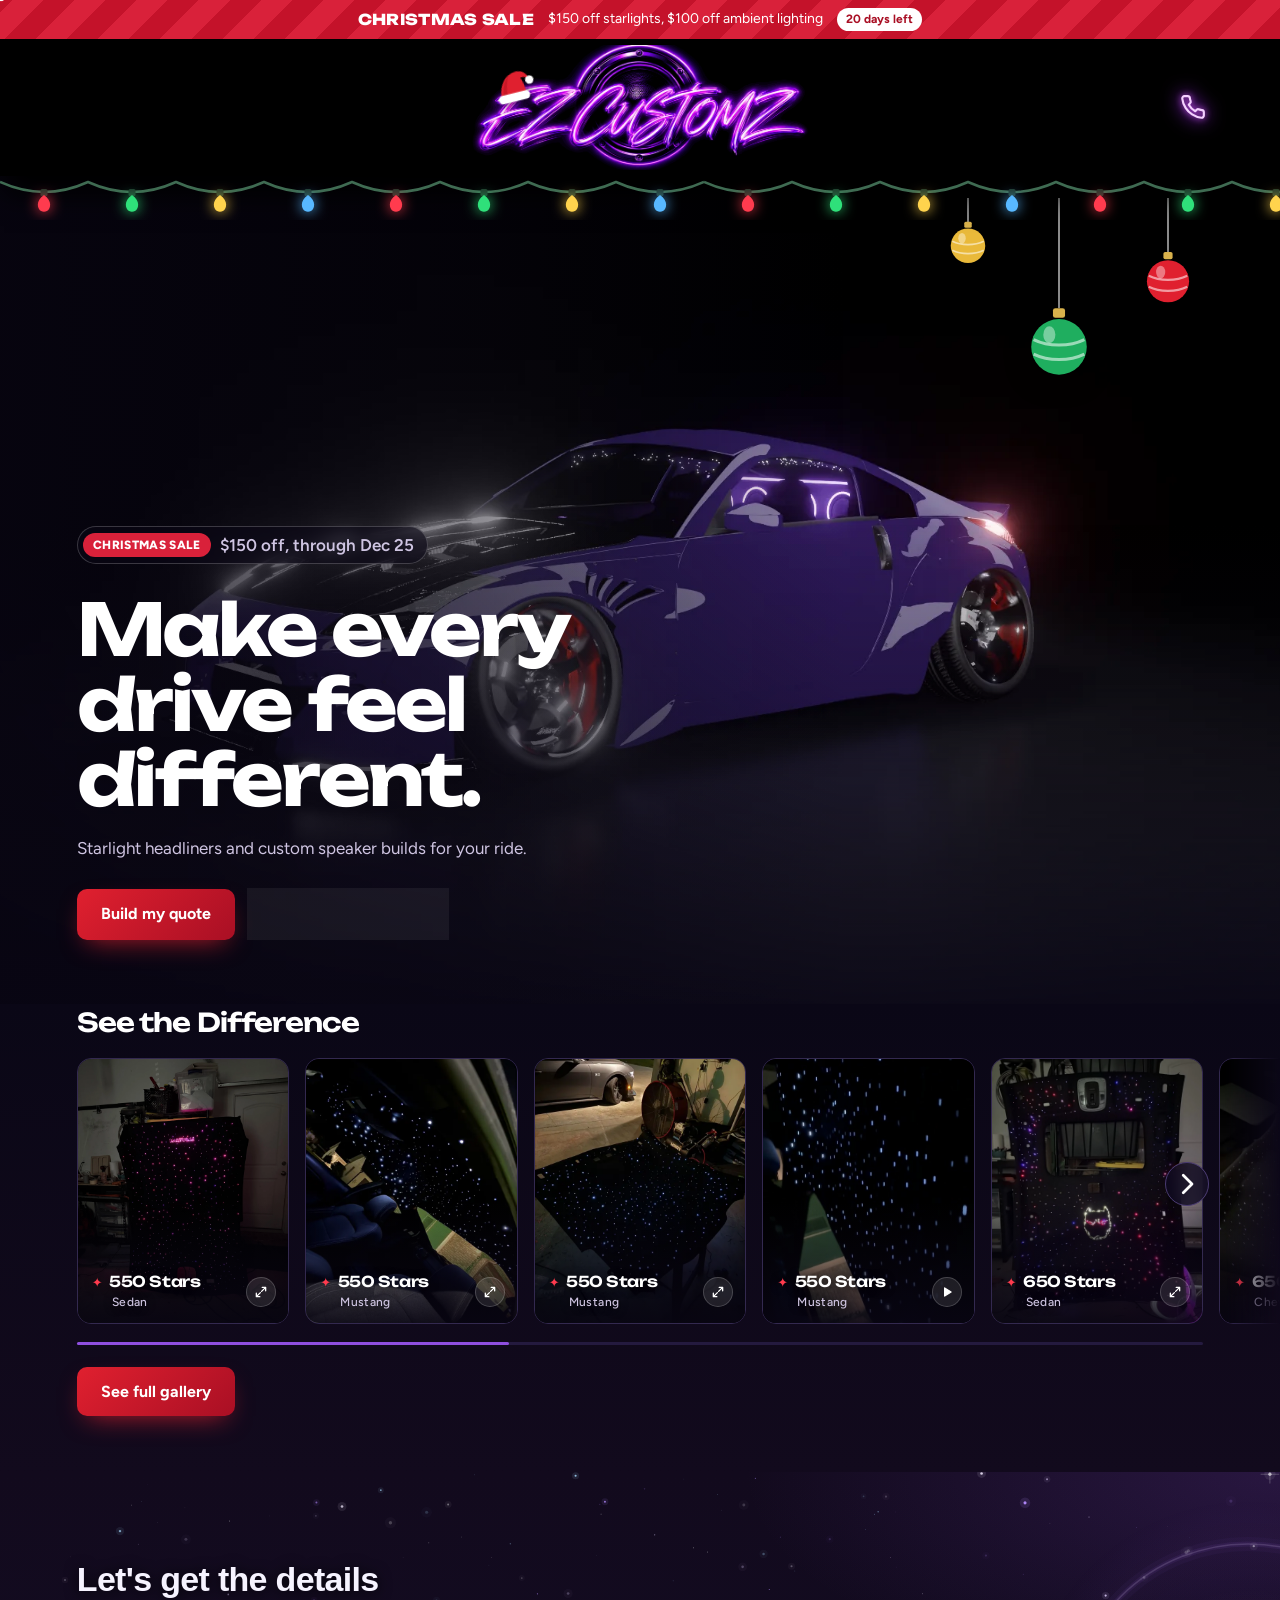
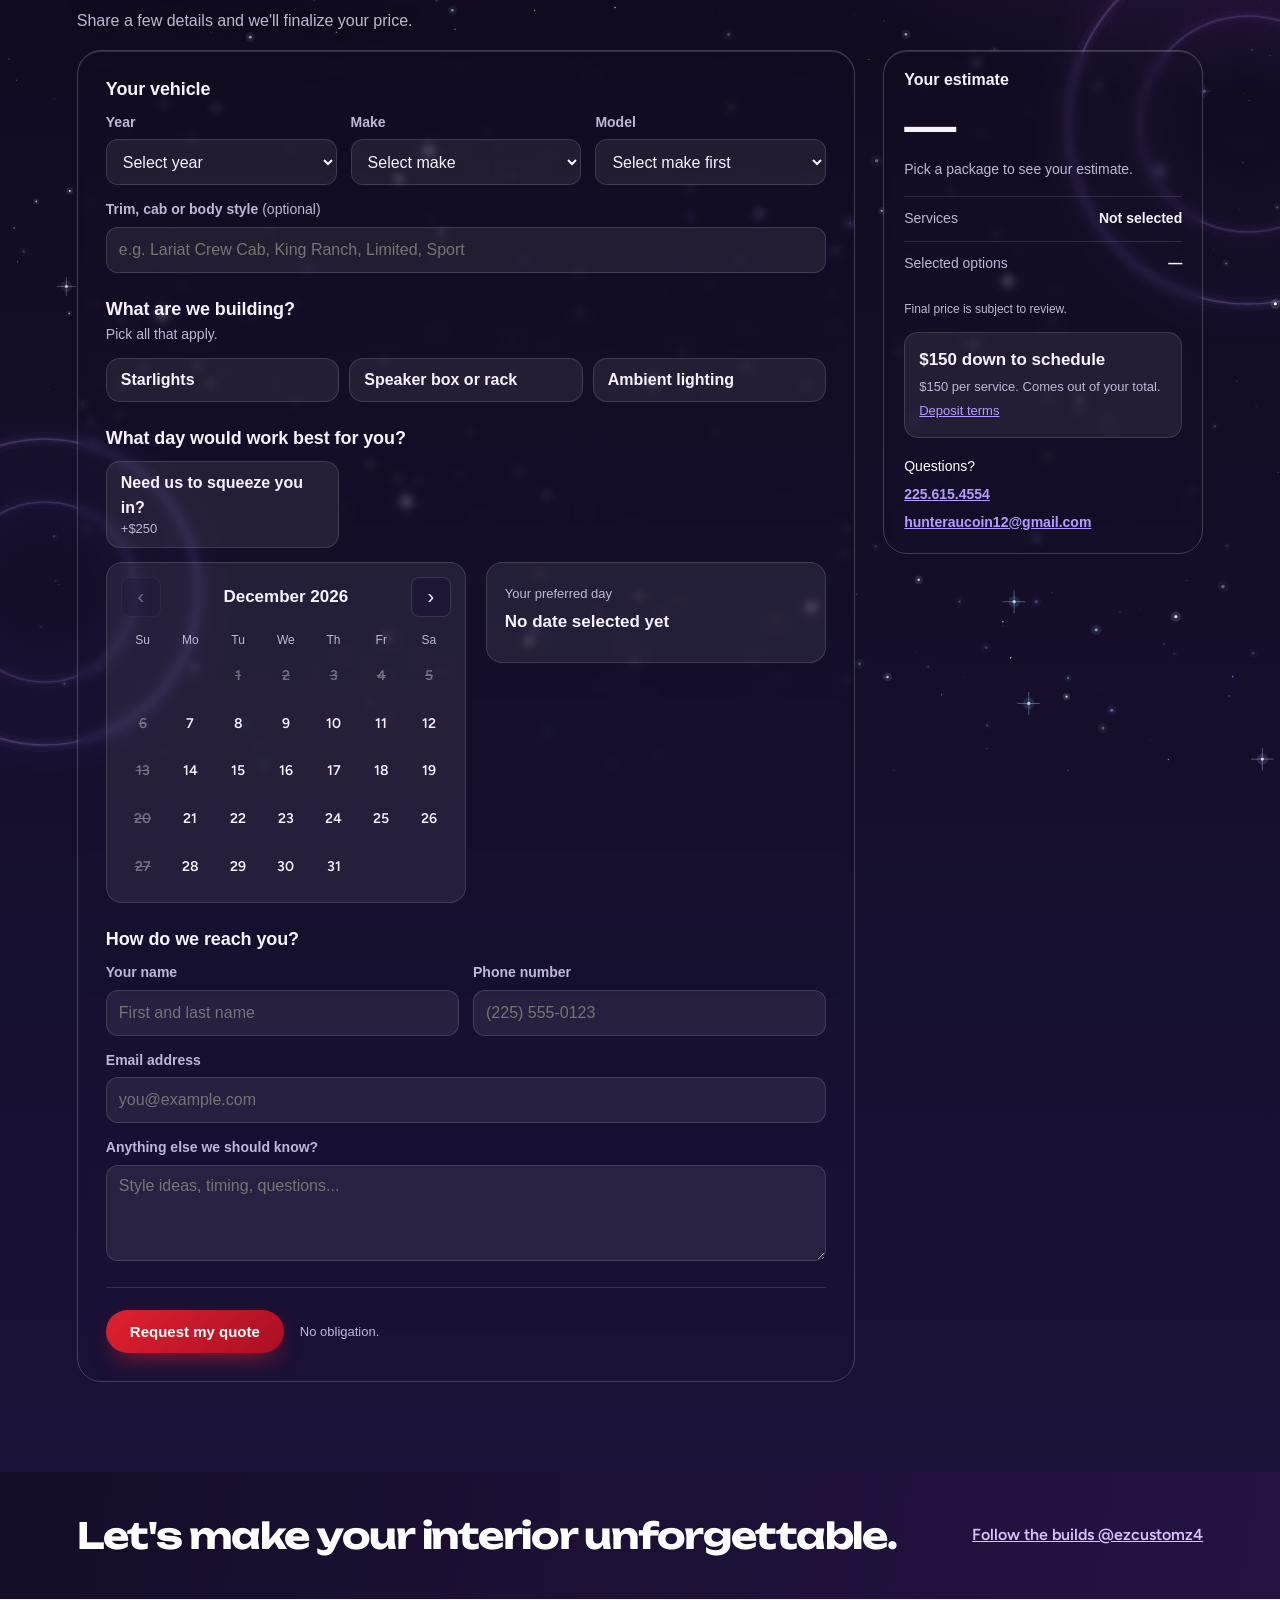
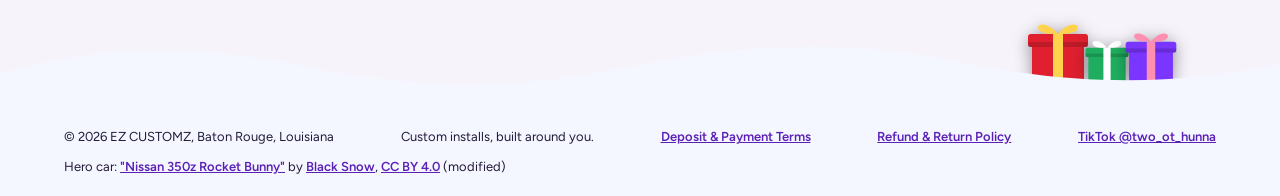
==== commit b52a7fb6: "Quote form: drop ambient price from service box, tighter service cards Co-Authored-By: Claude Opus 5" ====
--- a/index.html
+++ b/index.html
@@ -372,7 +372,7 @@
 #quote input,#quote select,#quote textarea,#quote input:focus,#quote select:focus,#quote textarea:focus{background:var(--fill);border:1px solid var(--line);border-radius:12px;color:var(--ink);color-scheme:dark;font-family:var(--sys)}#quote input:focus,#quote select:focus,#quote textarea:focus{border-color:var(--vio);box-shadow:0 0 0 3px var(--pick)}
 #quote option{background:#1a142c;color:var(--ink)}
 #quote .check input,#quote .check input:focus{-webkit-appearance:none;appearance:none;flex:none;width:24px;height:24px;min-height:0;padding:0;margin:0;border-radius:7px;background:var(--fill) center/16px no-repeat;cursor:pointer}#quote .check input:checked{background-color:#b026d8;border-color:#d65cff;background-image:url("data:image/svg+xml,%3Csvg xmlns='http://www.w3.org/2000/svg' viewBox='0 0 24 24' fill='none' stroke='%23fff' stroke-width='3' stroke-linecap='round' stroke-linejoin='round'%3E%3Cpath d='M5 13l4 4L19 7'/%3E%3C/svg%3E");box-shadow:0 0 12px rgba(214,92,255,.5)}
-#quote .type{background:var(--fill);border:1px solid var(--line);border-radius:14px;padding:12px 14px;box-shadow:none}#quote .type b{font-weight:620}#quote .type:has(input:checked){background:var(--pick);border-color:#d65cff;box-shadow:0 0 16px rgba(214,92,255,.45)}#quote .type:has(input:checked)::after{color:#fff}
+#quote .type{background:var(--fill);border:1px solid var(--line);border-radius:14px;padding:9px 14px;box-shadow:none}#quote .type b{font-weight:620}#quote .type span{display:block;line-height:1.3}#quote .type:has(input:checked){background:var(--pick);border-color:#d65cff;box-shadow:0 0 16px rgba(214,92,255,.45)}#quote .type:has(input:checked)::after{color:#fff}
 #quote .group{background:var(--fill);border:1px solid var(--line);border-radius:16px}#quote .group h3{font:620 16px var(--sys)}
 #quote .pg button{background:var(--fill);border:1px solid var(--line);border-radius:14px;color:var(--ink);box-shadow:none;font-family:var(--sys)}#quote .pg button:hover{border-color:var(--vio)}#quote .pg button[aria-pressed=true]{background:var(--pick);border-color:#d65cff;box-shadow:0 0 16px rgba(214,92,255,.45)}
 #quote .pg .now{font:660 19px/1.15 var(--sysd);letter-spacing:-.02em;color:var(--ink)}#quote .pg .old{color:var(--mute)}#quote .pg .tag{background:var(--s1);color:#fff;font:610 11px var(--sys);letter-spacing:0;text-transform:none}
@@ -572,7 +572,7 @@
         <div class="types">
           <label class="type"><input type="checkbox" name="project_type" value="Starlight headliner"><b>Starlights</b></label>
           <label class="type"><input type="checkbox" name="project_type" value="Speaker box / rack"><b>Speaker box or rack</b></label>
-          <label class="type"><input type="checkbox" name="project_type" value="Ambient lighting"><b>Ambient lighting</b><span id="ambp">$400</span></label>
+          <label class="type"><input type="checkbox" name="project_type" value="Ambient lighting"><b>Ambient lighting</b></label>
         </div>
 
         <div class="group" id="sl" hidden>
@@ -727,8 +727,7 @@
 const aAdd=()=>[...document.querySelectorAll('.aa:checked')];
 const aPrice=()=>AMBK?(ak<0?0:AK[ak][aT()]-AOFF+aAdd().reduce((s,i)=>s+ +i.dataset.p,0)+25*$('xs').value):AMB_OLD-AOFF;
 function achips(){
-  const t=aT(),lo=AK[0][t],sale=(n,p)=>AOFF?`${p}<s>${usd$(n)}</s> ${usd$(n-AOFF)}`:p+usd$(n);
-  $('ambp').innerHTML=AMBK?sale(lo,'from '):sale(AMB_OLD,'');
+  const t=aT();
   $('amh').textContent='Package for '+(t===2?'trucks & SUVs':'coupes & sedans');
   $('apg').innerHTML=AK.map((k,i)=>`<button type="button" data-i="${i}" aria-pressed="${i===ak}"><span>${k[0]}</span>${AOFF?`<span class="old" aria-label="was ${usd$(k[t])}">${usd$(k[t])}</span>`:''}<span class="now">${usd$(k[t]-AOFF)}</span></button>`).join('');
 }
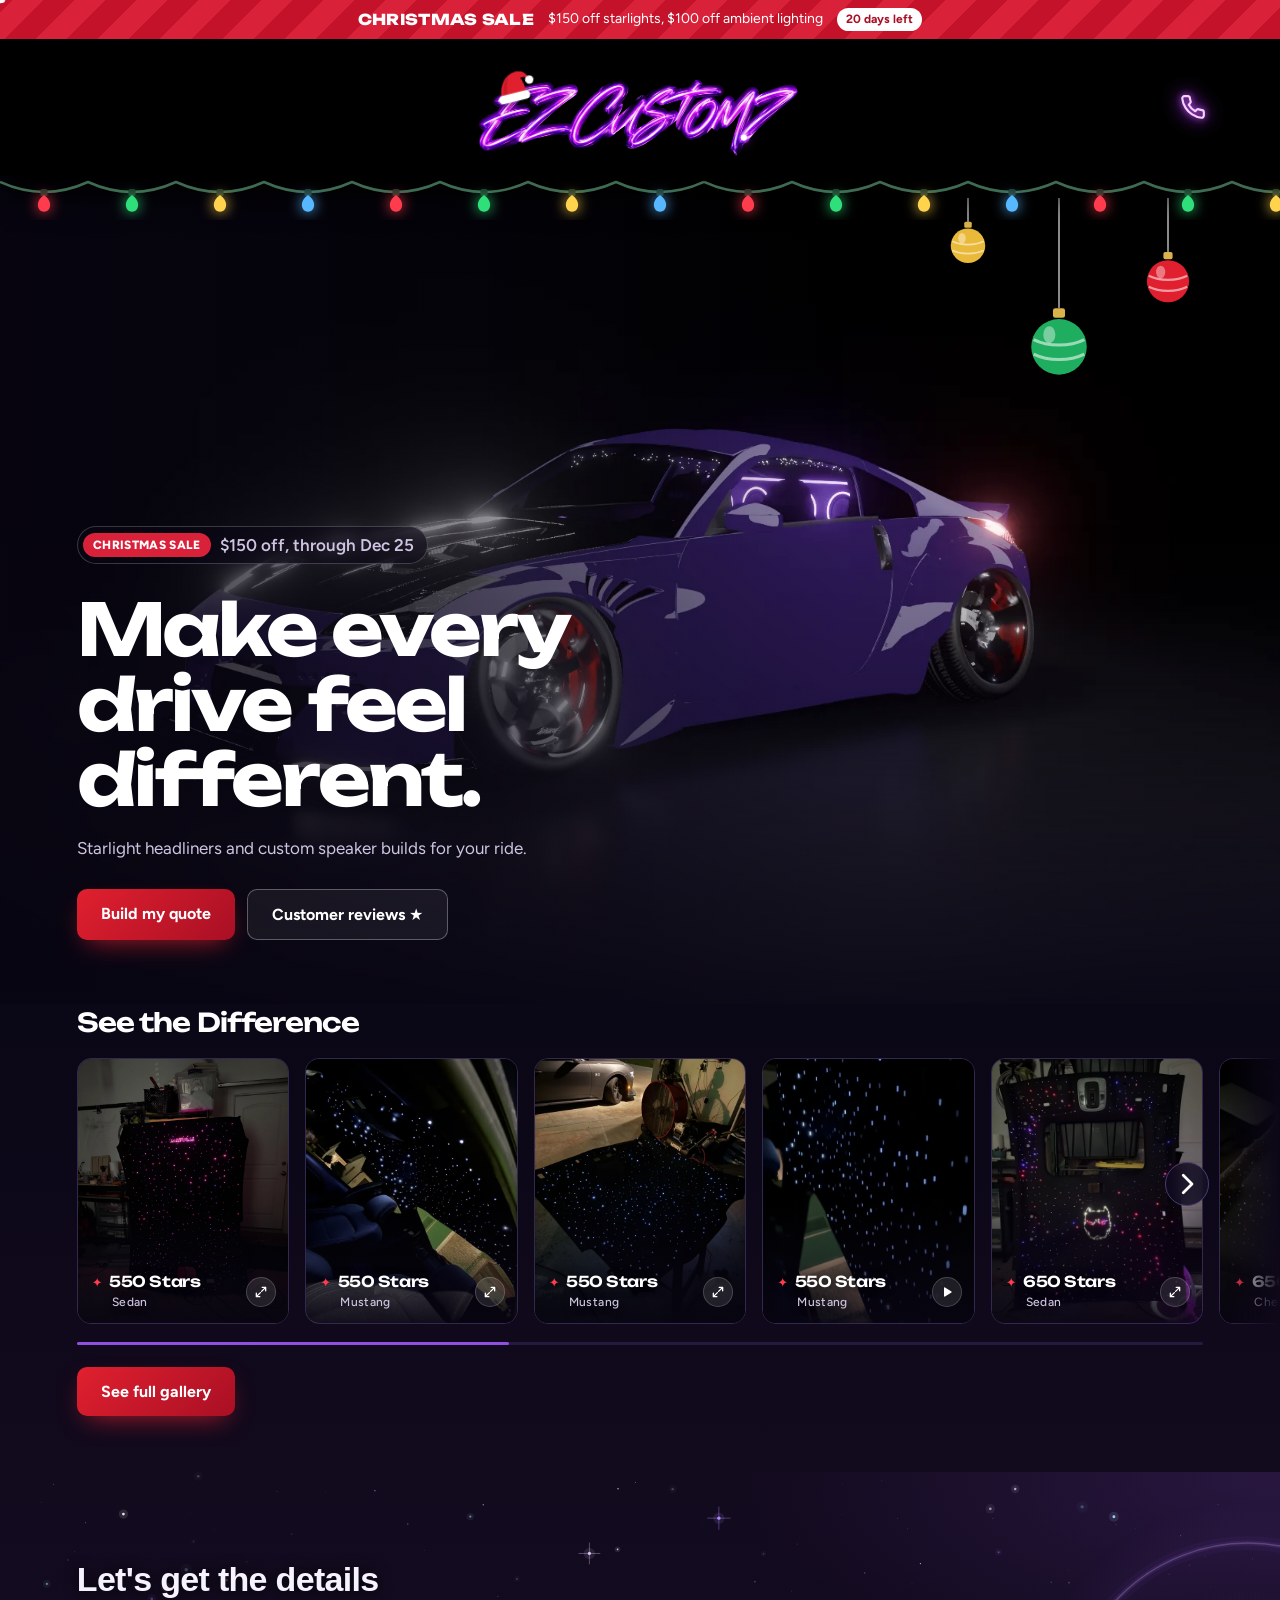
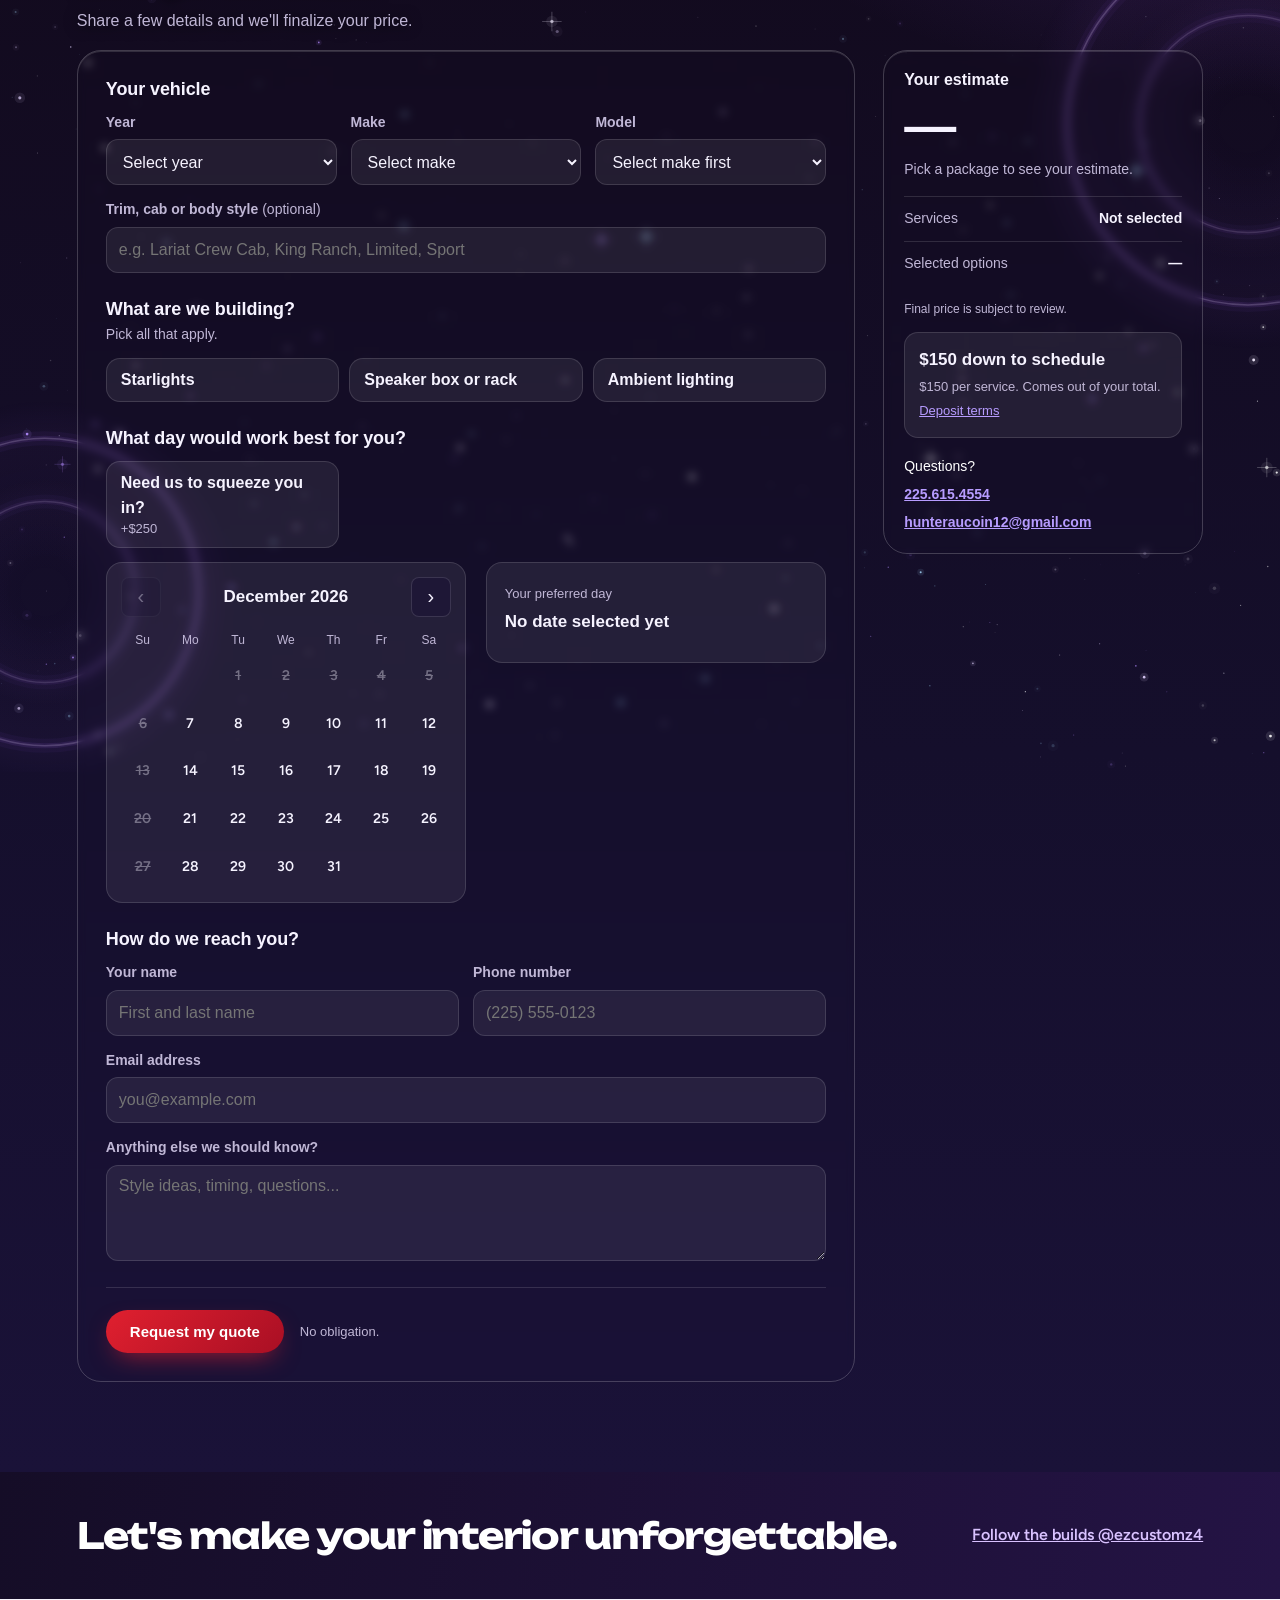
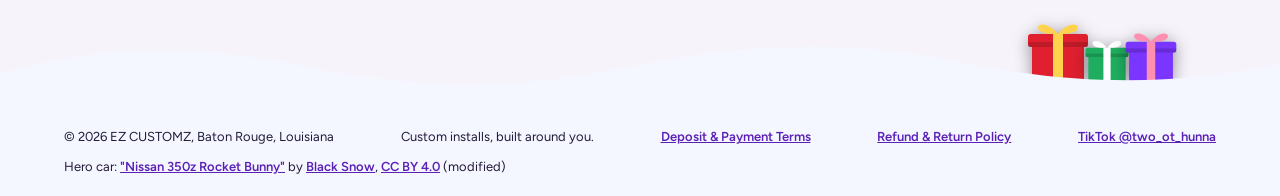
==== commit 5cfdc248: "Quote form: email customer a confirmation; deposit email: shop address + ride note" ====
--- a/index.html
+++ b/index.html
@@ -551,6 +551,7 @@
     <form id="qf" novalidate>
       <input type="hidden" name="_subject" value="New quote request from EZ CUSTOMZ site">
       <input type="hidden" name="summary" id="sum">
+      <input type="hidden" name="_autoresponse" id="ar">
       <p hidden><label>Leave this empty: <input name="_gotcha" tabindex="-1" autocomplete="off"></label></p>
       <fieldset>
         <legend>Your vehicle</legend>
@@ -836,6 +837,7 @@
   if($('em').value.trim())L.push('Email: '+$('em').value.trim());
   if($('nt').value.trim())L.push('Notes: '+$('nt').value.trim());
   $('msg').value=L.join('\n');$('sum').value=$('msg').value;
+  $('ar').value='Thanks for your quote request with EZ CUSTOMZ! We received it and will review your details. Once your quote is approved, we will email you a link to pay your deposit and lock in your date.\n\nHere is what you sent us:\n'+$('msg').value+'\n\nQuestions? Call or text 225.615.4554.\nEZ CUSTOMZ, 2138 Wooddale Blvd, Baton Rouge, LA';
   linkUp();
   const btn=e.submitter;if(btn)btn.disabled=true;
   let booked=false;
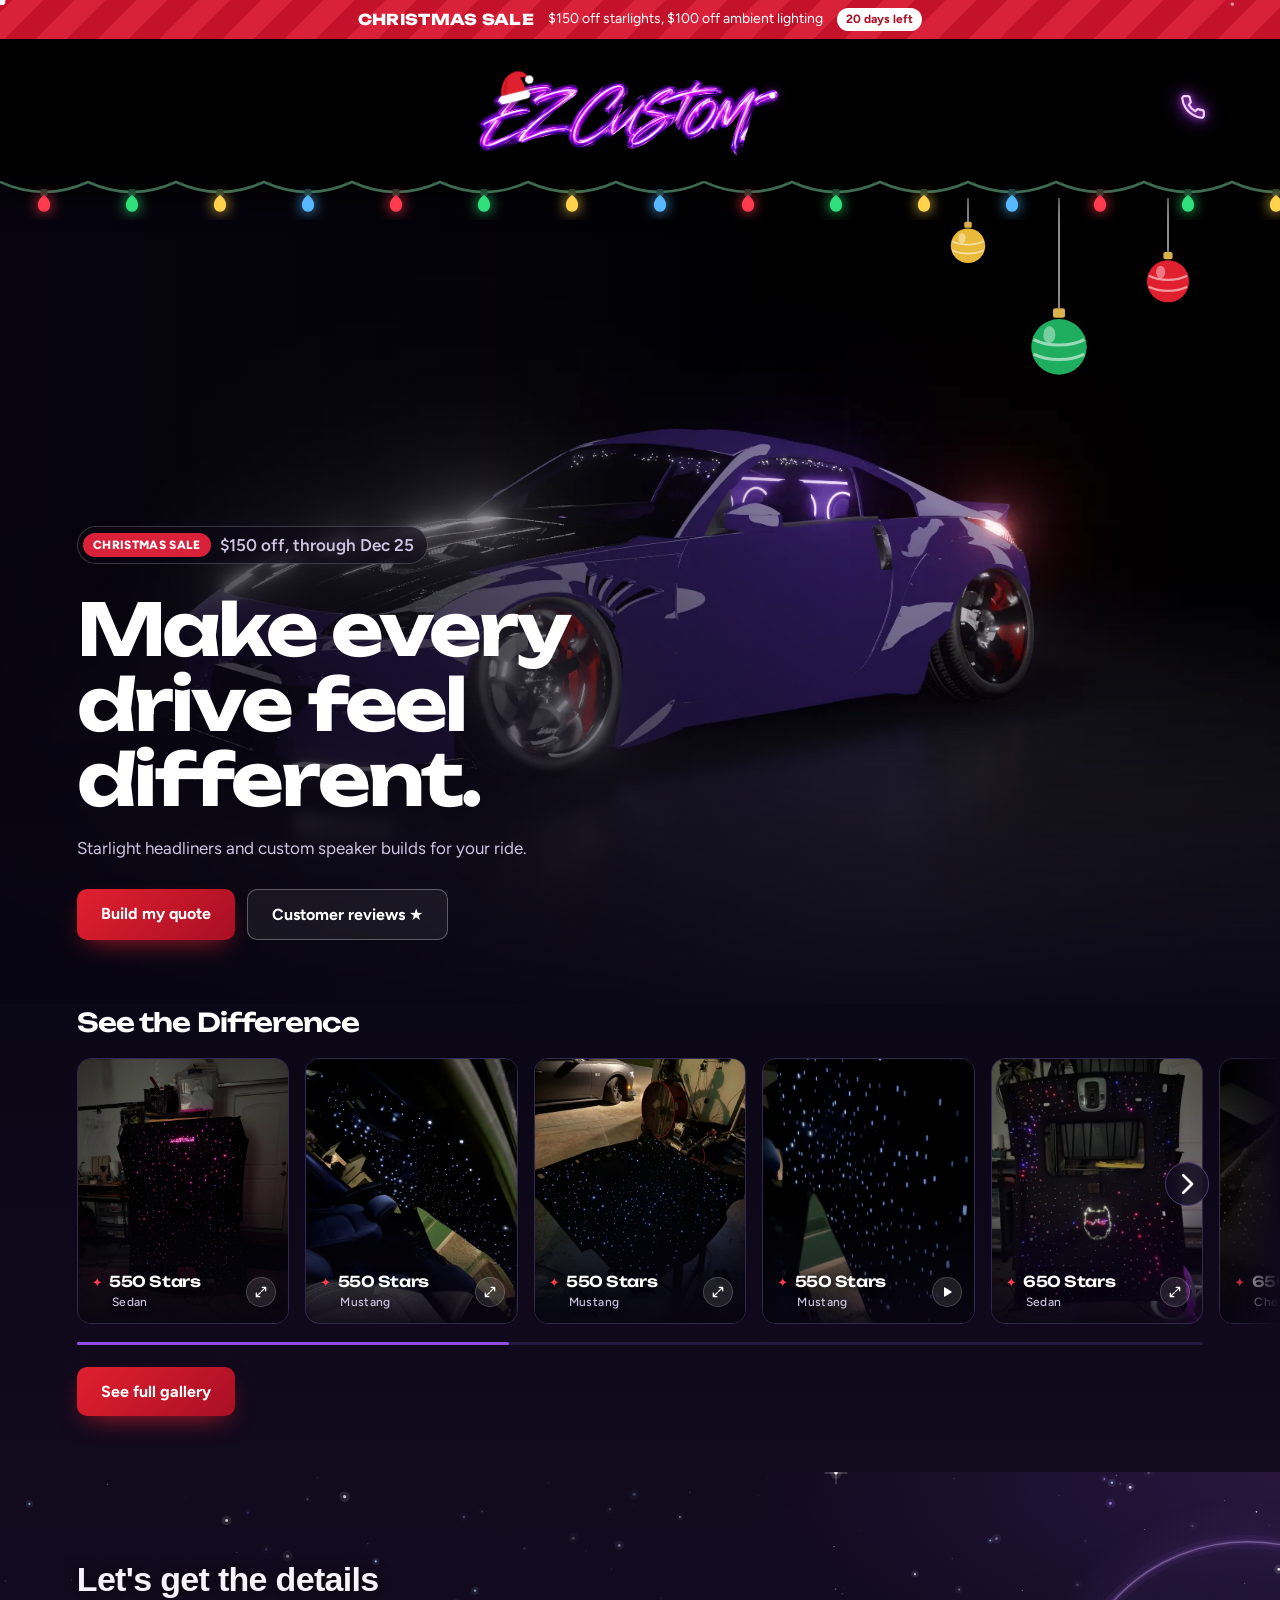
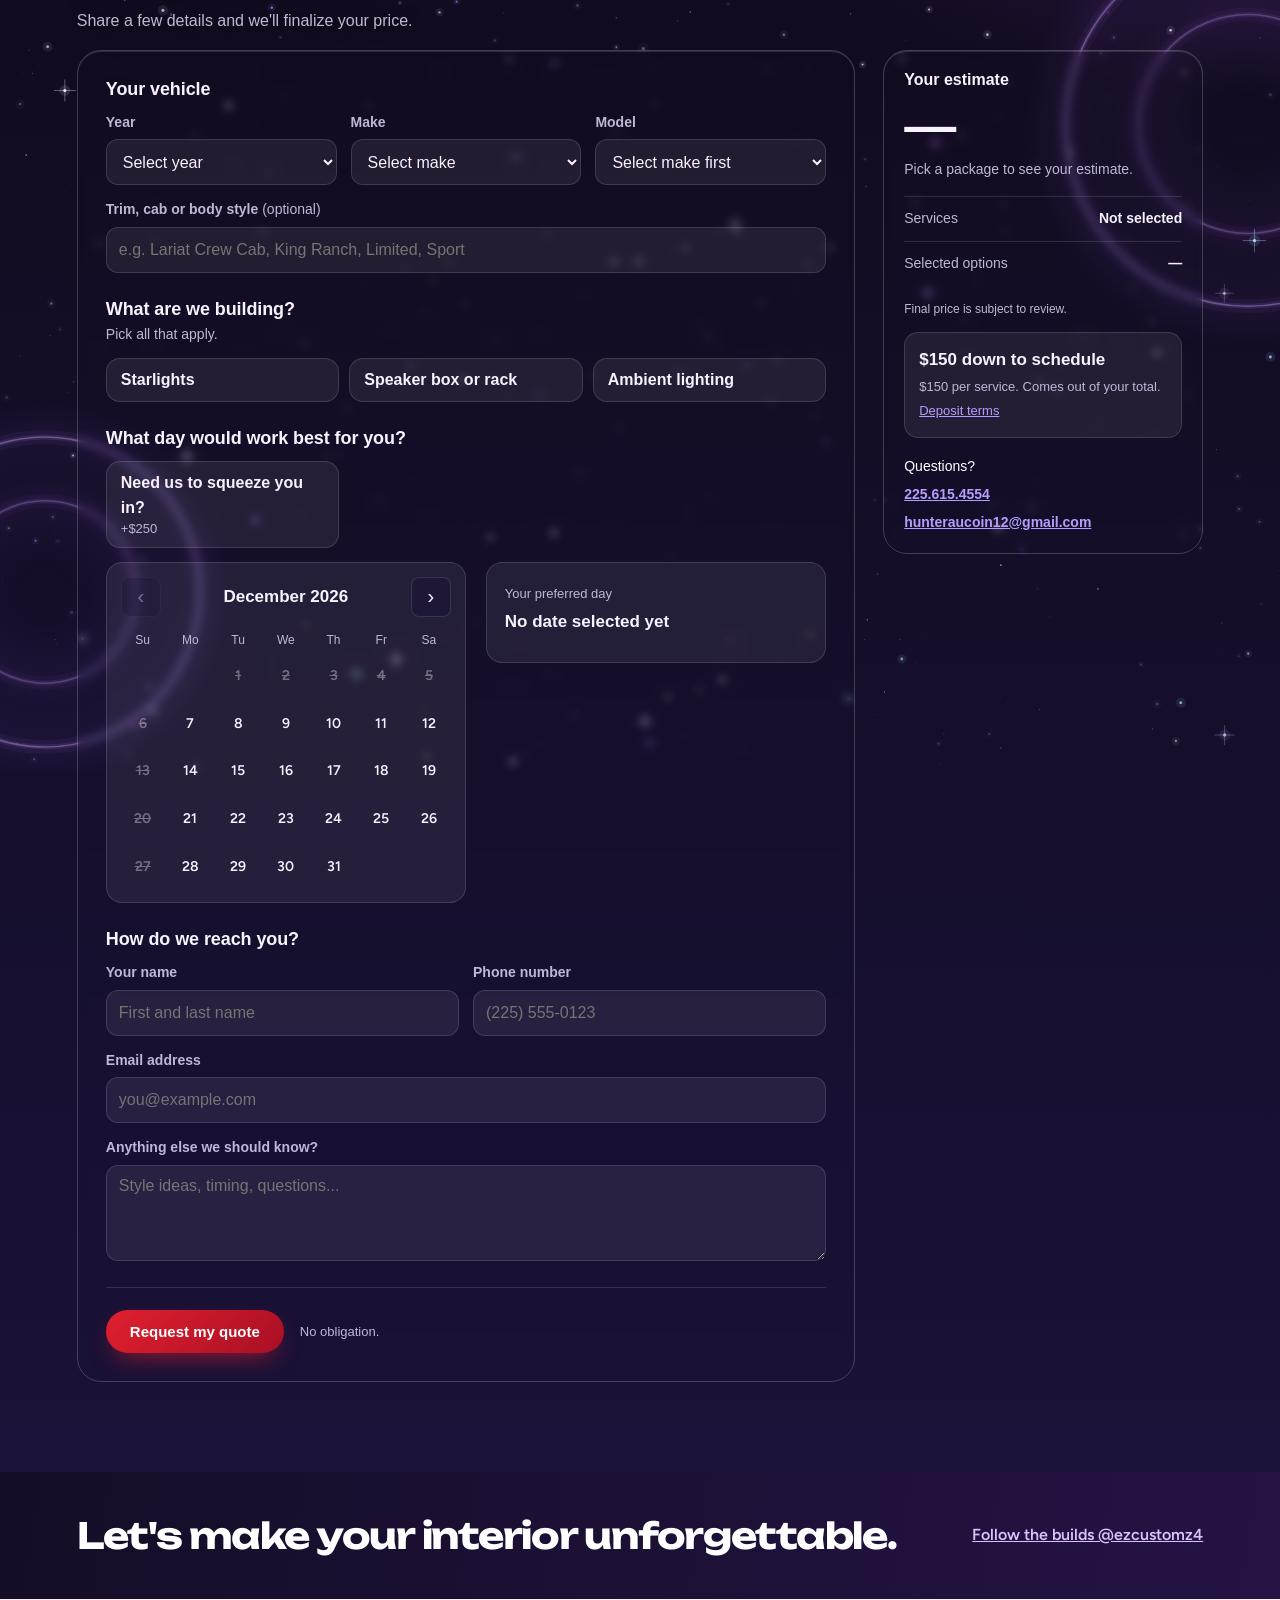
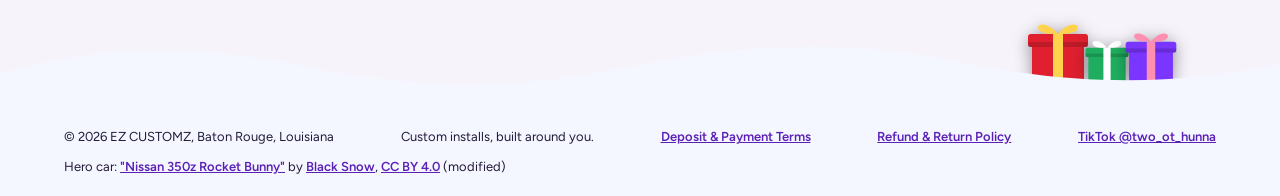
==== commit 6e945e16: "Drop-off time on deposit links; address in deposit-link email; remove quote autoresponse Co-Authored" ====
--- a/index.html
+++ b/index.html
@@ -551,7 +551,6 @@
     <form id="qf" novalidate>
       <input type="hidden" name="_subject" value="New quote request from EZ CUSTOMZ site">
       <input type="hidden" name="summary" id="sum">
-      <input type="hidden" name="_autoresponse" id="ar">
       <p hidden><label>Leave this empty: <input name="_gotcha" tabindex="-1" autocomplete="off"></label></p>
       <fieldset>
         <legend>Your vehicle</legend>
@@ -837,7 +836,6 @@
   if($('em').value.trim())L.push('Email: '+$('em').value.trim());
   if($('nt').value.trim())L.push('Notes: '+$('nt').value.trim());
   $('msg').value=L.join('\n');$('sum').value=$('msg').value;
-  $('ar').value='Thanks for your quote request with EZ CUSTOMZ! We received it and will review your details. Once your quote is approved, we will email you a link to pay your deposit and lock in your date.\n\nHere is what you sent us:\n'+$('msg').value+'\n\nQuestions? Call or text 225.615.4554.\nEZ CUSTOMZ, 2138 Wooddale Blvd, Baton Rouge, LA';
   linkUp();
   const btn=e.submitter;if(btn)btn.disabled=true;
   let booked=false;
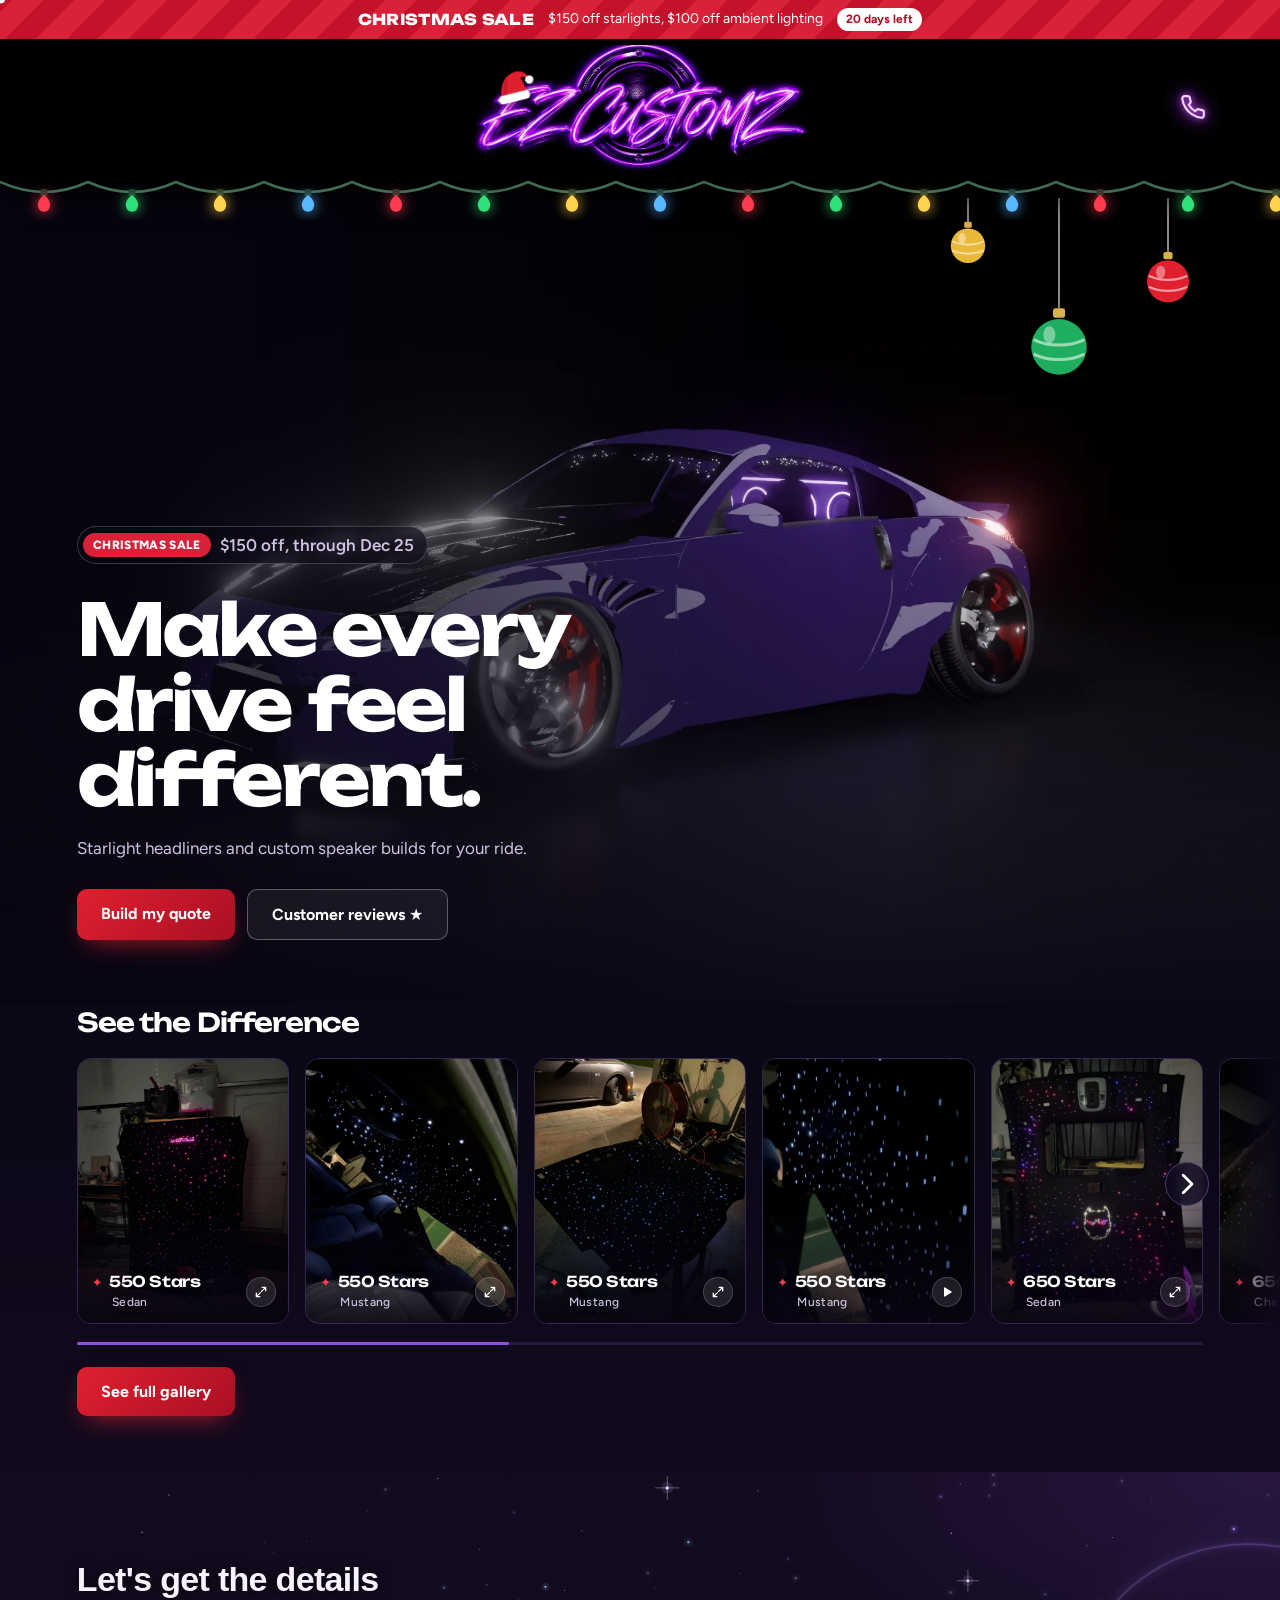
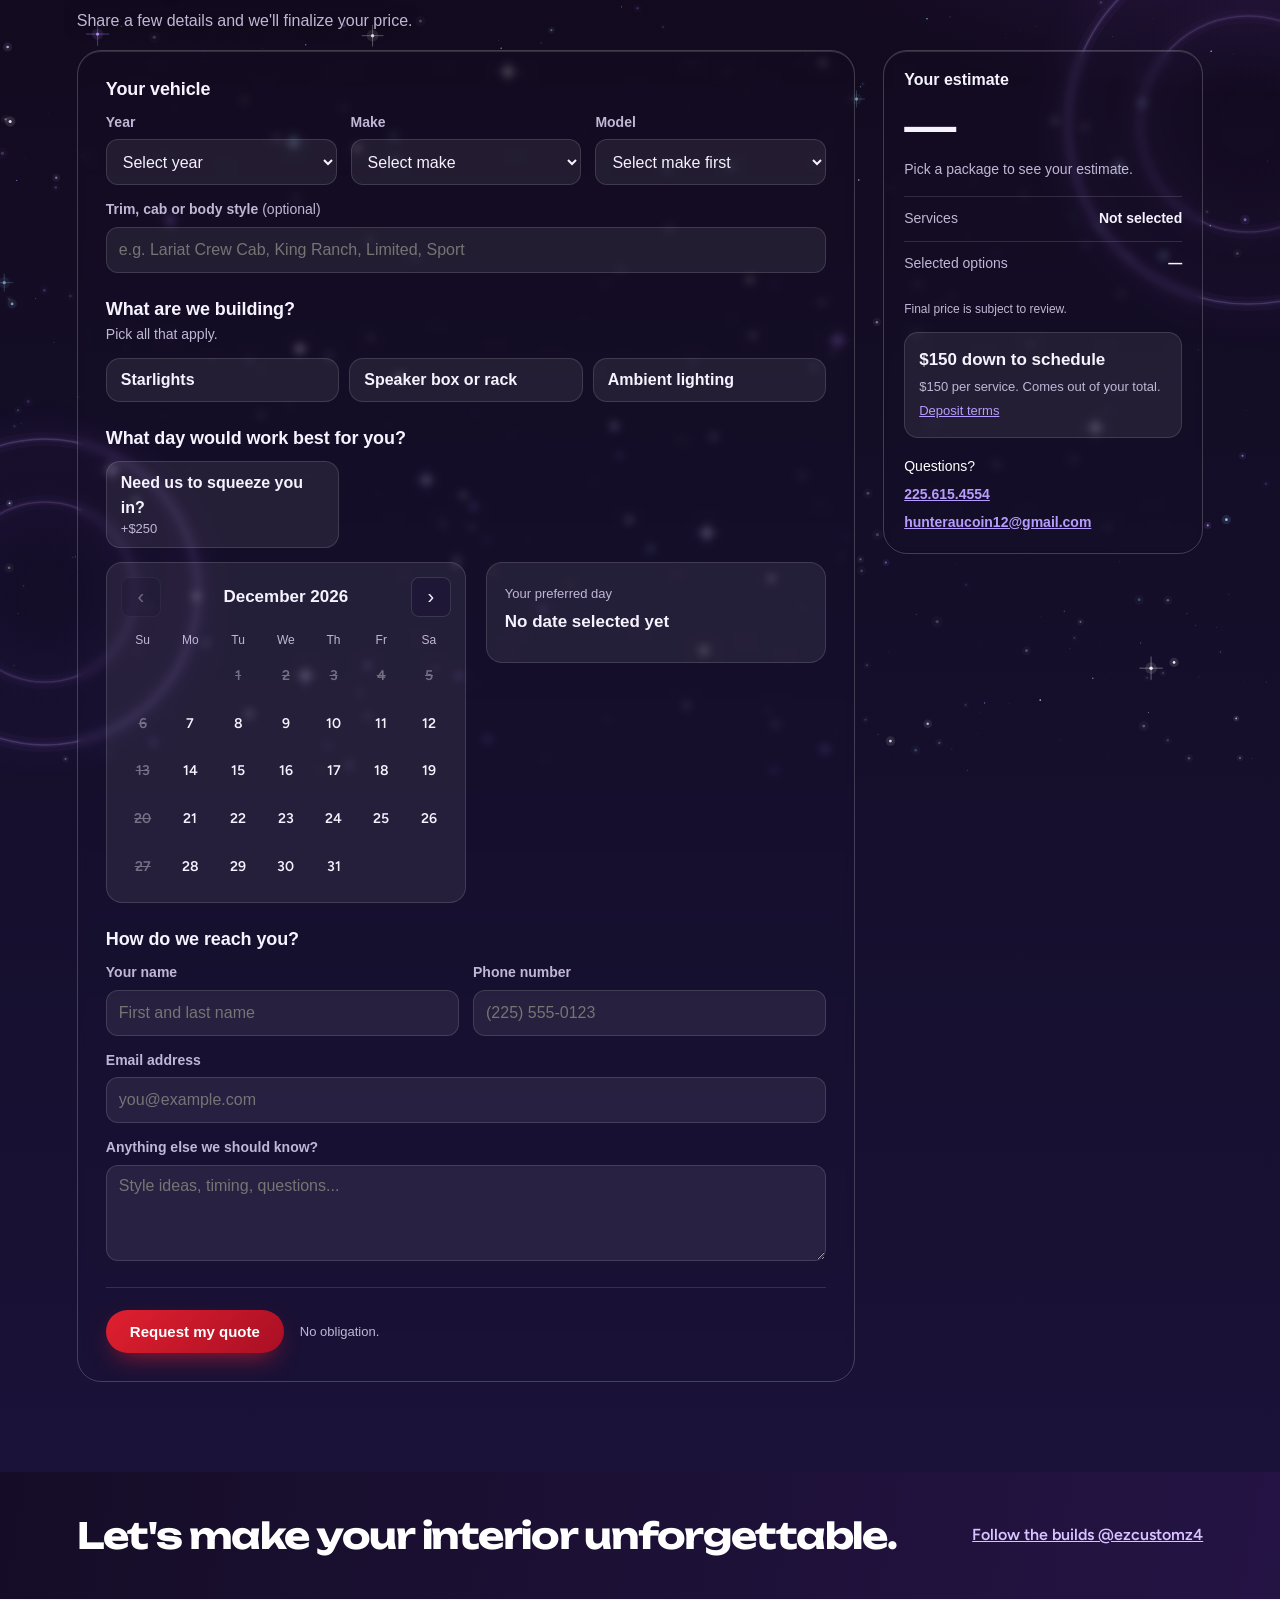
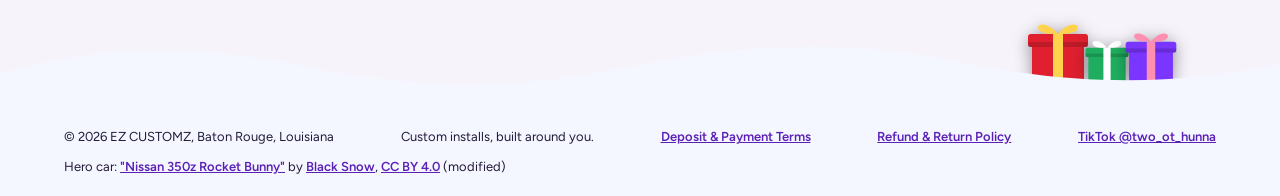
==== commit 3f1986fb: "Add suede sunvisors upgrade (+$200) with combos" ====
--- a/index.html
+++ b/index.html
@@ -597,7 +597,11 @@
               <option value="" data-p="0">No extra upgrades</option>
               <option value="Shooting stars" data-p="200">Shooting stars: +$200</option>
               <option value="Suede wrap" data-p="300">Suede wrap: +$300</option>
-              <option value="Shooting stars + suede wrap" data-p="500">Shooting stars + suede wrap: +$500</option></select></label>
+              <option value="Shooting stars + suede wrap" data-p="500">Shooting stars + suede wrap: +$500</option>
+              <option value="Suede sunvisors" data-p="200">Suede sunvisors: +$200</option>
+              <option value="Shooting stars + suede sunvisors" data-p="400">Shooting stars + suede sunvisors: +$400</option>
+              <option value="Suede wrap + suede sunvisors" data-p="500">Suede wrap + suede sunvisors: +$500</option>
+              <option value="Shooting stars + suede wrap + suede sunvisors" data-p="700">Shooting stars + suede wrap + suede sunvisors: +$700</option></select></label>
             <label class="f">Sunroof<select id="sr" name="sunroof"><option value="" data-p="0">No sunroof</option><option value="Standard sunroof" data-p="100">Standard sunroof: +$100</option><option value="Standard sunroof with LED strips" data-p="200">Standard sunroof with LED strips: +$200</option><option value="Panoramic sunroof" data-p="150">Panoramic sunroof: +$150</option><option value="Panoramic sunroof with LED strips" data-p="325">Panoramic sunroof with LED strips: +$325</option></select></label>
           </div>
           <label class="f" style="margin-top:14px">Will you be supplying your own starlight kit?<select id="own" name="own_starlight_kit"><option value="" data-d="0">Choose one</option><option value="Customer supplies kit ($50 off)" data-d="50">Yes, I'll supply my own kit: $50 off</option><option value="Needs kit supplied" data-d="0">No, I need a kit supplied</option></select></label>
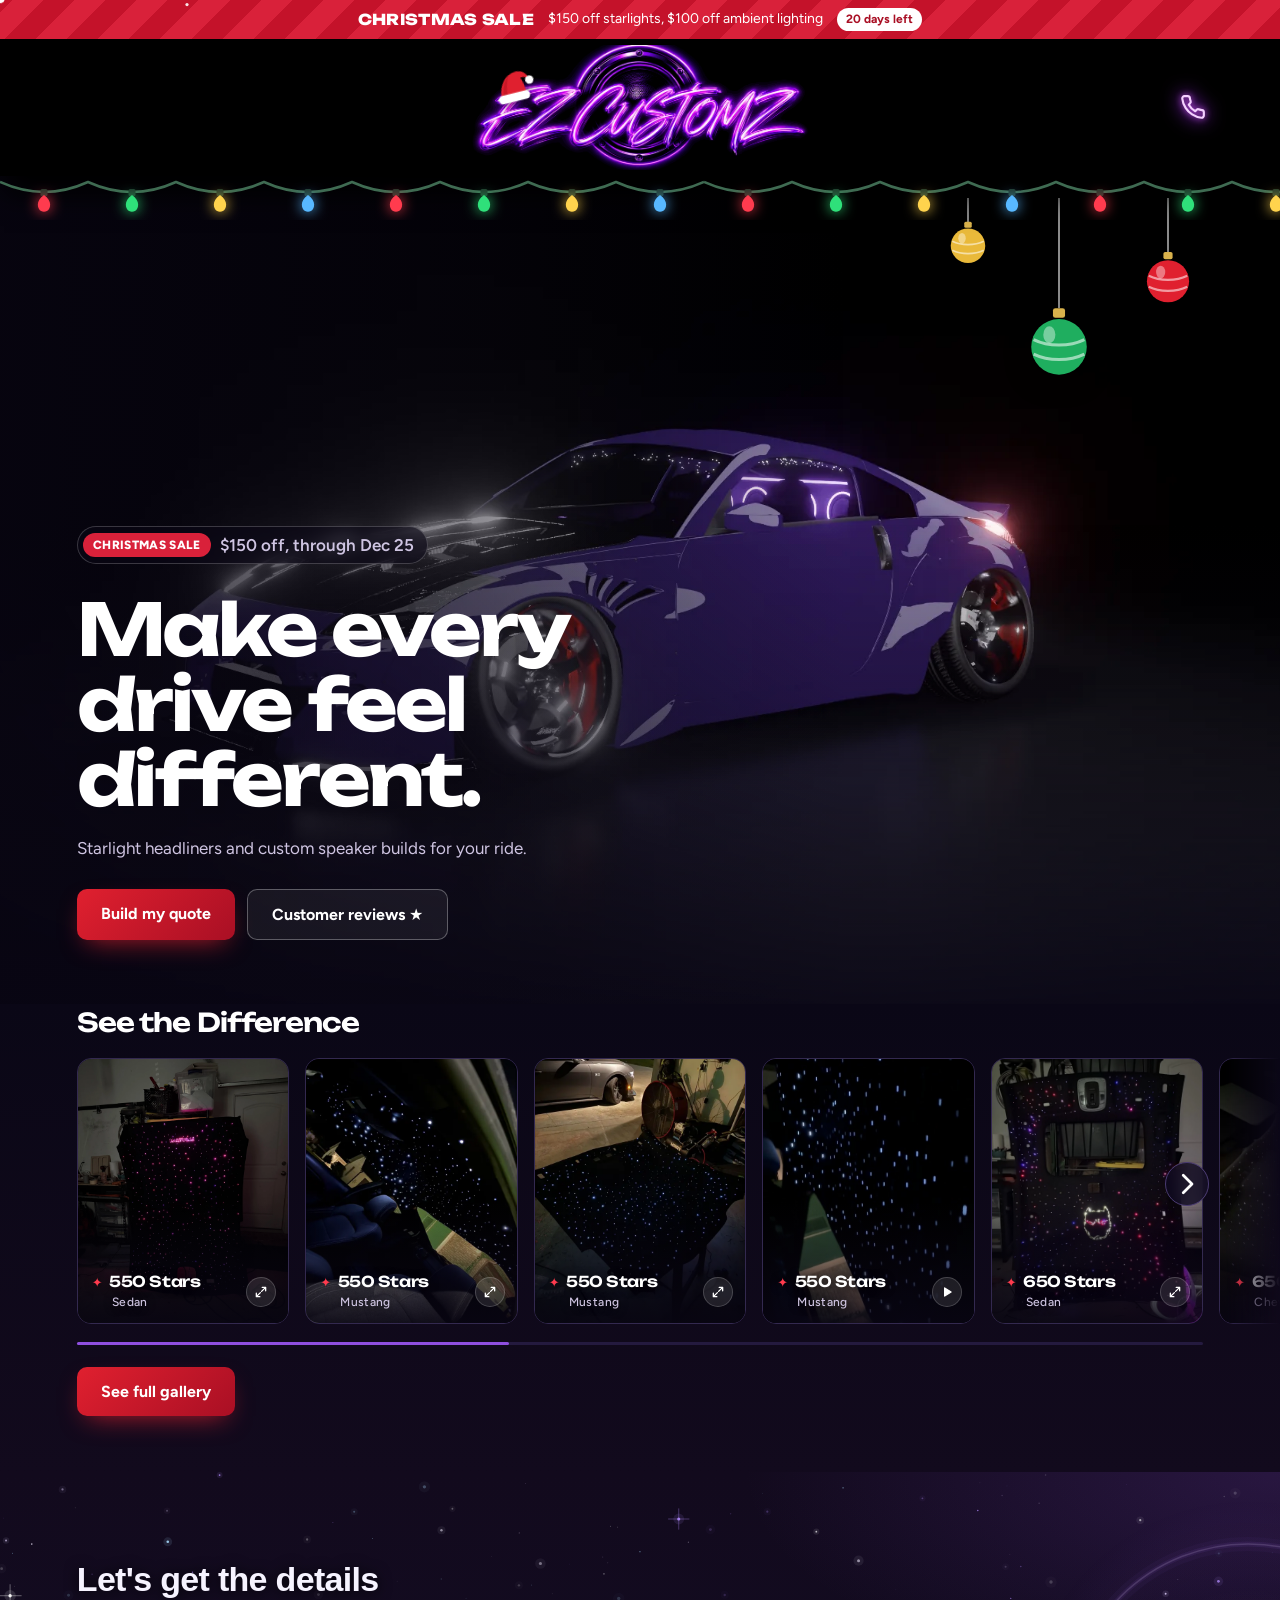
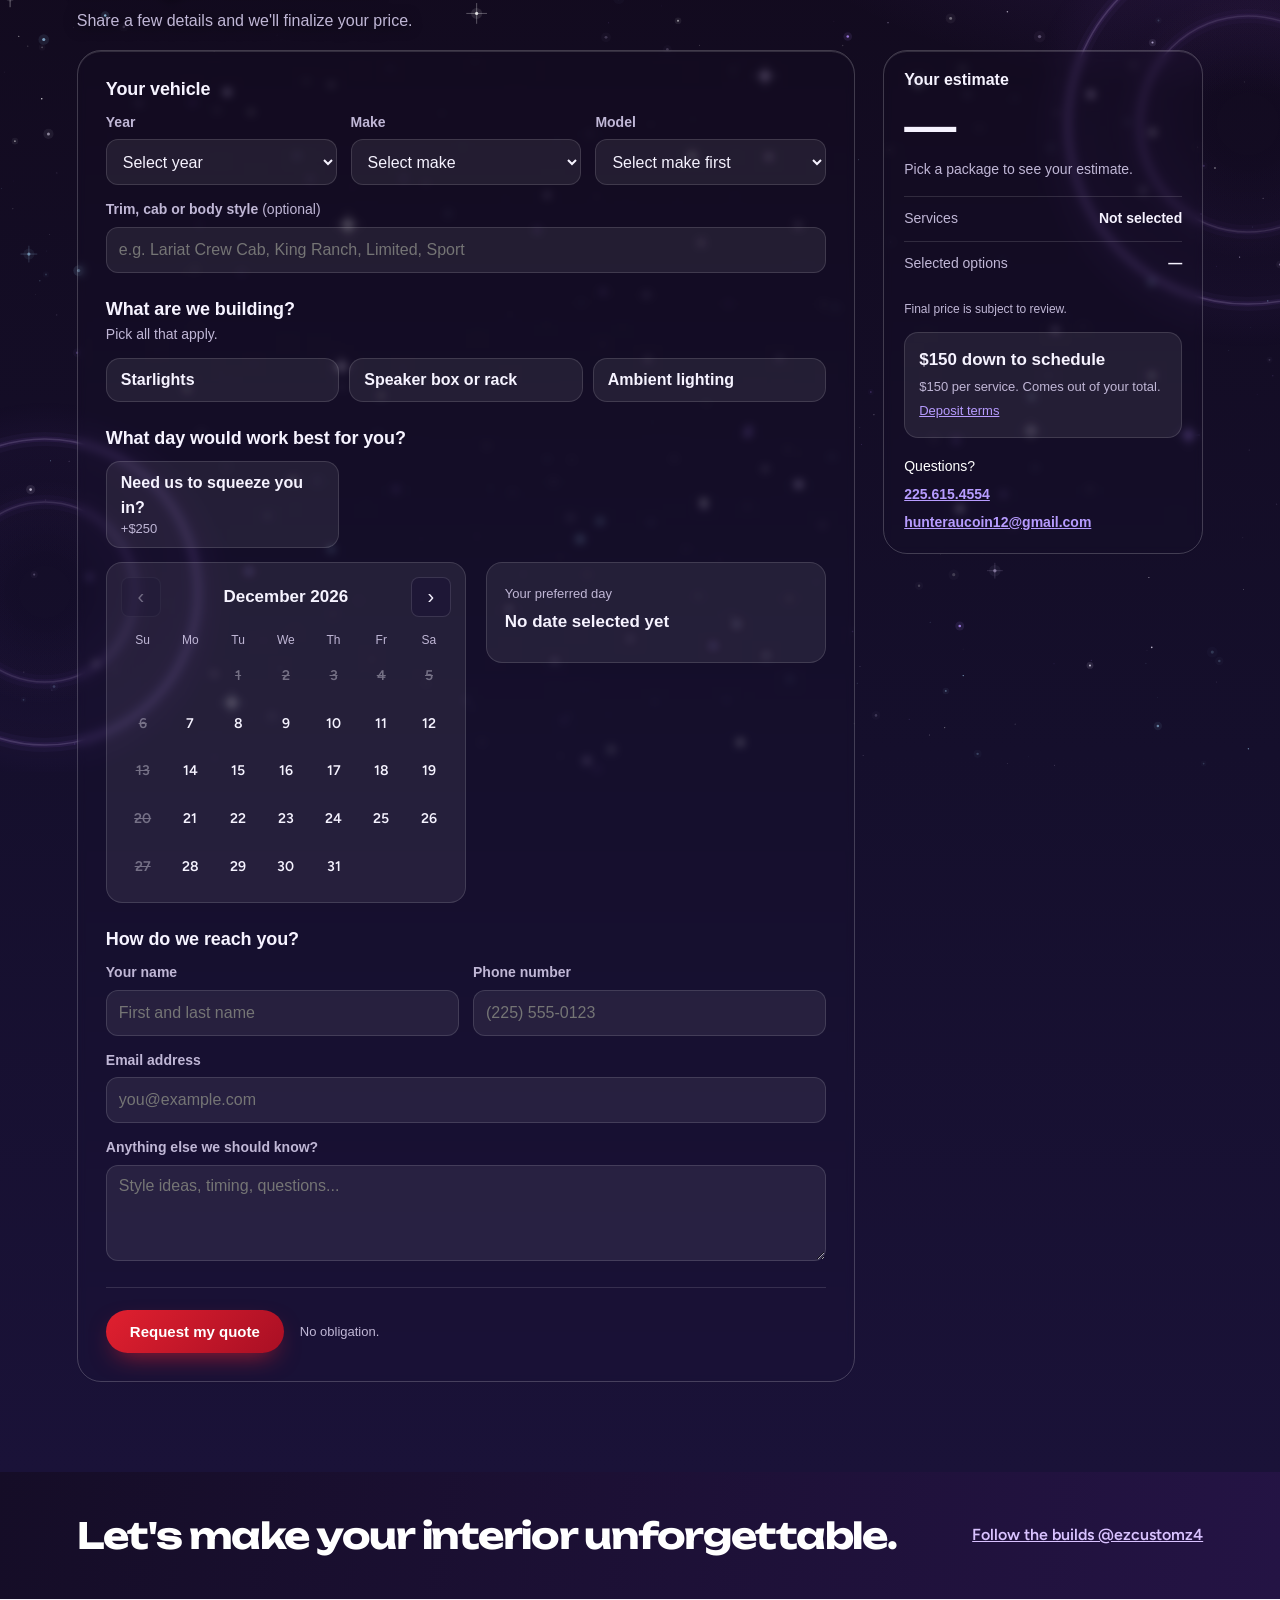
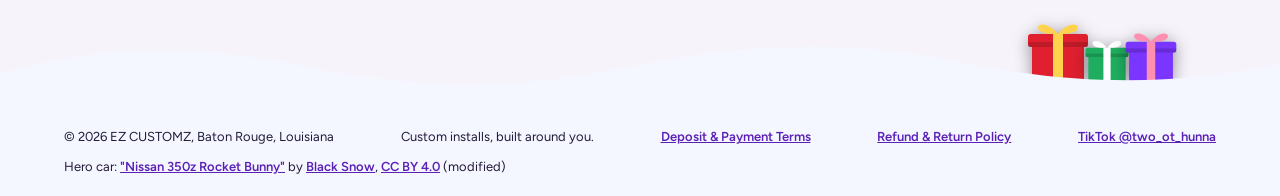
==== commit e4fe9e6a: "Star counts up to 2000; add Two tone option ($1 per star) Co-Authored-By: Claude Opus 5.5 <noreply@a" ====
--- a/index.html
+++ b/index.html
@@ -592,7 +592,12 @@
               <option value="1200 stars ($1,050)" data-p="1050" data-n="1200">1200 stars: $1,050</option>
               <option value="1300 stars ($1,125)" data-p="1125" data-n="1300">1300 stars: $1,125</option>
               <option value="1400 stars ($1,200)" data-p="1200" data-n="1400">1400 stars: $1,200</option>
-              <option value="1500 stars ($1,275)" data-p="1275" data-n="1500">1500 stars: $1,275</option></select></label>
+              <option value="1500 stars ($1,275)" data-p="1275" data-n="1500">1500 stars: $1,275</option>
+              <option value="1600 stars ($1,350)" data-p="1350" data-n="1600">1600 stars: $1,350</option>
+              <option value="1700 stars ($1,425)" data-p="1425" data-n="1700">1700 stars: $1,425</option>
+              <option value="1800 stars ($1,500)" data-p="1500" data-n="1800">1800 stars: $1,500</option>
+              <option value="1900 stars ($1,575)" data-p="1575" data-n="1900">1900 stars: $1,575</option>
+              <option value="2000 stars ($1,650)" data-p="1650" data-n="2000">2000 stars: $1,650</option></select></label>
             <label class="f">Upgrades<select id="up" name="starlight_upgrades">
               <option value="" data-p="0">No extra upgrades</option>
               <option value="Shooting stars" data-p="200">Shooting stars: +$200</option>
@@ -602,6 +607,7 @@
               <option value="Shooting stars + suede sunvisors" data-p="400">Shooting stars + suede sunvisors: +$400</option>
               <option value="Suede wrap + suede sunvisors" data-p="500">Suede wrap + suede sunvisors: +$500</option>
               <option value="Shooting stars + suede wrap + suede sunvisors" data-p="700">Shooting stars + suede wrap + suede sunvisors: +$700</option></select></label>
+            <label class="f">Two tone<select id="tt" name="two_tone"><option value="">No</option><option value="Two tone">Yes: $1 per star</option></select></label>
             <label class="f">Sunroof<select id="sr" name="sunroof"><option value="" data-p="0">No sunroof</option><option value="Standard sunroof" data-p="100">Standard sunroof: +$100</option><option value="Standard sunroof with LED strips" data-p="200">Standard sunroof with LED strips: +$200</option><option value="Panoramic sunroof" data-p="150">Panoramic sunroof: +$150</option><option value="Panoramic sunroof with LED strips" data-p="325">Panoramic sunroof with LED strips: +$325</option></select></label>
           </div>
           <label class="f" style="margin-top:14px">Will you be supplying your own starlight kit?<select id="own" name="own_starlight_kit"><option value="" data-d="0">Choose one</option><option value="Customer supplies kit ($50 off)" data-d="50">Yes, I'll supply my own kit: $50 off</option><option value="Needs kit supplied" data-d="0">No, I need a kit supplied</option></select></label>
@@ -736,10 +742,15 @@
   $('apg').innerHTML=AK.map((k,i)=>`<button type="button" data-i="${i}" aria-pressed="${i===ak}"><span>${k[0]}</span>${AOFF?`<span class="old" aria-label="was ${usd$(k[t])}">${usd$(k[t])}</span>`:''}<span class="now">${usd$(k[t]-AOFF)}</span></button>`).join('');
 }
 $('apg').onclick=e=>{const b=e.target.closest('button');if(!b)return;ak=+b.dataset.i;sync();refresh()};
-[...$('pkg').options].forEach(o=>{if(!o.dataset.n)return;
-  if(SALE_OFF){const reg=+o.dataset.p,now=reg-SALE_OFF;o.dataset.reg=reg;o.dataset.p=now;o.value=o.dataset.n+' stars ('+usd$(now)+' Christmas sale, reg. '+usd$(reg)+')';o.textContent=o.dataset.n+' stars: '+usd$(now)}
-  o.dataset.c=o.textContent;
-  o.dataset.l=o.textContent});
+/* two tone: stars priced at $1 each instead of the package price (data-b) */
+function price(){const tt=!!$('tt').value,i=$('pkg').selectedIndex;
+  [...$('pkg').options].forEach(o=>{if(!o.dataset.n)return;o.dataset.b=o.dataset.b||o.dataset.p;
+    const n=o.dataset.n,reg=tt?+n:+o.dataset.b,now=reg-SALE_OFF,nm=n+' stars'+(tt?' two tone':'');o.dataset.p=now;
+    if(SALE_OFF){o.dataset.reg=reg;o.value=nm+' ('+usd$(now)+' Christmas sale, reg. '+usd$(reg)+')'}else o.value=nm+' ('+usd$(now)+')';
+    o.textContent=nm+': '+usd$(now);o.dataset.c=o.textContent;o.dataset.l=o.textContent});
+  $('pkg').selectedIndex=i}
+price();
+$('tt').addEventListener('change',()=>{price();rec()});
 if(SALE_OFF)$('xnote').hidden=false;
 function chips(){
   const g=$('pg');if(!g)return;
@@ -767,7 +778,7 @@
   let tot=0,opt=[];
   if(st&&P($('pkg'))){
     tot=P($('pkg'))+P($('up'))+P($('sr'))+($('logo').checked?100:0)-(+$('own').selectedOptions[0].dataset.d||0);
-    if($('up').value)opt.push($('up').value);
+    if($('up').value)opt.push($('up').value);if($('tt').value)opt.push('Two tone');
     if($('sr').value)opt.push($('sr').value);
     if($('logo').checked)opt.push('Custom logo');
     if($('own').selectedOptions[0].dataset.d==='50')opt.push('Own kit, $50 off');
@@ -830,7 +841,7 @@
   const m=need();
   if(m.length){flag(m,true);return}
   const L=['Quote request for EZ CUSTOMZ','Vehicle: '+veh(),'Project: '+picks().join(' + ')];
-  if(!$('sl').hidden){L.push('Starlights: '+$('pkg').value);L.push('Starlight kit: '+$('own').value);if($('up').value)L.push('Upgrades: '+$('up').value);if($('sr').value)L.push($('sr').value);if($('logo').checked)L.push('Custom logo: yes');}
+  if(!$('sl').hidden){L.push('Starlights: '+$('pkg').value);L.push('Starlight kit: '+$('own').value);if($('up').value)L.push('Upgrades: '+$('up').value);if($('tt').value)L.push('Two tone: yes ($1 per star)');if($('sr').value)L.push($('sr').value);if($('logo').checked)L.push('Custom logo: yes');}
   if(!$('sp').hidden){L.push('Speakers: '+$('sk').value+(($('rk').value)?' ('+$('rk').value+')':'')+(($('bx').value)?' ('+($('bx').value==='Other'?$('ot').value.trim():$('bx').value)+')':''))}
   if(!$('am').hidden){L.push('Ambient lighting: '+AK[ak][0]+', '+(aT()===2?'truck/SUV':'coupe/sedan')+' ('+usd$(AK[ak][aT()]-AOFF)+')');const ad=aAdd().map(i=>i.value);if(+$('xs').value)ad.push($('xs').value+' extra strips');if(ad.length)L.push('Ambient add-ons: '+ad.join(', '))}
   if($('amt').textContent.length>1)L.push('Estimate:'+$('amt').textContent.replace('USD',' USD'));
